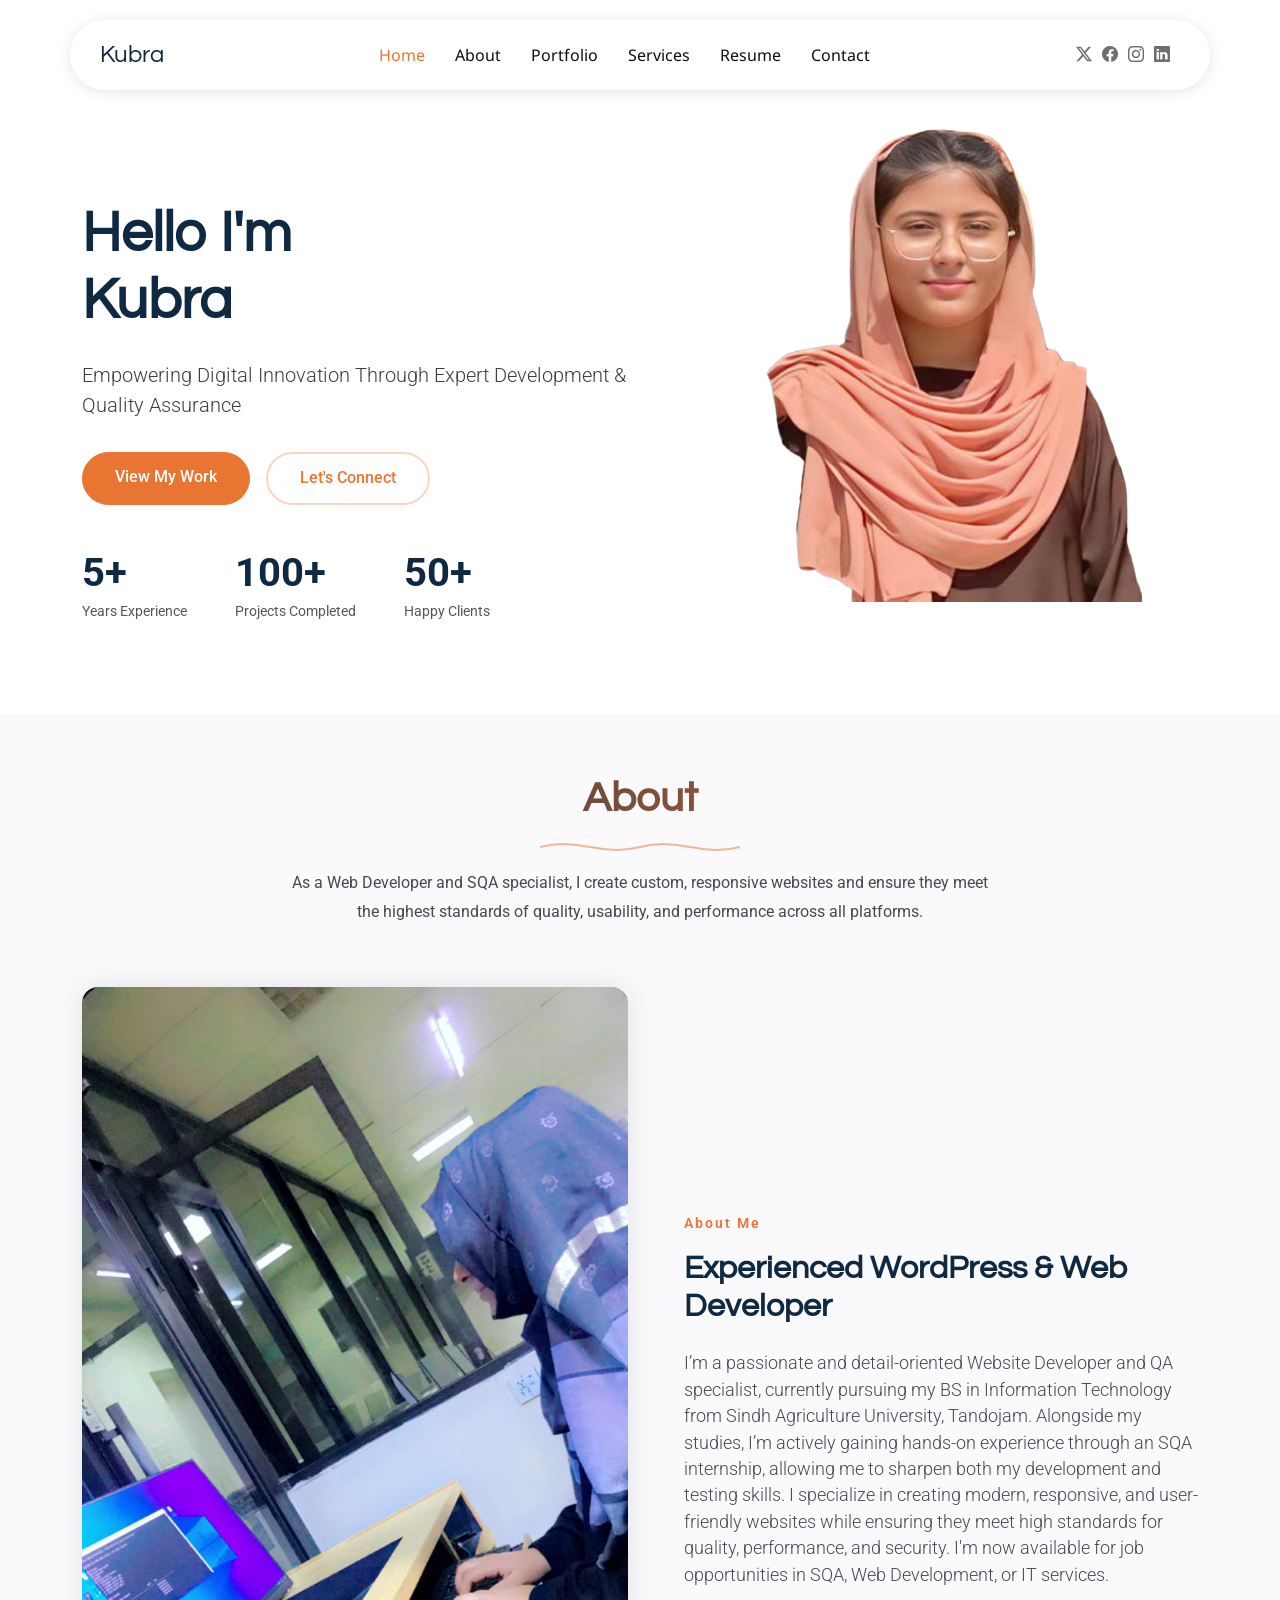
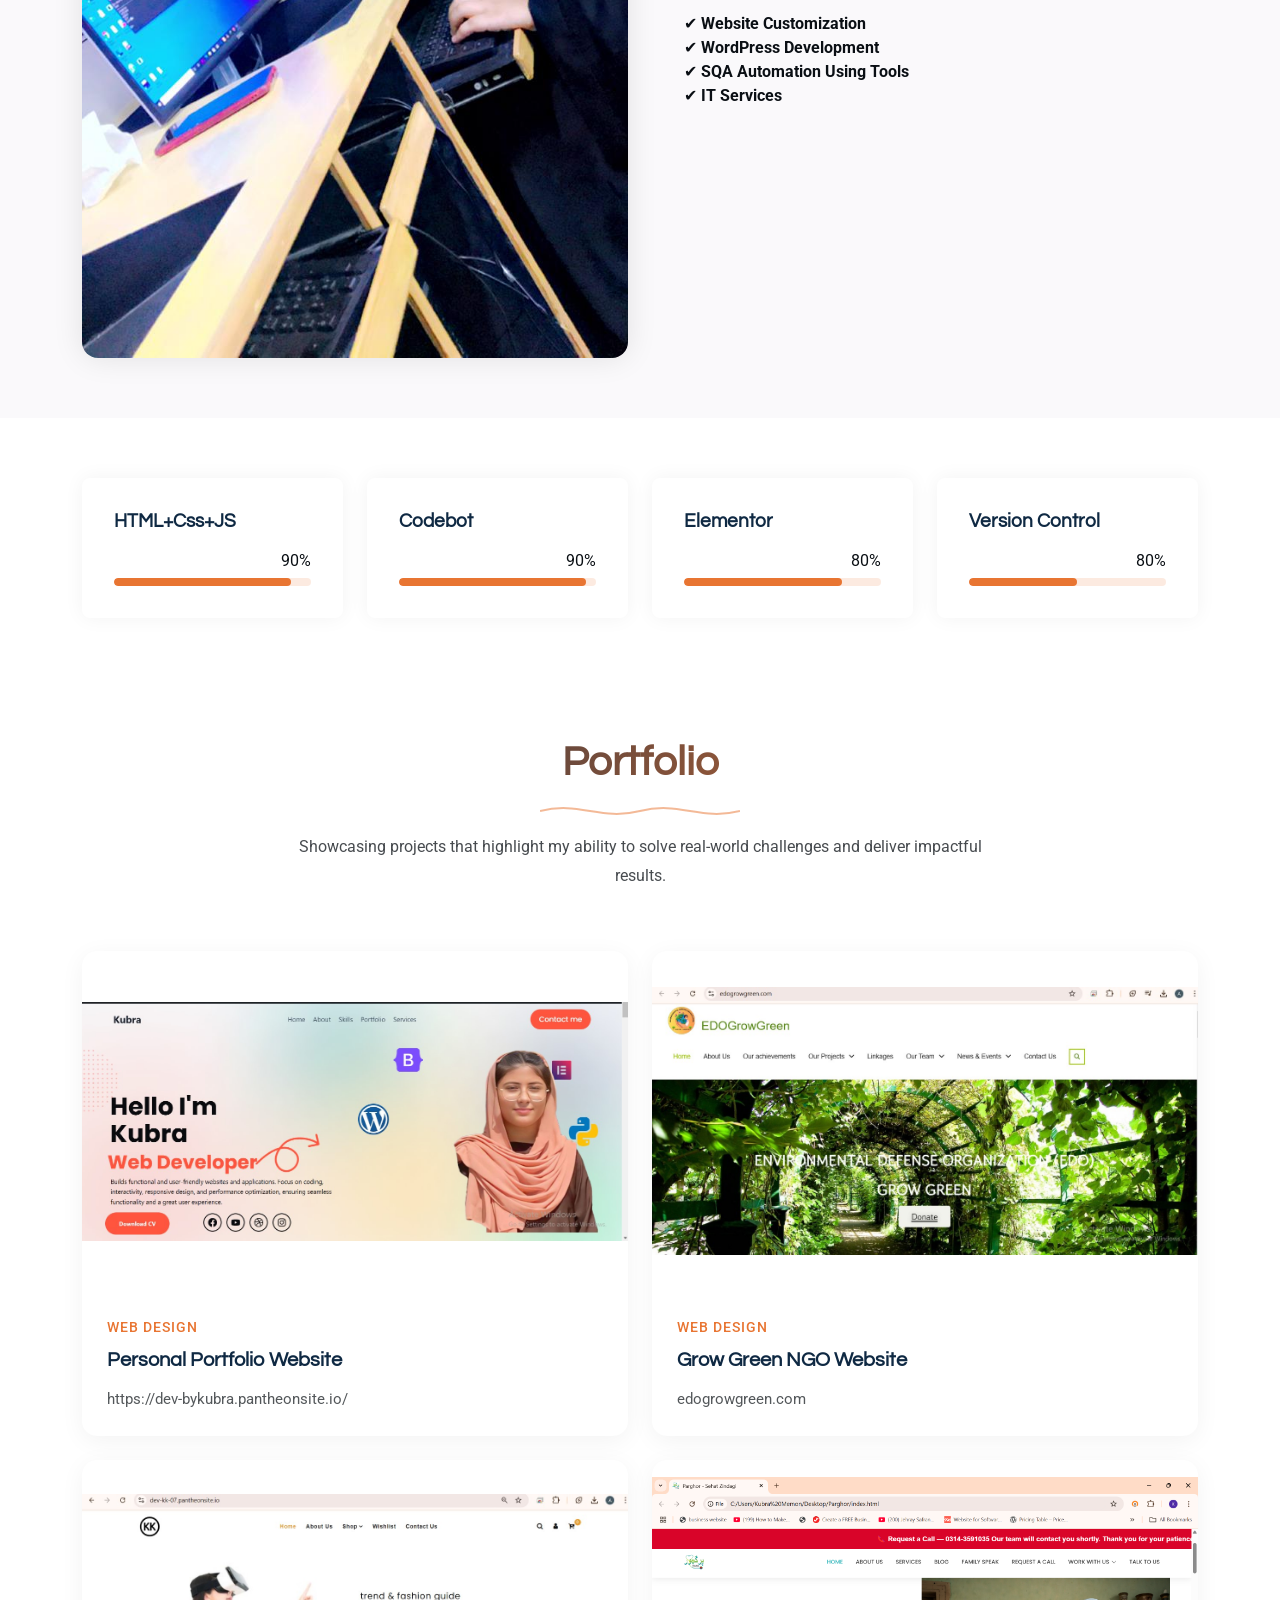
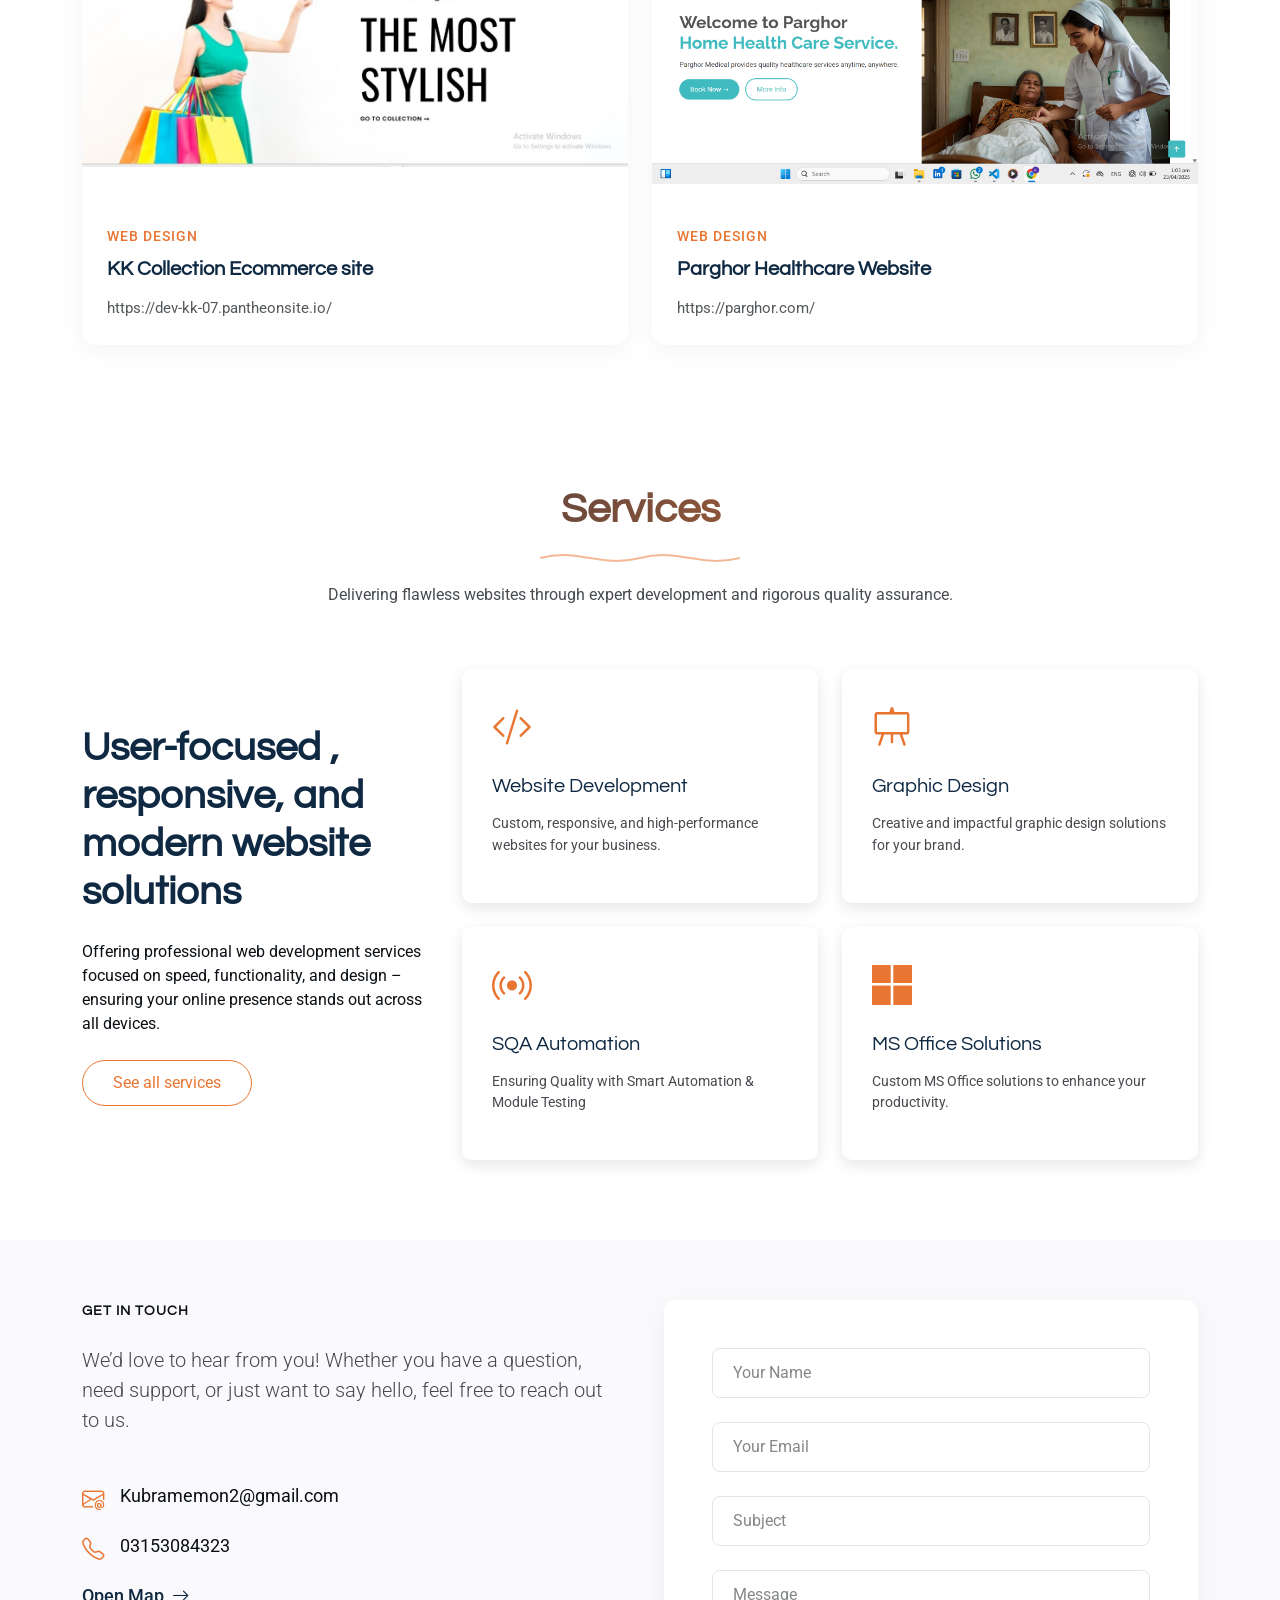
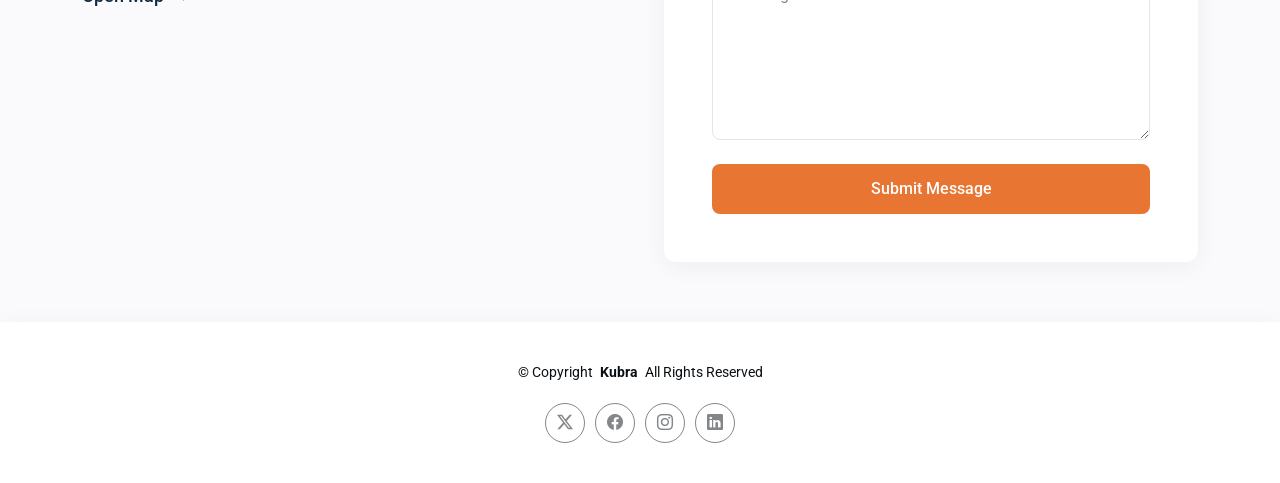
==== index.html @ a16a39c6 "Update index.html" ====
<!DOCTYPE html>
<html lang="en">

<head>
  <meta charset="utf-8">
  <meta content="width=device-width, initial-scale=1.0" name="viewport">
  <title>Kubra</title>
  <meta name="description" content="">
  <meta name="keywords" content="">

  <!-- Favicons -->
  <link href="assets/img/apple-touch-icon.png" rel="icon">
  <link href="assets/img/apple-touch-icon.png" rel="apple-touch-icon">

  <!-- Fonts -->
  <link href="https://fonts.googleapis.com" rel="preconnect">
  <link href="https://fonts.gstatic.com" rel="preconnect" crossorigin>
  <link
    href="https://fonts.googleapis.com/css2?family=Roboto:ital,wght@0,100;0,300;0,400;0,500;0,700;0,900;1,100;1,300;1,400;1,500;1,700;1,900&family=Noto+Sans:ital,wght@0,100;0,200;0,300;0,400;0,500;0,600;0,700;0,800;0,900;1,100;1,200;1,300;1,400;1,500;1,600;1,700;1,800;1,900&family=Questrial:wght@400&display=swap"
    rel="stylesheet">

  <!-- Vendor CSS Files -->
  <link href="assets/vendor/bootstrap/css/bootstrap.min.css" rel="stylesheet">
  <link href="assets/vendor/bootstrap-icons/bootstrap-icons.css" rel="stylesheet">
  <link href="assets/vendor/aos/aos.css" rel="stylesheet">
  <link href="assets/vendor/glightbox/css/glightbox.min.css" rel="stylesheet">
  <link href="assets/vendor/swiper/swiper-bundle.min.css" rel="stylesheet">

  <!-- Main CSS File -->
  <link href="assets/css/main.css" rel="stylesheet">
</head>

<body class="index-page">

  <header id="header" class="header d-flex align-items-center sticky-top">
    <div
      class="header-container container-fluid container-xl position-relative d-flex align-items-center justify-content-between">

      <a href="index.html" class="logo d-flex align-items-center me-auto me-xl-0">
        <!-- Uncomment the line below if you also wish to use an image logo -->
        <!-- <img src="assets/img/logo.webp" alt=""> -->
        <h1 class="sitename">Kubra</h1>
      </a>

      <nav id="navmenu" class="navmenu">
        <ul>
          <li><a href="#hero" class="active">Home</a></li>
          <li><a href="#about" class="active">About</a></li>
          <li><a href="#portfolio" class="active">Portfolio</a></li>
          <li><a href="#services" class="active">Services</a></li>
          <li><a href="kubracv.pdf">Resume</a></li>


          <!-- <li class="dropdown"><a href="#"><span>Dropdown</span> <i class="bi bi-chevron-down toggle-dropdown"></i></a>
            <ul>
              <li><a href="#">Dropdown 1</a></li>
              <li class="dropdown"><a href="#"><span>Deep Dropdown</span> <i
                    class="bi bi-chevron-down toggle-dropdown"></i></a>
                <ul>
                  <li><a href="#">Deep Dropdown 1</a></li>
                  <li><a href="#">Deep Dropdown 2</a></li>
                  <li><a href="#">Deep Dropdown 3</a></li>
                  <li><a href="#">Deep Dropdown 4</a></li>
                  <li><a href="#">Deep Dropdown 5</a></li>
                </ul>
              </li>
              <li><a href="#">Dropdown 2</a></li>
              <li><a href="#">Dropdown 3</a></li>
              <li><a href="#">Dropdown 4</a></li>
            </ul>
          </li> -->
          <li><a href="#contact">Contact</a></li>
        </ul>
        <i class="mobile-nav-toggle d-xl-none bi bi-list"></i>
      </nav>

      <div class="header-social-links">
        <a href="#" class="twitter"><i class="bi bi-twitter-x"></i></a>
        <a href="#" class="facebook"><i class="bi bi-facebook"></i></a>
        <a href="#" class="instagram"><i class="bi bi-instagram"></i></a>
        <a href="https://www.linkedin.com/in/kubra-memon-270222271" class="linkedin"><i class="bi bi-linkedin"></i></a>
      </div>

    </div>
  </header>

  <main class="main">

    <!-- Hero Section -->
    <section id="hero" class="hero section">

      <div class="container" data-aos="fade-up" data-aos-delay="100">

        <div class="row align-items-center content">
          <div class="col-lg-6" data-aos="fade-up" data-aos-delay="200">
            <h2>Hello I'm<br> Kubra</h2>
            <p class="lead">Empowering Digital Innovation Through Expert Development & Quality Assurance


            </p>
            <div class="cta-buttons" data-aos="fade-up" data-aos-delay="300">
              <a href="#portfolio" class="btn btn-primary">View My Work</a>
              <a href="#contact" class="btn btn-outline">Let's Connect</a>
            </div>
            <div class="hero-stats" data-aos="fade-up" data-aos-delay="400">
              <div class="stat-item">
                <span class="stat-number">5+</span>
                <span class="stat-label">Years Experience</span>
              </div>
              <div class="stat-item">
                <span class="stat-number">100+</span>
                <span class="stat-label">Projects Completed</span>
              </div>
              <div class="stat-item">
                <span class="stat-number">50+</span>
                <span class="stat-label">Happy Clients</span>
              </div>
            </div>
          </div>
          <div class="col-lg-6">
            <div class="hero-image">
              <img src="assets/img/profile/my pic.png" alt="Portfolio Hero Image" class="img-fluid" data-aos="zoom-out"
                data-aos-delay="300">
              <!-- <div class="shape-1"></div>
              <div class="shape-2"></div> -->
            </div>
          </div>
        </div>

      </div>

    </section><!-- /Hero Section -->

    <!-- About Section -->
    <section id="about" class="about section light-background">

      <!-- Section Title -->
      <div class="container section-title" data-aos="fade-up">
        <h2>About</h2>
        <div class="title-shape">
          <svg viewBox="0 0 200 20" xmlns="http://www.w3.org/2000/svg">
            <path d="M 0,10 C 40,0 60,20 100,10 C 140,0 160,20 200,10" fill="none" stroke="currentColor"
              stroke-width="2"></path>
          </svg>
        </div>
        <p>As a Web Developer and SQA specialist, I create custom, responsive websites and ensure they meet the highest standards of quality, usability, and performance across all platforms.</p>
      </div><!-- End Section Title -->

      <div class="container" data-aos="fade-up" data-aos-delay="100">

        <div class="row align-items-center">
          <div class="col-lg-6 position-relative" data-aos="fade-right" data-aos-delay="200">
            <div class="about-image">
              <img src="assets/img/person/pic2.jpg" alt="Profile Image" class="img-fluid rounded-4">
            </div>
          </div>

          <div class="col-lg-6" data-aos="fade-left" data-aos-delay="300">
            <div class="about-content">
              <span class="subtitle">About Me</span>

              <h2>Experienced WordPress &amp; Web Developer</h2>

              <p class="lead mb-4">I’m a passionate and detail-oriented Website Developer and QA specialist, currently pursuing my BS in Information Technology from Sindh Agriculture University, Tandojam. Alongside my studies, I’m actively gaining hands-on experience through an SQA internship, allowing me to sharpen both my development and testing skills.

I specialize in creating modern, responsive, and user-friendly websites while ensuring they meet high standards for quality, performance, and security. I'm now available for  job opportunities in SQA, Web Development, or IT services.</p>

              <p class="mb-4"><b>✔ Website Customization</b><br>
                <b>✔ WordPress Development </b><br>
                <b>✔ SQA Automation Using Tools </b><br>
                <b>✔ IT Services </b>
              </p>
              <!-- Buttons Section -->
              <!-- <div class="cta-buttons" data-aos="fade-up" data-aos-delay="300">
                <a href="#portfolio" class="btn btn-primary">View My Work</a>
                <a href="#contact" class="btn btn-outline">Let's Connect</a>
              </div>

              <div class="personal-info">
                <div class="row g-4">
                  <div class="col-6">
                    <div class="info-item">
                      <span class="label">Name</span>
                      <span class="value">Eliot Johnson</span>
                    </div>
                  </div>

                  <div class="col-6">
                    <div class="info-item">
                      <span class="label">Phone</span>
                      <span class="value">+123 456 7890</span>
                    </div>
                  </div>

                  <div class="col-6">
                    <div class="info-item">
                      <span class="label">Age</span>
                      <span class="value">26 Years</span>
                    </div>
                  </div>

                  <div class="col-6">
                    <div class="info-item">
                      <span class="label">Email</span>
                      <span class="value">email@example.com</span>
                    </div>
                  </div>

                  <div class="col-6">
                    <div class="info-item">
                      <span class="label">Occupation</span>
                      <span class="value">Lorem Engineer</span>
                    </div>
                  </div>

                  <div class="col-6">
                    <div class="info-item">
                      <span class="label">Nationality</span>
                      <span class="value">Ipsum</span>
                    </div>
                  </div>
                </div>
              </div>

              <div class="signature mt-4">
                <div class="signature-image">
                  <img src="assets/img/misc/signature-1.webp" alt="" class="img-fluid">
                </div>
                <div class="signature-info">
                  <h4>Eliot Johnson</h4>
                  <p>Adipiscing Elit, Lorem Ipsum</p>
                </div>
              </div>
            </div>
          </div>
        </div>

      </div> -->

    </section><!-- /About Section -->

    <!-- Skills Section -->
    <section id="skills" class="skills section">

      <div class="container" data-aos="fade-up" data-aos-delay="100">

        <div class="row g-4 skills-animation">

          <div class="col-md-6 col-lg-3" data-aos="fade-up" data-aos-delay="100">
            <div class="skill-box">
              <h3>HTML+Css+JS</h3><span class="text-end d-block">90%</span>
              <!-- <p>he foundation of every website, providing structure and layout to organize and present content effectively.</p> -->
              <div class="progress">
                <div class="progress-bar" role="progressbar" aria-valuenow="90" aria-valuemin="0" aria-valuemax="100">
                </div>
              </div>
            </div>
          </div>

          <div class="col-md-6 col-lg-3" data-aos="fade-up" data-aos-delay="200">
            <div class="skill-box">
              <h3>Codebot</h3>
              <!-- <p>A language used to style HTML elements, ensuring attractive and responsive web design for all devices.</p> -->
              <span class="text-end d-block">90%</span>
              <div class="progress">
                <div class="progress-bar" role="progressbar" aria-valuenow="95" aria-valuemin="0" aria-valuemax="100">
                </div>
              </div>
            </div>
          </div>

          <div class="col-md-6 col-lg-3" data-aos="fade-up" data-aos-delay="300">
            <div class="skill-box">
              <h3>Elementor</h3>
              <!-- <p>A drag-and-drop page builder for WordPress, enabling the creation of custom pages without writing any code.</p> -->
              <span class="text-end d-block">80%</span>
              <div class="progress">
                <div class="progress-bar" role="progressbar" aria-valuenow="80" aria-valuemin="0" aria-valuemax="100">
                </div>
              </div>
            </div>
          </div>

          <div class="col-md-6 col-lg-3" data-aos="fade-up" data-aos-delay="400">
            <div class="skill-box">
              <h3>Version Control </h3>
              <!-- <p>A flexible content management system that allows you to easily create and manage dynamic websites with minimal coding.</p> -->
              <span class="text-end d-block">80%</span>
              <div class="progress">
                <div class="progress-bar" role="progressbar" aria-valuenow="55" aria-valuemin="0" aria-valuemax="100">
                </div>
              </div>
            </div>
          </div>

        </div>

      </div>

    </section><!-- /Skills Section -->

    <!-- Resume Section -->
    <!-- <section id="resume" class="resume section"> -->

    <!-- Section Title -->
    <!-- <div class="container section-title" data-aos="fade-up">
        <h2>Resume</h2>
        <div class="title-shape">
          <svg viewBox="0 0 200 20" xmlns="http://www.w3.org/2000/svg">
            <path d="M 0,10 C 40,0 60,20 100,10 C 140,0 160,20 200,10" fill="none" stroke="currentColor"
              stroke-width="2"></path>
          </svg>
        </div>
        <p>Quis autem vel eum iure reprehenderit qui in ea voluptate velit esse quam nihil molestiae consequatur vel
          illum qui dolorem</p>
      </div>End Section Title -->

    <!-- <div class="container" data-aos="fade-up" data-aos-delay="100">

        <div class="row">
          <div class="col-12">
            <div class="resume-wrapper">
              <div class="resume-block" data-aos="fade-up">
                <h2>Work Experience</h2>
                <p class="lead">Maecenas tempus tellus eget condimentum rhoncus sem quam semper libero sit amet
                  adipiscing sem neque sed ipsum.</p>

                <div class="timeline">
                  <div class="timeline-item" data-aos="fade-up" data-aos-delay="200">
                    <div class="timeline-left">
                      <h4 class="company">Etiam Industries</h4>
                      <span class="period">Jun, 2023 - Current</span>
                    </div>
                    <div class="timeline-dot"></div>
                    <div class="timeline-right">
                      <h3 class="position">Project Lead</h3>
                      <p class="description">Quia nobis sequi est occaecati aut. Repudiandae et iusto quae reiciendis et
                        quis Eius vel ratione eius unde vitae rerum voluptates asperiores voluptatem Earum molestiae
                        consequatur neque etlon sader mart dila</p>
                    </div>
                  </div>

                  <div class="timeline-item" data-aos="fade-up" data-aos-delay="300">
                    <div class="timeline-left">
                      <h4 class="company">Nullam Corp</h4>
                      <span class="period">2019 - 2023</span>
                    </div>
                    <div class="timeline-dot"></div>
                    <div class="timeline-right">
                      <h3 class="position">Senior graphic design specialist</h3>
                      <p class="description">
                        Curabitur ullamcorper ultricies nisi nam eget dui etiam rhoncus maecenas tempus.
                      </p>
                      <ul>
                        <li>Lead in the design, development, and implementation of the graphic, layout, and production
                          communication materials</li>
                        <li>Delegate tasks to the 7 members of the design team and provide counsel on all aspects of the
                          project. </li>
                        <li>Supervise the assessment of all graphic materials in order to ensure quality and accuracy of
                          the design</li>
                        <li>Oversee the efficient use of production project budgets ranging from $2,000 - $25,000</li>
                      </ul>
                      <p></p>
                    </div>
                  </div>

                  <div class="timeline-item" data-aos="fade-up" data-aos-delay="400">
                    <div class="timeline-left">
                      <h4 class="company">Stepping Stone Ltd.</h4>
                      <span class="period">2015-2019</span>
                    </div>
                    <div class="timeline-dot"></div>
                    <div class="timeline-right">
                      <h3 class="position">Graphic design specialist</h3>
                      <p class="description">Curabitur ullamcorper ultricies nisi nam eget dui etiam rhoncus maecenas
                        tempus.</p>
                    </div>
                  </div>
                </div>
              </div>

              <div class="resume-block" data-aos="fade-up" data-aos-delay="100">
                <h2>My Education</h2>
                <p class="lead">Maecenas tempus tellus eget condimentum rhoncus sem quam semper libero sit amet
                  adipiscing.</p>

                <div class="timeline">
                  <div class="timeline-item" data-aos="fade-up" data-aos-delay="200">
                    <div class="timeline-left">
                      <h4 class="company">Vestibulum University</h4>
                      <span class="period">2017-2019</span>
                    </div>
                    <div class="timeline-dot"></div>
                    <div class="timeline-right">
                      <h3 class="position">Diploma in Consequat</h3>
                      <p class="description">Curabitur ullamcorper ultricies nisi nam eget dui etiam rhoncus maecenas
                        tempus.</p>
                    </div>
                  </div>

                  <div class="timeline-item" data-aos="fade-up" data-aos-delay="300">
                    <div class="timeline-left">
                      <h4 class="company">Nullam Corp</h4>
                      <span class="period">2019 - 2023</span>
                    </div>
                    <div class="timeline-dot"></div>
                    <div class="timeline-right">
                      <h3 class="position">Master of Fine Arts &amp; Graphic Design</h3>
                      <p class="description">Curabitur ullamcorper ultricies nisi nam eget dui etiam rhoncus maecenas
                        tempus.</p>
                    </div>
                  </div>

                  <div class="timeline-item" data-aos="fade-up" data-aos-delay="400">
                    <div class="timeline-left">
                      <h4 class="company">Vestibulum University</h4>
                      <span class="period">2015-2019</span>
                    </div>
                    <div class="timeline-dot"></div>
                    <div class="timeline-right">
                      <h3 class="position">Bachelor of Fine Arts &amp; Graphic Design</h3>
                      <p class="description">Curabitur ullamcorper ultricies nisi nam eget dui etiam rhoncus maecenas
                        tempus.</p>
                    </div>
                  </div>
                </div>
              </div>
            </div>
          </div>
        </div>

      </div>

    </section>/Resume Section -->
    <!-- Portfolio Section -->
    <section id="portfolio" class="portfolio section">

      <!-- Section Title -->
      <div class="container section-title" data-aos="fade-up">
        <h2>Portfolio</h2>
        <div class="title-shape">
          <svg viewBox="0 0 200 20" xmlns="http://www.w3.org/2000/svg">
            <path d="M 0,10 C 40,0 60,20 100,10 C 140,0 160,20 200,10" fill="none" stroke="currentColor"
              stroke-width="2"></path>
          </svg>
        </div>
        <p>Showcasing projects that highlight my ability to solve real-world challenges and deliver impactful results.
        </p>
      </div><!-- End Section Title -->

      <div class="container" data-aos="fade-up" data-aos-delay="100">
        <div class="row g-4">

          <!-- Portfolio Item 1 -->
          <div class="col-lg-6 col-md-6 portfolio-item">
            <div class="portfolio-card">
              <div class="portfolio-image">
                <img src="assets/img/portfolio/portfolio-1.jpg" class="img-fluid" alt="" loading="lazy">
                <div class="portfolio-overlay">
                  <div class="portfolio-actions">
                    <a href="assets/img/portfolio/portfolio-1.jpg" class="glightbox preview-link"
                      data-gallery="portfolio-gallery"><i class="bi bi-eye"></i></a>
                    <!-- <a href="portfolio-details.html" class="details-link"><i class="bi bi-arrow-right"></i></a> -->
                  </div>
                </div>
              </div>
              <div class="portfolio-content">
                <span class="category">Web Design</span>
                <h3>Personal Portfolio Website</h3>
                <p>https://dev-bykubra.pantheonsite.io/</p>
              </div>
            </div>
          </div>

          <!-- Portfolio Item 2 -->
          <div class="col-lg-6 col-md-6 portfolio-item">
            <div class="portfolio-card">
              <div class="portfolio-image">
                <img src="assets/img/portfolio/portfolio-2.jpg" class="img-fluid" alt="" loading="lazy">
                <div class="portfolio-overlay">
                  <div class="portfolio-actions">
                    <a href="assets/img/portfolio/portfolio-2.jpg" class="glightbox preview-link"
                      data-gallery="portfolio-gallery"><i class="bi bi-eye"></i></a>
                    <!-- <a href="portfolio-details.html" class="details-link"><i class="bi bi-arrow-right"></i></a> -->
                  </div>
                </div>
              </div>
              <div class="portfolio-content">
                <span class="category">Web Design</span>
                <h3> Grow Green NGO Website</h3>
                <p>edogrowgreen.com</p>
              </div>
            </div>
          </div>

          <!-- Portfolio Item 3 -->
          <div class="col-lg-6 col-md-6 portfolio-item">
            <div class="portfolio-card">
              <div class="portfolio-image">
                <img src="assets/img/portfolio/portfolio-3.jpg" class="img-fluid" alt="" loading="lazy">
                <div class="portfolio-overlay">
                  <div class="portfolio-actions">
                    <a href="assets/img/portfolio/portfolio-3.jpg" class="glightbox preview-link"
                      data-gallery="portfolio-gallery"><i class="bi bi-eye"></i></a>
                    <!-- <a href="portfolio-details.html" class="details-link"><i class="bi bi-arrow-right"></i></a> -->
                  </div>
                </div>
              </div>
              <div class="portfolio-content">
                <span class="category">Web Design</span>
                <h3>KK Collection Ecommerce site</h3>
                <p>https://dev-kk-07.pantheonsite.io/</p>
              </div>
            </div>
          </div>

          <!-- Portfolio Item 4 -->
          <div class="col-lg-6 col-md-6 portfolio-item">
            <div class="portfolio-card">
              <div class="portfolio-image">
                <img src="assets/img/portfolio/portfolio-4.png" class="img-fluid" alt="" loading="lazy">
                <div class="portfolio-overlay">
                  <div class="portfolio-actions">
                    <a href="assets/img/portfolio/portfolio-4.png" class="glightbox preview-link"
                      data-gallery="portfolio-gallery"><i class="bi bi-eye"></i></a>
                    <!-- <a href="portfolio-details.html" class="details-link"><i class="bi bi-arrow-right"></i></a> -->
                  </div>
                </div>
              </div>
              <div class="portfolio-content">
                <span class="category">Web Design</span>
                <h3> Parghor Healthcare Website</h3>
                <p>https://parghor.com/</p>
              </div>
            </div>
          </div>

        </div><!-- End Portfolio Row -->
      </div><!-- End Container -->

    </section><!-- /Portfolio Section -->


    <!-- Testimonials Section -->
    <!-- <section id="testimonials" class="testimonials section light-background"> -->

    <!-- Section Title -->
    <!-- <div class="container section-title" data-aos="fade-up">
        <h2>Testimonials</h2>
        <div class="title-shape">
          <svg viewBox="0 0 200 20" xmlns="http://www.w3.org/2000/svg">
            <path d="M 0,10 C 40,0 60,20 100,10 C 140,0 160,20 200,10" fill="none" stroke="currentColor"
              stroke-width="2"></path>
          </svg>
        </div>
        <p>Quis autem vel eum iure reprehenderit qui in ea voluptate velit esse quam nihil molestiae consequatur vel
          illum qui dolorem</p>
      </div>End Section Title -->

    <!-- <div class="container" data-aos="fade-up" data-aos-delay="100">

        <div class="testimonials-slider swiper init-swiper">
          <script type="application/json" class="swiper-config">
            {
              "slidesPerView": 1,
              "loop": true,
              "speed": 600,
              "autoplay": {
                "delay": 5000
              },
              "navigation": {
                "nextEl": ".swiper-button-next",
                "prevEl": ".swiper-button-prev"
              }
            }
          </script>

          <div class="swiper-wrapper">

            <div class="swiper-slide">
              <div class="testimonial-item">
                <div class="row">
                  <div class="col-lg-8">
                    <h2>Sed ut perspiciatis unde omnis</h2>
                    <p>
                      Proin iaculis purus consequat sem cure digni ssim donec porttitora entum suscipit rhoncus.
                      Accusantium quam, ultricies eget id, aliquam eget nibh et. Maecen aliquam, risus at semper.
                    </p>
                    <p>
                      Beatae magnam dolore quia ipsum. Voluptatem totam et qui dolore dignissimos. Amet quia sapiente
                      laudantium nihil illo et assumenda sit cupiditate. Nam perspiciatis perferendis minus consequatur.
                      Enim ut eos quo.
                    </p>
                    <div class="profile d-flex align-items-center">
                      <img src="assets/img/person/person-m-7.webp" class="profile-img" alt="">
                      <div class="profile-info">
                        <h3>Saul Goodman</h3>
                        <span>Client</span>
                      </div>
                    </div>
                  </div>
                  <div class="col-lg-4 d-none d-lg-block">
                    <div class="featured-img-wrapper">
                      <img src="assets/img/person/person-m-7.webp" class="featured-img" alt="">
                    </div>
                  </div>
                </div>
              </div>
            </div>End Testimonial Item -->

    <!-- <div class="swiper-slide">
              <div class="testimonial-item">
                <div class="row">
                  <div class="col-lg-8">
                    <h2>Nemo enim ipsam voluptatem</h2>
                    <p>
                      Export tempor illum tamen malis malis eram quae irure esse labore quem cillum quid cillum eram
                      malis quorum velit fore eram velit sunt aliqua noster fugiat irure amet legam anim culpa.
                    </p>
                    <p>
                      Dolorem excepturi esse qui amet maxime quibusdam aut repellendus voluptatum. Corrupti enim a
                      repellat cumque est laborum fuga consequuntur. Dolorem nostrum deleniti quas voluptatem iure
                      dolorum rerum. Repudiandae doloribus ut repellat harum vero aut. Modi aut velit aperiam aspernatur
                      odit ut vitae.
                    </p>
                    <div class="profile d-flex align-items-center">
                      <img src="assets/img/person/person-f-8.webp" class="profile-img" alt="">
                      <div class="profile-info">
                        <h3>Sara Wilsson</h3>
                        <span>Designer</span>
                      </div>
                    </div>
                  </div>
                  <div class="col-lg-4 d-none d-lg-block">
                    <div class="featured-img-wrapper">
                      <img src="assets/img/person/person-f-8.webp" class="featured-img" alt="">
                    </div>
                  </div>
                </div>
              </div>
            </div>End Testimonial Item -->

    <!-- <div class="swiper-slide">
              <div class="testimonial-item">
                <div class="row">
                  <div class="col-lg-8">
                    <h2>
                      Labore nostrum eos impedit
                    </h2>
                    <p>
                      Fugiat enim eram quae cillum dolore dolor amet nulla culpa multos export minim fugiat minim velit
                      minim dolor enim duis veniam ipsum anim magna sunt elit fore quem dolore labore illum veniam.
                    </p>
                    <p>
                      Itaque ut explicabo vero occaecati est quam rerum sed. Numquam tempora aut aut quaerat quia illum.
                      Nobis quia autem odit ipsam numquam. Doloribus sit sint corporis eius totam fuga. Hic nostrum
                      suscipit corrupti nam expedita adipisci aut optio.
                    </p>
                    <div class="profile d-flex align-items-center">
                      <img src="assets/img/person/person-m-9.webp" class="profile-img" alt="">
                      <div class="profile-info">
                        <h3>Matt Brandon</h3>
                        <span>Freelancer</span>
                      </div>
                    </div>
                  </div>
                  <div class="col-lg-4 d-none d-lg-block">
                    <div class="featured-img-wrapper">
                      <img src="assets/img/person/person-m-9.webp" class="featured-img" alt="">
                    </div>
                  </div>
                </div>
              </div>
            </div>End Testimonial Item -->

    <!-- <div class="swiper-slide">
              <div class="testimonial-item">
                <div class="row">
                  <div class="col-lg-8">
                    <h2>Impedit dolor facilis nulla</h2>
                    <p>
                      Enim nisi quem export duis labore cillum quae magna enim sint quorum nulla quem veniam duis minim
                      tempor labore quem eram duis noster aute amet eram fore quis sint minim.
                    </p>
                    <p>
                      Omnis aspernatur accusantium qui delectus praesentium repellendus. Facilis sint odio aspernatur
                      voluptas commodi qui qui qui pariatur. Corrupti deleniti itaque quaerat ipsum deleniti culpa
                      tempora tempore. Et consequatur exercitationem hic aspernatur nobis est voluptatibus architecto
                      laborum.
                    </p>
                    <div class="profile d-flex align-items-center">
                      <img src="assets/img/person/person-f-10.webp" class="profile-img" alt="">
                      <div class="profile-info">
                        <h3>Jena Karlis</h3>
                        <span>Store Owner</span>
                      </div>
                    </div>
                  </div>
                  <div class="col-lg-4 d-none d-lg-block">
                    <div class="featured-img-wrapper">
                      <img src="assets/img/person/person-f-10.webp" class="featured-img" alt="">
                    </div>
                  </div>
                </div>
              </div>
            </div>End Testimonial Item -->

    <!-- </div>

          <div class="swiper-navigation w-100 d-flex align-items-center justify-content-center">
            <div class="swiper-button-prev"></div>
            <div class="swiper-button-next"></div>
          </div>

        </div>

      </div>

    </section>/Testimonials Section -->

    <!-- Services Section -->
    <section id="services" class="services section">

      <!-- Section Title -->
      <div class="container section-title" data-aos="fade-up">
        <h2>Services</h2>
        <div class="title-shape">
          <svg viewBox="0 0 200 20" xmlns="http://www.w3.org/2000/svg">
            <path d="M 0,10 C 40,0 60,20 100,10 C 140,0 160,20 200,10" fill="none" stroke="currentColor"
              stroke-width="2"></path>
          </svg>
        </div>
        <p>Delivering flawless websites through expert development and rigorous quality assurance.

</p>
      </div><!-- End Section Title -->

      <div class="container" data-aos="fade-up" data-aos-delay="100">

        <div class="row align-items-center">
          <div class="col-lg-4 mb-5 mb-lg-0">
            <h2 class="fw-bold mb-4 servies-title">User-focused , responsive, and modern website solutions</h2>
            <p class="mb-4">Offering professional web development services focused on speed, functionality, and design –
              ensuring your online presence stands out across all devices.</p>
            <a href="#" class="btn btn-outline-primary">See all services</a>
          </div>
          <div class="col-lg-8">
            <div class="row g-4">

              <div class="col-md-6" data-aos="fade-up" data-aos-delay="200">
                <div class="service-item">
                  <i class="bi bi-code-slash"></i>
                  <h3><a href="#">Website Development</a></h3>
                  <p>Custom, responsive, and high-performance websites for your business.</p>
                </div>
              </div><!-- End Service Item -->

              <div class="col-md-6" data-aos="fade-up" data-aos-delay="300">
                <div class="service-item">
                  <i class="bi bi-easel icon"></i>
                  <h3><a href="#">Graphic Design</a></h3>
                  <p> Creative and impactful graphic design solutions for your brand.</p>
                </div>
              </div><!-- End Service Item -->

              <div class="col-md-6" data-aos="fade-up" data-aos-delay="400">
                <div class="service-item">
                  <i class="bi bi-broadcast icon"></i>
                  <h3><a href="#">SQA Automation</a></h3>
                  <p>Ensuring Quality with Smart Automation & Module Testing

</p>
                </div>
              </div><!-- End Service Item -->

              <div class="col-md-6" data-aos="fade-up" data-aos-delay="500">
                <div class="service-item">
                  <i class="bi bi-microsoft"></i>
                  <h3><a href="#">MS Office Solutions </a></h3>
                  <p>Custom MS Office solutions to enhance your productivity.</p>
                </div>
              </div><!-- End Service Item -->

            </div>
          </div>
        </div>

      </div>

    </section><!-- /Services Section -->

    <!-- Faq Section -->
    <!-- <section id="faq" class="faq section"> -->

    <!-- Section Title -->
    <!-- <div class="container section-title" data-aos="fade-up">
        <h2>Frequently Asked Questions</h2>
        <div class="title-shape">
          <svg viewBox="0 0 200 20" xmlns="http://www.w3.org/2000/svg">
            <path d="M 0,10 C 40,0 60,20 100,10 C 140,0 160,20 200,10" fill="none" stroke="currentColor"
              stroke-width="2"></path>
          </svg>
        </div>
        <p>Quis autem vel eum iure reprehenderit qui in ea voluptate velit esse quam nihil molestiae consequatur vel
          illum qui dolorem</p>
      </div>End Section Title -->

    <!-- <div class="container">

        <div class="row justify-content-center">

          <div class="col-lg-10" data-aos="fade-up" data-aos-delay="100">

            <div class="faq-container">

              <div class="faq-item faq-active">
                <h3>Non consectetur a erat nam at lectus urna duis?</h3>
                <div class="faq-content">
                  <p>Feugiat pretium nibh ipsum consequat. Tempus iaculis urna id volutpat lacus laoreet non curabitur
                    gravida. Venenatis lectus magna fringilla urna porttitor rhoncus dolor purus non.</p>
                </div>
                <i class="faq-toggle bi bi-chevron-right"></i>
              </div>End Faq item -->

    <!-- <div class="faq-item">
                <h3>Feugiat scelerisque varius morbi enim nunc faucibus?</h3>
                <div class="faq-content">
                  <p>Dolor sit amet consectetur adipiscing elit pellentesque habitant morbi. Id interdum velit laoreet
                    id donec ultrices. Fringilla phasellus faucibus scelerisque eleifend donec pretium. Est pellentesque
                    elit ullamcorper dignissim. Mauris ultrices eros in cursus turpis massa tincidunt dui.</p>
                </div>
                <i class="faq-toggle bi bi-chevron-right"></i>
              </div>End Faq item -->

    <!-- <div class="faq-item">
                <h3>Dolor sit amet consectetur adipiscing elit pellentesque?</h3>
                <div class="faq-content">
                  <p>Eleifend mi in nulla posuere sollicitudin aliquam ultrices sagittis orci. Faucibus pulvinar
                    elementum integer enim. Sem nulla pharetra diam sit amet nisl suscipit. Rutrum tellus pellentesque
                    eu tincidunt. Lectus urna duis convallis convallis tellus. Urna molestie at elementum eu facilisis
                    sed odio morbi quis</p>
                </div>
                <i class="faq-toggle bi bi-chevron-right"></i>
              </div>End Faq item -->

    <!-- <div class="faq-item">
                <h3>Ac odio tempor orci dapibus. Aliquam eleifend mi in nulla?</h3>
                <div class="faq-content">
                  <p>Dolor sit amet consectetur adipiscing elit pellentesque habitant morbi. Id interdum velit laoreet
                    id donec ultrices. Fringilla phasellus faucibus scelerisque eleifend donec pretium. Est pellentesque
                    elit ullamcorper dignissim. Mauris ultrices eros in cursus turpis massa tincidunt dui.</p>
                </div>
                <i class="faq-toggle bi bi-chevron-right"></i>
              </div>End Faq item -->

    <!-- <div class="faq-item">
                <h3>Tempus quam pellentesque nec nam aliquam sem et tortor?</h3>
                <div class="faq-content">
                  <p>Molestie a iaculis at erat pellentesque adipiscing commodo. Dignissim suspendisse in est ante in.
                    Nunc vel risus commodo viverra maecenas accumsan. Sit amet nisl suscipit adipiscing bibendum est.
                    Purus gravida quis blandit turpis cursus in</p>
                </div>
                <i class="faq-toggle bi bi-chevron-right"></i>
              </div>End Faq item -->

    <!-- <div class="faq-item">
                <h3>Perspiciatis quod quo quos nulla quo illum ullam?</h3>
                <div class="faq-content">
                  <p>Enim ea facilis quaerat voluptas quidem et dolorem. Quis et consequatur non sed in suscipit sequi.
                    Distinctio ipsam dolore et.</p>
                </div>
                <i class="faq-toggle bi bi-chevron-right"></i>
              </div>End Faq item -->

    <!-- </div> -->

    <!-- </div> End Faq Column -->

    <!-- </div>

      </div>

    </section>/Faq Section -->
<!-- Popup Alert -->
<div id="thank-you-alert" style="
  display: none;
  position: fixed;
  top: 20px;
  left: 50%;
  transform: translateX(-50%);
  background: #28a745;
  color: white;
  padding: 15px 25px;
  border-radius: 10px;
  font-size: 18px;
  box-shadow: 0px 4px 15px rgba(0, 0, 0, 0.3);
  z-index: 9999;
">
  ✅ Thank you for getting in touch through my portfolio!
I appreciate your message and will connect with you soon.
</div>
    <!-- Contact Section -->
    <section id="contact" class="contact section light-background">

      <div class="container" data-aos="fade-up" data-aos-delay="100">

        <div class="row g-5">
          <div class="col-lg-6">
            <div class="content" data-aos="fade-up" data-aos-delay="200">
              <div class="section-category mb-3">Get in Touch</div>
              <h2 class="display-5 mb-4"></h2>
              <p class="lead mb-4">We’d love to hear from you! Whether you have a question, need support, or just want
                to say hello, feel free to reach out to us.</p>

              <div class="contact-info mt-5">
                <div class="info-item d-flex mb-3">
                  <i class="bi bi-envelope-at me-3"></i>
                  <span>Kubramemon2@gmail.com</span>
                </div>

                <div class="info-item d-flex mb-3">
                  <i class="bi bi-telephone me-3"></i>
                  <span>03153084323</span>
                </div>

                <!-- <div class="info-item d-flex mb-4">
                  <i class="bi bi-geo-alt me-3"></i>
                  <span>A108 Adam Street, New York, NY 535022</span>
                </div> -->

                <a href="#" class="map-link d-inline-flex align-items-center">
                  Open Map
                  <i class="bi bi-arrow-right ms-2"></i>
                </a>
              </div>
            </div>
          </div>

          <div class="col-lg-6">
            <div class="contact-form card" data-aos="fade-up" data-aos-delay="300">
              <div class="card-body p-4 p-lg-5">

           <form id="contact-form" action="https://formsubmit.co/kubramemon2@gmail.com" method="POST" class="php-email-form">
  <div class="row gy-4">

    <div class="col-12">
      <input type="text" name="name" class="form-control" placeholder="Your Name" required>
    </div>

    <div class="col-12">
      <input type="email" class="form-control" name="email" placeholder="Your Email" required>
    </div>

    <div class="col-12">
      <input type="text" class="form-control" name="subject" placeholder="Subject" required>
    </div>

    <div class="col-12">
      <textarea class="form-control" name="message" rows="6" placeholder="Message" required></textarea>
    </div>

    <!-- Hidden inputs -->
    <input type="hidden" name="_captcha" value="false">
    <input type="hidden" name="_next" value="#">

    <div class="col-12 text-center">
      <button type="submit" class="btn btn-submit w-100">Submit Message</button>
    </div>

  </div>
</form>


              </div>
            </div>
          </div>

        </div>

      </div>

    </section><!-- /Contact Section -->

  </main>

  <footer id="footer" class="footer">

    <div class="container">
      <div class="copyright text-center ">
        <p>© <span>Copyright</span> <strong class="px-1 sitename">Kubra</strong> <span>All Rights Reserved</span></p>
      </div>
      <div class="social-links d-flex justify-content-center">
        <a href=""><i class="bi bi-twitter-x"></i></a>
        <a href=""><i class="bi bi-facebook"></i></a>
        <a href=""><i class="bi bi-instagram"></i></a>
        <a href="https://www.linkedin.com/in/kubra-memon-270222271"><i class="bi bi-linkedin"></i></a>
      </div>
    </div>

  </footer>
              <script>
  const form = document.getElementById('contact-form');
  const alertBox = document.getElementById('thank-you-alert');

  form.addEventListener('submit', function (e) {
    e.preventDefault(); // stop page reload

    const formData = new FormData(form);
    fetch(form.action, {
      method: form.method,
      body: formData,
      headers: {
        'Accept': 'application/json'
      }
    }).then(response => {
      if (response.ok) {
        // Show success alert
        alertBox.style.display = 'block';
        form.reset();

        setTimeout(() => {
          alertBox.style.display = 'none';
        }, 5000); // hide after 5 seconds
      } else {
        alert('Oops! Something went wrong.');
      }
    }).catch(error => {
      alert('Oops! Something went wrong.');
    });
  });
</script>

  <!-- Scroll Top -->
  <a href="#" id="scroll-top" class="scroll-top d-flex align-items-center justify-content-center"><i
      class="bi bi-arrow-up-short"></i></a>

  <!-- Vendor JS Files -->
  <script src="assets/vendor/bootstrap/js/bootstrap.bundle.min.js"></script>
  <script src="assets/vendor/php-email-form/validate.js"></script>
  <script src="assets/vendor/aos/aos.js"></script>
  <script src="assets/vendor/waypoints/noframework.waypoints.js"></script>
  <script src="assets/vendor/glightbox/js/glightbox.min.js"></script>
  <script src="assets/vendor/imagesloaded/imagesloaded.pkgd.min.js"></script>
  <script src="assets/vendor/isotope-layout/isotope.pkgd.min.js"></script>
  <script src="assets/vendor/swiper/swiper-bundle.min.js"></script>

  <!-- Main JS File -->
  <script src="assets/js/main.js"></script>

</body>

</html>
---- assets/css/main.css ----
/*--------------------------------------------------------------
# Font & Color Variables
# Help: https://bootstrapmade.com/color-system/
--------------------------------------------------------------*/
/* Fonts */
:root {
  --default-font: "Roboto",  system-ui, -apple-system, "Segoe UI", Roboto, "Helvetica Neue", Arial, "Noto Sans", "Liberation Sans", sans-serif, "Apple Color Emoji", "Segoe UI Emoji", "Segoe UI Symbol", "Noto Color Emoji";
  --heading-font: "Questrial",  sans-serif;
  --nav-font: "Noto Sans",  sans-serif;
}

/* Global Colors - The following color variables are used throughout the website. Updating them here will change the color scheme of the entire website */
:root { 
  --background-color: #ffffff; /* Background color for the entire website, including individual sections */
  --default-color: #0a0f14; /* Default color used for the majority of the text content across the entire website */
  --heading-color: #0f2943; /* Color for headings, subheadings and title throughout the website */
  --accent-color: #e87532; /* Accent color that represents your brand on the website. It's used for buttons, links, and other elements that need to stand out */
  --surface-color: #ffffff; /* The surface color is used as a background of boxed elements within sections, such as cards, icon boxes, or other elements that require a visual separation from the global background. */
  --contrast-color: #ffffff; /* Contrast color for text, ensuring readability against backgrounds of accent, heading, or default colors. */
}

/* Nav Menu Colors - The following color variables are used specifically for the navigation menu. They are separate from the global colors to allow for more customization options */
:root {
  --nav-color: #0a0f14;  /* The default color of the main navmenu links */
  --nav-hover-color: #e87532; /* Applied to main navmenu links when they are hovered over or active */
  --nav-mobile-background-color: #ffffff; /* Used as the background color for mobile navigation menu */
  --nav-dropdown-background-color: #ffffff; /* Used as the background color for dropdown items that appear when hovering over primary navigation items */
  --nav-dropdown-color: #0a0f14; /* Used for navigation links of the dropdown items in the navigation menu. */
  --nav-dropdown-hover-color: #e87532; /* Similar to --nav-hover-color, this color is applied to dropdown navigation links when they are hovered over. */
}

/* Color Presets - These classes override global colors when applied to any section or element, providing reuse of the sam color scheme. */

.light-background {
  --background-color: #faf9fb;
  --surface-color: #ffffff;
}

.dark-background {
  --background-color: #060606;
  --default-color: #ffffff;
  --heading-color: #ffffff;
  --surface-color: #252525;
  --contrast-color: #ffffff;
}

/* Smooth scroll */
:root {
  scroll-behavior: smooth;
}

/*--------------------------------------------------------------
# General Styling & Shared Classes
--------------------------------------------------------------*/
body {
  color: var(--default-color);
  background-color: var(--background-color);
  font-family: var(--default-font);
}

a {
  color: var(--accent-color);
  text-decoration: none;
  transition: 0.3s;
}

a:hover {
  color: color-mix(in srgb, var(--accent-color), transparent 25%);
  text-decoration: none;
}

h1,
h2,
h3,
h4,
h5,
h6 {
  color: var(--heading-color);
  font-family: var(--heading-font);
}

/* PHP Email Form Messages
------------------------------*/
.php-email-form .error-message {
  display: none;
  background: #df1529;
  color: #ffffff;
  text-align: left;
  padding: 15px;
  margin-bottom: 24px;
  font-weight: 600;
}

.php-email-form .sent-message {
  display: none;
  color: #ffffff;
  background: #059652;
  text-align: center;
  padding: 15px;
  margin-bottom: 24px;
  font-weight: 600;
}

.php-email-form .loading {
  display: none;
  background: var(--surface-color);
  text-align: center;
  padding: 15px;
  margin-bottom: 24px;
}

.php-email-form .loading:before {
  content: "";
  display: inline-block;
  border-radius: 50%;
  width: 24px;
  height: 24px;
  margin: 0 10px -6px 0;
  border: 3px solid var(--accent-color);
  border-top-color: var(--surface-color);
  animation: php-email-form-loading 1s linear infinite;
}

@keyframes php-email-form-loading {
  0% {
    transform: rotate(0deg);
  }

  100% {
    transform: rotate(360deg);
  }
}

/*--------------------------------------------------------------
# Global Header
--------------------------------------------------------------*/
.header {
  color: var(--default-color);
  background-color: var(--background-color);
  padding: 20px 0;
  transition: all 0.5s;
  z-index: 997;
}

.header .header-container {
  background: var(--surface-color);
  border-radius: 50px;
  padding: 5px 25px;
  box-shadow: 0px 2px 15px rgba(0, 0, 0, 0.1);
}

.header .logo {
  line-height: 1;
}

.header .logo img {
  max-height: 36px;
  margin-right: 8px;
}

.header .logo h1 {
  font-size: 24px;
  margin: 0;
  padding-left: 5px;
  font-weight: 500;
  color: var(--heading-color);
}

.header .header-social-links {
  padding-right: 15px;
}

.header .header-social-links a {
  color: color-mix(in srgb, var(--default-color), transparent 40%);
  padding-left: 6px;
  display: inline-block;
  transition: 0.3s;
  font-size: 16px;
}

.header .header-social-links a:hover {
  color: var(--accent-color);
}

.header .header-social-links a i {
  line-height: 0px;
}

@media (max-width: 1200px) {
  .header {
    padding-top: 10px;
  }

  .header .header-container {
    margin-left: 10px;
    margin-right: 10px;
    padding: 10px 5px 10px 15px;
  }

  .header .logo {
    order: 1;
  }

  .header .header-social-links {
    order: 2;
  }

  .header .navmenu {
    order: 3;
  }
}

/*--------------------------------------------------------------
# Navigation Menu
--------------------------------------------------------------*/
/* Navmenu - Desktop */
@media (min-width: 1200px) {
  .navmenu {
    padding: 0;
  }

  .navmenu ul {
    margin: 0;
    padding: 0;
    display: flex;
    list-style: none;
    align-items: center;
  }

  .navmenu li {
    position: relative;
  }

  .navmenu a,
  .navmenu a:focus {
    color: var(--nav-color);
    padding: 18px 15px;
    font-size: 16px;
    font-family: var(--nav-font);
    font-weight: 400;
    display: flex;
    align-items: center;
    justify-content: space-between;
    white-space: nowrap;
    transition: 0.3s;
  }

  .navmenu a i,
  .navmenu a:focus i {
    font-size: 12px;
    line-height: 0;
    margin-left: 5px;
    transition: 0.3s;
  }

  .navmenu li:last-child a {
    padding-right: 0;
  }

  .navmenu li:hover>a,
  .navmenu .active,
  .navmenu .active:focus {
    color: var(--nav-hover-color);
  }

  .navmenu .dropdown ul {
    margin: 0;
    padding: 10px 0;
    background: var(--nav-dropdown-background-color);
    display: block;
    position: absolute;
    visibility: hidden;
    left: 14px;
    top: 130%;
    opacity: 0;
    transition: 0.3s;
    border-radius: 4px;
    z-index: 99;
    box-shadow: 0px 0px 30px rgba(0, 0, 0, 0.1);
  }

  .navmenu .dropdown ul li {
    min-width: 200px;
  }

  .navmenu .dropdown ul a {
    padding: 10px 20px;
    font-size: 15px;
    text-transform: none;
    color: var(--nav-dropdown-color);
  }

  .navmenu .dropdown ul a i {
    font-size: 12px;
  }

  .navmenu .dropdown ul a:hover,
  .navmenu .dropdown ul .active:hover,
  .navmenu .dropdown ul li:hover>a {
    color: var(--nav-dropdown-hover-color);
  }

  .navmenu .dropdown:hover>ul {
    opacity: 1;
    top: 100%;
    visibility: visible;
  }

  .navmenu .dropdown .dropdown ul {
    top: 0;
    left: -90%;
    visibility: hidden;
  }

  .navmenu .dropdown .dropdown:hover>ul {
    opacity: 1;
    top: 0;
    left: -100%;
    visibility: visible;
  }
}

/* Navmenu - Mobile */
@media (max-width: 1199px) {
  .mobile-nav-toggle {
    color: var(--nav-color);
    font-size: 28px;
    line-height: 0;
    margin-right: 10px;
    cursor: pointer;
    transition: color 0.3s;
  }

  .navmenu {
    padding: 0;
    z-index: 9997;
  }

  .navmenu ul {
    display: none;
    list-style: none;
    position: absolute;
    inset: 60px 20px 20px 20px;
    padding: 10px 0;
    margin: 0;
    border-radius: 6px;
    background-color: var(--nav-mobile-background-color);
    overflow-y: auto;
    transition: 0.3s;
    z-index: 9998;
    box-shadow: 0px 0px 30px rgba(0, 0, 0, 0.1);
  }

  .navmenu a,
  .navmenu a:focus {
    color: var(--nav-dropdown-color);
    padding: 10px 20px;
    font-family: var(--nav-font);
    font-size: 17px;
    font-weight: 500;
    display: flex;
    align-items: center;
    justify-content: space-between;
    white-space: nowrap;
    transition: 0.3s;
  }

  .navmenu a i,
  .navmenu a:focus i {
    font-size: 12px;
    line-height: 0;
    margin-left: 5px;
    width: 30px;
    height: 30px;
    display: flex;
    align-items: center;
    justify-content: center;
    border-radius: 50%;
    transition: 0.3s;
    background-color: color-mix(in srgb, var(--accent-color), transparent 90%);
  }

  .navmenu a i:hover,
  .navmenu a:focus i:hover {
    background-color: var(--accent-color);
    color: var(--contrast-color);
  }

  .navmenu a:hover,
  .navmenu .active,
  .navmenu .active:focus {
    color: var(--nav-dropdown-hover-color);
  }

  .navmenu .active i,
  .navmenu .active:focus i {
    background-color: var(--accent-color);
    color: var(--contrast-color);
    transform: rotate(180deg);
  }

  .navmenu .dropdown ul {
    position: static;
    display: none;
    z-index: 99;
    padding: 10px 0;
    margin: 10px 20px;
    background-color: var(--nav-dropdown-background-color);
    border: 1px solid color-mix(in srgb, var(--default-color), transparent 90%);
    box-shadow: none;
    transition: all 0.5s ease-in-out;
  }

  .navmenu .dropdown ul ul {
    background-color: rgba(33, 37, 41, 0.1);
  }

  .navmenu .dropdown>.dropdown-active {
    display: block;
    background-color: rgba(33, 37, 41, 0.03);
  }

  .mobile-nav-active {
    overflow: hidden;
  }

  .mobile-nav-active .mobile-nav-toggle {
    color: #fff;
    position: absolute;
    font-size: 32px;
    top: 15px;
    right: 15px;
    margin-right: 0;
    z-index: 9999;
  }

  .mobile-nav-active .navmenu {
    position: fixed;
    overflow: hidden;
    inset: 0;
    background: rgba(33, 37, 41, 0.8);
    transition: 0.3s;
  }

  .mobile-nav-active .navmenu>ul {
    display: block;
  }
}

/*--------------------------------------------------------------
# Global Footer
--------------------------------------------------------------*/
.footer {
  color: var(--default-color);
  background-color: var(--background-color);
  font-size: 14px;
  padding: 40px 0;
  position: relative;
  box-shadow: 0 5px 25px rgba(0, 0, 0, 0.05);
}

.footer .copyright p {
  margin-bottom: 0;
}

.footer .social-links {
  margin-top: 20px;
}

.footer .social-links a {
  display: flex;
  align-items: center;
  justify-content: center;
  width: 40px;
  height: 40px;
  border-radius: 50%;
  border: 1px solid color-mix(in srgb, var(--default-color), transparent 50%);
  font-size: 16px;
  color: color-mix(in srgb, var(--default-color), transparent 50%);
  margin: 0 5px;
  transition: 0.3s;
}

.footer .social-links a:hover {
  color: var(--accent-color);
  border-color: var(--accent-color);
}

.footer .credits {
  margin-top: 10px;
  font-size: 13px;
  text-align: center;
}

/*--------------------------------------------------------------
# Scroll Top Button
--------------------------------------------------------------*/
.scroll-top {
  position: fixed;
  visibility: hidden;
  opacity: 0;
  right: 15px;
  bottom: -15px;
  z-index: 99999;
  background-color: var(--accent-color);
  width: 44px;
  height: 44px;
  border-radius: 50px;
  transition: all 0.4s;
}

.scroll-top i {
  font-size: 24px;
  color: var(--contrast-color);
  line-height: 0;
}

.scroll-top:hover {
  background-color: color-mix(in srgb, var(--accent-color), transparent 20%);
  color: var(--contrast-color);
}

.scroll-top.active {
  visibility: visible;
  opacity: 1;
  bottom: 15px;
}

/*--------------------------------------------------------------
# Disable aos animation delay on mobile devices
--------------------------------------------------------------*/
@media screen and (max-width: 768px) {
  [data-aos-delay] {
    transition-delay: 0 !important;
  }
}

/*--------------------------------------------------------------
# Global Page Titles & Breadcrumbs
--------------------------------------------------------------*/
.page-title {
  text-align: center;
  padding: 20px 0;
}

.page-title .breadcrumbs {
  margin-bottom: 1.5rem;
}

.page-title .breadcrumbs .breadcrumb {
  justify-content: center;
  margin: 0;
  padding: 0;
  background: none;
}

.page-title .breadcrumbs .breadcrumb .breadcrumb-item {
  font-size: 0.9rem;
  color: color-mix(in srgb, var(--default-color), transparent 30%);
}

.page-title .breadcrumbs .breadcrumb .breadcrumb-item.active {
  color: var(--accent-color);
}

.page-title .breadcrumbs .breadcrumb .breadcrumb-item a {
  color: inherit;
  text-decoration: none;
  transition: color 0.3s ease;
}

.page-title .breadcrumbs .breadcrumb .breadcrumb-item a:hover {
  color: var(--accent-color);
}

.page-title .breadcrumbs .breadcrumb .breadcrumb-item a i {
  font-size: 0.9rem;
  margin-right: 0.2rem;
}

.page-title .breadcrumbs .breadcrumb .breadcrumb-item+.breadcrumb-item::before {
  color: color-mix(in srgb, var(--default-color), transparent 50%);
}

.page-title .title-wrapper {
  max-width: 800px;
  margin: 0 auto;
  padding: 1rem 0;
}

.page-title .title-wrapper h1 {
  font-size: 2.5rem;
  margin-bottom: 1rem;
  font-weight: 700;
  color: var(--heading-color);
}

.page-title .title-wrapper p {
  font-size: 1.1rem;
  color: color-mix(in srgb, var(--default-color), transparent 20%);
  margin: 0;
  line-height: 1.6;
}

@media (max-width: 768px) {
  .page-title .title-wrapper h1 {
    font-size: 2rem;
  }

  .page-title .title-wrapper p {
    font-size: 1rem;
  }
}

@media (max-width: 576px) {
  .page-title .title-wrapper h1 {
    font-size: 1.75rem;
  }
}

/*--------------------------------------------------------------
# Global Sections
--------------------------------------------------------------*/
section,
.section {
  color: var(--default-color);
  background-color: var(--background-color);
  padding: 60px 0;
  scroll-margin-top: 90px;
  overflow: clip;
}

@media (max-width: 1199px) {

  section,
  .section {
    scroll-margin-top: 66px;
  }
}

/*--------------------------------------------------------------
# Global Section Titles
--------------------------------------------------------------*/
.section-title {
  text-align: center;
  padding-bottom: 60px;
  position: relative;
}

.section-title h2 {
  font-size: 42px;
  font-weight: 700;
  margin-bottom: 10px;
  background: linear-gradient(120deg, var(--heading-color), var(--accent-color));
  -webkit-background-clip: text;
  -webkit-text-fill-color: transparent;
  background-clip: text;
  position: relative;
}

.section-title .title-shape {
  width: 200px;
  height: 20px;
  margin: 0 auto;
  color: var(--accent-color);
  opacity: 0.5;
}

.section-title .title-shape svg {
  width: 100%;
  height: 100%;
}

.section-title p {
  margin: 15px auto 0;
  font-size: 16px;
  max-width: 700px;
  color: color-mix(in srgb, var(--default-color), transparent 25%);
  line-height: 1.8;
}

@media (max-width: 768px) {
  .section-title h2 {
    font-size: 32px;
  }

  .section-title .subtitle-wrapper .subtitle {
    font-size: 13px;
  }
}

/*--------------------------------------------------------------
# Hero Section
--------------------------------------------------------------*/
.hero {
  padding: 80px 0;
  position: relative;
  overflow: hidden;
}

.hero .content h2 {
  font-size: 3.5rem;
  font-weight: 700;
  line-height: 1.2;
  margin-bottom: 1.5rem;
}

@media (max-width: 991px) {
  .hero .content h2 {
    font-size: 2.5rem;
  }
}

.hero .content .lead {
  font-size: 1.25rem;
  margin-bottom: 2rem;
  color: color-mix(in srgb, var(--default-color), transparent 20%);
}

.hero .cta-buttons {
  display: flex;
  gap: 1rem;
  margin-bottom: 3rem;
}

@media (max-width: 576px) {
  .hero .cta-buttons {
    flex-direction: column;
  }
}

.hero .cta-buttons .btn {
  padding: 0.8rem 2rem;
  font-size: 1rem;
  font-weight: 500;
  border-radius: 50px;
  transition: all 0.3s ease;
}

.hero .cta-buttons .btn.btn-primary {
  background-color: var(--accent-color);
  border-color: var(--accent-color);
  color: var(--contrast-color);
}

.hero .cta-buttons .btn.btn-primary:hover {
  background-color: color-mix(in srgb, var(--accent-color), transparent 15%);
  border-color: color-mix(in srgb, var(--accent-color), transparent 15%);
  transform: translateY(-2px);
}

.hero .cta-buttons .btn.btn-outline {
  border: 2px solid color-mix(in srgb, var(--accent-color), transparent 70%);
  color: var(--accent-color);
  background: transparent;
}

.hero .cta-buttons .btn.btn-outline:hover {
  background-color: var(--accent-color);
  color: var(--contrast-color);
  transform: translateY(-2px);
}

.hero .hero-stats {
  display: flex;
  gap: 3rem;
  margin-top: 2rem;
}

@media (max-width: 576px) {
  .hero .hero-stats {
    flex-direction: column;
    gap: 1.5rem;
  }
}

.hero .hero-stats .stat-item .stat-number {
  display: block;
  font-size: 2.5rem;
  font-weight: 700;
  color: var(--heading-color);
  line-height: 1;
}

.hero .hero-stats .stat-item .stat-label {
  font-size: 0.9rem;
  color: color-mix(in srgb, var(--default-color), transparent 30%);
  margin-top: 0.5rem;
  display: block;
}

.hero .hero-image {
  position: relative;
  padding: 2rem;
  margin-top:-120px;
  margin-left: 80px;
}

.hero .hero-image img {
  position: relative;
  z-index: 2;
}

/* .hero .hero-image .shape-1,
.hero .hero-image .shape-2 {
  position: absolute;
  border-radius: 30% 70% 70% 30%/30% 30% 70% 70%;
  z-index: 1;
}

.hero .hero-image .shape-1 {
  width: 300px;
  height: 300px;
  background-color: color-mix(in srgb, var(--accent-color), transparent 85%);
  top: -20px;
  right: -20px;
  animation: morphShape 15s linear infinite;
}

.hero .hero-image .shape-2 {
  width: 200px;
  height: 200px;
  background-color: color-mix(in srgb, var(--heading-color), transparent 90%);
  bottom: -20px;
  left: -20px;
  animation: morphShape 20s linear infinite reverse; */


@media (max-width: 991px) {
  .hero {
    text-align: center;
    padding: 60px 0;
  }

  .hero .cta-buttons {
    justify-content: center;
  }

  .hero .hero-stats {
    justify-content: center;
  }

  .hero .hero-image {
    margin-top: 3rem;
  }
}

@keyframes morphShape {
  0% {
    border-radius: 30% 70% 70% 30%/30% 30% 70% 70%;
  }

  25% {
    border-radius: 58% 42% 75% 25%/76% 46% 54% 24%;
  }

  50% {
    border-radius: 50% 50% 33% 67%/55% 27% 73% 45%;
  }

  75% {
    border-radius: 33% 67% 58% 42%/63% 68% 32% 37%;
  }

  100% {
    border-radius: 30% 70% 70% 30%/30% 30% 70% 70%;
  }
}
@media (max-width: 768px) {
  .hero {
    padding: 40px 20px;
  }

  .hero .content h2 {
    font-size: 2rem;
    text-align: center;
  }

  .hero .content .lead {
    font-size: 1rem;
    text-align: center;
  }

  .hero .hero-image {
    margin: 30px auto 0 auto;
    padding: 1rem;
    width: 100%;
    text-align: center;
  }

  .hero .hero-image img {
    max-width: 100%;
    height: auto;
    display: inline-block;
  }

  .hero .hero-stats {
    flex-direction: column;
    align-items: center;
    gap: 1.5rem;
  }

  .hero .cta-buttons {
    flex-direction: column;
    align-items: center;
  }

  .hero .cta-buttons .btn {
    width: 100%;
    max-width: 300px;
  }
}

/*--------------------------------------------------------------
# About Section
--------------------------------------------------------------*/
.about .about-image {
  position: relative;
}

.about .about-image img {
  box-shadow: 0 0 30px rgba(0, 0, 0, 0.1);
  height: 400px;
  width: 80%;
  margin-left: 100px;
}
.about .about-image img {
  box-shadow: 0 0 30px rgba(0, 0, 0, 0.1);
  width: 100%;
  height: auto;
  max-width: 600px; /* optional, to limit how big it can get */
  margin: 0 auto;   /* centers image horizontally */
  display: block;   /* required for margin auto to work */
  border-radius: 10px; /* optional: smooth corners */
}


.about .about-content {
  padding-left: 2rem;
}

@media (max-width: 991.98px) {
  .about .about-content {
    padding-left: 0;
    margin-top: 3rem;
  }
}

.about .about-content .subtitle {
  font-size: 0.875rem;
  font-weight: 600;
  letter-spacing: 2px;
  color: var(--accent-color);
  margin-bottom: 1rem;
  display: block;
}

.about .about-content h2 {
  font-size: 2rem;
  font-weight: 700;
  margin-bottom: 1.5rem;
}

.about .about-content .lead {
  font-size: 1.1rem;
  color: color-mix(in srgb, var(--default-color), transparent 25%);
}

.about .personal-info {
  margin-top: 2rem;
  padding: 2rem;
  background-color: var(--surface-color);
  border-radius: 1rem;
  box-shadow: 0 0 30px rgba(0, 0, 0, 0.05);
}

.about .personal-info .info-item {
  display: flex;
  flex-direction: column;
  gap: 0.5rem;
}

.about .personal-info .info-item .label {
  font-size: 0.875rem;
  color: color-mix(in srgb, var(--default-color), transparent 40%);
}

.about .personal-info .info-item .value {
  font-weight: 600;
  color: var(--heading-color);
}

.about .signature {
  display: flex;
  align-items: center;
  gap: 1.5rem;
}

.about .signature .signature-image {
  max-width: 150px;
}

.about .signature .signature-info h4 {
  font-size: 1.25rem;
  margin-bottom: 0.25rem;
}

.about .signature .signature-info p {
  font-size: 0.875rem;
  color: color-mix(in srgb, var(--default-color), transparent 40%);
  margin: 0;
}
/* Button Styling */
.about-section .cta-buttons {
  display: flex;
  gap: 1rem;
  margin-bottom: 3rem;
}

@media (max-width: 576px) {
  .about-section .cta-buttons {
    flex-direction: column;
  }
}

.about-section .cta-buttons .btn {
  padding: 0.8rem 2rem;
  font-size: 1rem;
  font-weight: 500;
  border-radius: 50px;
  transition: all 0.3s ease;
}

.about-section .cta-buttons .btn.btn-primary {
  background-color: var(--accent-color);
  border-color: var(--accent-color);
  color: var(--contrast-color);
}

.about-section .cta-buttons .btn.btn-primary:hover {
  background-color: color-mix(in srgb, var(--accent-color), transparent 15%);
  border-color: color-mix(in srgb, var(--accent-color), transparent 15%);
  transform: translateY(-2px);
}

.about-section .cta-buttons .btn.btn-outline {
  border: 2px solid color-mix(in srgb, var(--accent-color), transparent 70%);
  color: var(--accent-color);
  background: transparent;
}

.about-section .cta-buttons .btn.btn-outline:hover {
  background-color: var(--accent-color);
  color: var(--contrast-color);
  transform: translateY(-2px);
}

/*--------------------------------------------------------------
# Skills Section
--------------------------------------------------------------*/
.skills .skill-box {
  background-color: var(--surface-color);
  padding: 2rem;
  border-radius: 8px;
  box-shadow: 0 0 20px rgba(0, 0, 0, 0.05);
}

.skills .skill-box h3 {
  font-size: 1.2rem;
  margin-bottom: 1rem;
  font-weight: 600;
}

.skills .skill-box p {
  font-size: 0.9rem;
  margin-bottom: 0.8rem;
  opacity: 0.6;
}

.skills .skill-box .progress {
  background-color: color-mix(in srgb, var(--accent-color), transparent 85%);
  border-radius: 50px;
  height: 8px;
  margin-top: 5px;
  overflow: hidden;
}

.skills .skill-box .progress .progress-bar {
  background-color: var(--accent-color);
  height: 100%;
  position: relative;
  border-radius: 50px;
  transition: 0.9s;
  width: 1px;
}

/*--------------------------------------------------------------
# Resume Section
--------------------------------------------------------------*/
/* .resume .resume-wrapper .resume-block {
  margin-bottom: 3rem;
}

.resume .resume-wrapper .resume-block:last-child {
  margin-bottom: 0;
}

.resume .resume-wrapper .resume-block h2 {
  font-size: 2rem;
  margin-bottom: 0.8rem;
  font-weight: 700;
}

.resume .resume-wrapper .resume-block h2 span {
  color: var(--accent-color);
}

.resume .resume-wrapper .resume-block .lead {
  color: color-mix(in srgb, var(--default-color), transparent 25%);
  margin-bottom: 3rem;
}

.resume .resume-wrapper .timeline {
  position: relative;
}

.resume .resume-wrapper .timeline::before {
  content: "";
  position: absolute;
  left: 20%;
  top: 0;
  height: 100%;
  width: 2px;
  background-color: color-mix(in srgb, var(--accent-color), transparent 85%);
}

.resume .resume-wrapper .timeline .timeline-item {
  display: flex;
  align-items: flex-start;
  margin-bottom: 2.5rem;
  position: relative;
}

.resume .resume-wrapper .timeline .timeline-item:last-child {
  margin-bottom: 0;
}

.resume .resume-wrapper .timeline .timeline-item .timeline-left {
  width: 20%;
  padding-right: 3rem;
}

.resume .resume-wrapper .timeline .timeline-item .timeline-left .company {
  color: var(--heading-color);
  font-weight: 600;
  font-size: 1.1rem;
  margin-bottom: 0.25rem;
}

.resume .resume-wrapper .timeline .timeline-item .timeline-left .period {
  color: var(--accent-color);
  font-size: 0.9rem;
}

.resume .resume-wrapper .timeline .timeline-item .timeline-dot {
  position: absolute;
  left: calc(20% + 1px);
  transform: translateX(-50%);
  width: 1rem;
  height: 1rem;
  background-color: var(--accent-color);
  border-radius: 50%;
}

.resume .resume-wrapper .timeline .timeline-item .timeline-right {
  width: 70%;
  padding-left: 3rem;
  margin-top: -4px;
}

.resume .resume-wrapper .timeline .timeline-item .timeline-right .position {
  color: var(--heading-color);
  font-size: 1.2rem;
  margin-bottom: 0.6rem;
  font-weight: 600;
}

.resume .resume-wrapper .timeline .timeline-item .timeline-right .description {
  color: color-mix(in srgb, var(--default-color), transparent 25%);
}

.resume .resume-wrapper .timeline .timeline-item .timeline-right ul {
  padding-left: 15px;
}

.resume .resume-wrapper .timeline .timeline-item .timeline-right ul li {
  padding-bottom: 12px;
}

@media (max-width: 992px) {
  .resume .resume-wrapper .resume-block h2 {
    font-size: 2rem;
  }

  .resume .resume-wrapper .timeline::before {
    left: 1rem;
  }

  .resume .resume-wrapper .timeline .timeline-item {
    flex-direction: column;
    margin-bottom: 20px;
  }

  .resume .resume-wrapper .timeline .timeline-item .timeline-left {
    width: 100%;
    text-align: left;
    padding-right: 0;
    padding-left: 2.5rem;
    margin-bottom: 1.6rem;
    margin-top: -4px;
  }

  .resume .resume-wrapper .timeline .timeline-item .timeline-dot {
    left: calc(1rem + 1px);
  }

  .resume .resume-wrapper .timeline .timeline-item .timeline-right {
    width: 100%;
    padding-left: 2.5rem;
  }
} */

/*--------------------------------------------------------------
# Portfolio Section
--------------------------------------------------------------*/
/* .portfolio .portfolio-filters-container {
  margin-bottom: 40px;
}

.portfolio .portfolio-filters {
  display: flex;
  justify-content: center;
  gap: 15px;
  flex-wrap: wrap;
  padding: 0;
  margin: 0;
  list-style: none;
}

.portfolio .portfolio-filters li {
  font-size: 15px;
  font-weight: 500;
  padding: 8px 20px;
  cursor: pointer;
  border-radius: 30px;
  background-color: color-mix(in srgb, var(--surface-color), transparent 50%);
  color: var(--default-color);
  transition: all 0.3s ease-in-out;
}

.portfolio .portfolio-filters li:hover {
  background-color: color-mix(in srgb, var(--accent-color), transparent 85%);
  color: var(--accent-color);
  transform: translateY(-2px);
}

.portfolio .portfolio-filters li.filter-active {
  background-color: var(--accent-color);
  color: var(--contrast-color);
} */

.portfolio .portfolio-card {
  background-color: var(--surface-color);
  border-radius: 15px;
  overflow: hidden;
  box-shadow: 0 5px 25px rgba(0, 0, 0, 0.05);
  transition: all 0.3s ease-in-out;
}

.portfolio .portfolio-card:hover {
  transform: translateY(-10px);
  box-shadow: 0 8px 35px rgba(0, 0, 0, 0.1);
}

.portfolio .portfolio-card:hover .portfolio-overlay {
  opacity: 1;
  visibility: visible;
}

.portfolio .portfolio-card:hover .portfolio-overlay .portfolio-actions {
  transform: translateY(0);
}

.portfolio .portfolio-card .portfolio-image {
  position: relative;
  /* overflow: hidden; */
  aspect-ratio: 16/10;
}

.portfolio .portfolio-card .portfolio-image img {
  width: 100%;
  height: 100%;
  object-fit: contain;
  transition: transform 0.6s ease-in-out;
}

.portfolio .portfolio-card .portfolio-overlay {
  position: absolute;
  top: 0;
  left: 0;
  width: 100%;
  height: 100%;
  background: linear-gradient(to top, rgba(0, 0, 0, 0.7), transparent);
  opacity: 0;
  visibility: hidden;
  transition: all 0.4s ease-in-out;
  display: flex;
  align-items: flex-end;
  padding: 20px;
}

.portfolio .portfolio-card .portfolio-overlay .portfolio-actions {
  transform: translateY(20px);
  transition: all 0.4s ease-in-out;
  display: flex;
  gap: 15px;
}

.portfolio .portfolio-card .portfolio-overlay .portfolio-actions a {
  width: 45px;
  height: 45px;
  background-color: var(--surface-color);
  border-radius: 50%;
  display: flex;
  align-items: center;
  justify-content: center;
  color: var(--accent-color);
  font-size: 20px;
  transition: all 0.3s ease;
}

.portfolio .portfolio-card .portfolio-overlay .portfolio-actions a:hover {
  background-color: var(--accent-color);
  color: var(--contrast-color);
  transform: scale(1.1);
}

.portfolio .portfolio-card .portfolio-content {
  padding: 25px;
}

.portfolio .portfolio-card .portfolio-content .category {
  font-size: 14px;
  color: var(--accent-color);
  text-transform: uppercase;
  letter-spacing: 1px;
  font-weight: 500;
  display: block;
  margin-bottom: 10px;
}

.portfolio .portfolio-card .portfolio-content h3 {
  font-size: 20px;
  margin: 0 0 15px;
  font-weight: 600;
  transition: color 0.3s ease;
}

.portfolio .portfolio-card .portfolio-content h3:hover {
  color: var(--accent-color);
}

.portfolio .portfolio-card .portfolio-content p {
  font-size: 15px;
  color: color-mix(in srgb, var(--default-color), transparent 30%);
  margin: 0;
  line-height: 1.6;
}

@media (max-width: 768px) {
  .portfolio .portfolio-filters li {
    font-size: 14px;
    padding: 6px 15px;
  }

  .portfolio .portfolio-card .portfolio-content {
    padding: 20px;
  }

  .portfolio .portfolio-card .portfolio-content h3 {
    font-size: 18px;
  }

  .portfolio .portfolio-card .portfolio-content p {
    font-size: 14px;
  }
}

/*--------------------------------------------------------------
# Testimonials Section
--------------------------------------------------------------*/
/* .testimonials .testimonials-slider {
  width: 100%;
  position: relative;
  padding-bottom: 60px;
}

.testimonials .swiper-wrapper {
  height: auto;
}

.testimonials .testimonial-item {
  background-color: var(--surface-color);
  padding: 40px;
  border-radius: 20px;
}

@media (max-width: 575px) {
  .testimonials .testimonial-item {
    padding: 20px;
  }
}

.testimonials .testimonial-item h2 {
  font-size: 24px;
  font-weight: 600;
  margin-bottom: 20px;
}

.testimonials .testimonial-item p {
  font-size: 16px;
  line-height: 1.8;
  margin-bottom: 30px;
  font-style: italic;
}

.testimonials .testimonial-item .profile {
  gap: 15px;
}

.testimonials .testimonial-item .profile .profile-img {
  width: 60px;
  height: 60px;
  border-radius: 50%;
  object-fit: cover;
}

.testimonials .testimonial-item .profile .profile-info h3 {
  font-size: 18px;
  margin: 0;
  font-weight: 600;
}

.testimonials .testimonial-item .profile .profile-info span {
  font-size: 14px;
  color: color-mix(in srgb, var(--default-color) 70%, transparent);
}

.testimonials .testimonial-item .featured-img-wrapper {
  min-height: 400px;
  position: relative;
  overflow: hidden;
  border-radius: 16px;
}

.testimonials .testimonial-item .featured-img {
  width: 100%;
  height: 100%;
  object-fit: cover;
  position: absolute;
  top: 0;
  left: 0;
}

.testimonials .swiper-navigation {
  position: absolute;
  bottom: 0;
  gap: 10px;
}

.testimonials .swiper-button-prev,
.testimonials .swiper-button-next {
  position: relative;
  left: auto;
  right: auto;
  top: auto;
  margin: 0;
  width: 44px;
  height: 44px;
  background-color: var(--surface-color);
  border-radius: 50%;
  border: 1px solid color-mix(in srgb, var(--default-color) 10%, transparent);
  transition: 0.3s;
}

.testimonials .swiper-button-prev::after,
.testimonials .swiper-button-next::after {
  font-size: 20px;
  color: var(--default-color);
}

.testimonials .swiper-button-prev:hover,
.testimonials .swiper-button-next:hover {
  background-color: var(--accent-color);
  border-color: var(--accent-color);
}

.testimonials .swiper-button-prev:hover::after,
.testimonials .swiper-button-next:hover::after {
  color: var(--contrast-color);
} */

/*--------------------------------------------------------------
# Services Section
--------------------------------------------------------------*/
.services {
  padding: 80px 0;
}

.services .servies-title {
  font-size: 2.5rem;
  margin-bottom: 1.5rem;
}

.services .btn-outline-primary {
  color: var(--accent-color);
  border-color: var(--accent-color);
  padding: 10px 30px;
  border-radius: 50px;
  transition: all 0.3s ease;
}

.services .btn-outline-primary:hover {
  background-color: var(--accent-color);
  color: var(--contrast-color);
}

.services .service-item {
  background-color: var(--surface-color);
  padding: 30px;
  border-radius: 10px;
  box-shadow: 0 5px 15px rgba(0, 0, 0, 0.1);
  height: 100%;
  transition: transform 0.3s ease;
}

.services .service-item:hover {
  transform: scale(1.05);
}

.services .service-item i {
  font-size: 2.5rem;
  color: var(--accent-color);
  display: inline-block;
  margin-bottom: 15px;
}

.services .service-item h3 {
  font-size: 1.25rem;
  margin-bottom: 15px;
}

.services .service-item h3 a {
  color: var(--heading-color);
}

.services .service-item h3 a:hover {
  color: var(--accent-color);
}

.services .service-item p {
  font-size: 0.9rem;
  color: color-mix(in srgb, var(--default-color), transparent 25%);
}

@media (max-width: 991px) {
  .services h2 {
    font-size: 2rem;
  }
}

/*--------------------------------------------------------------
# Faq Section
--------------------------------------------------------------*/
/* .faq .faq-container .faq-item {
  background-color: var(--surface-color);
  position: relative;
  padding: 20px;
  margin-bottom: 15px;
  border: 1px solid color-mix(in srgb, var(--default-color), transparent 85%);
  border-radius: 5px;
  overflow: hidden;
}

.faq .faq-container .faq-item:last-child {
  margin-bottom: 0;
}

.faq .faq-container .faq-item h3 {
  font-weight: 600;
  font-size: 16px;
  line-height: 24px;
  margin: 0 30px 0 0;
  transition: 0.3s;
  cursor: pointer;
  display: flex;
  align-items: center;
}

.faq .faq-container .faq-item h3 .num {
  color: var(--accent-color);
  padding-right: 5px;
}

.faq .faq-container .faq-item h3:hover {
  color: var(--accent-color);
}

.faq .faq-container .faq-item .faq-content {
  display: grid;
  grid-template-rows: 0fr;
  transition: 0.3s ease-in-out;
  visibility: hidden;
  opacity: 0;
}

.faq .faq-container .faq-item .faq-content p {
  margin-bottom: 0;
  overflow: hidden;
}

.faq .faq-container .faq-item .faq-toggle {
  position: absolute;
  top: 20px;
  right: 20px;
  font-size: 16px;
  line-height: 0;
  transition: 0.3s;
  cursor: pointer;
}

.faq .faq-container .faq-item .faq-toggle:hover {
  color: var(--accent-color);
}

.faq .faq-container .faq-active {
  background-color: color-mix(in srgb, var(--accent-color), transparent 97%);
  border-color: color-mix(in srgb, var(--accent-color), transparent 80%);
}

.faq .faq-container .faq-active h3 {
  color: var(--accent-color);
}

.faq .faq-container .faq-active .faq-content {
  grid-template-rows: 1fr;
  visibility: visible;
  opacity: 1;
  padding-top: 10px;
}

.faq .faq-container .faq-active .faq-toggle {
  transform: rotate(90deg);
  color: var(--accent-color);
} */

/*--------------------------------------------------------------
# Contact Section
--------------------------------------------------------------*/
.contact .section-category {
  font-family: var(--heading-font);
  font-weight: 600;
  font-size: 0.9rem;
  text-transform: uppercase;
  letter-spacing: 1px;
}

.contact .content h2 {
  font-weight: 700;
  line-height: 1.2;
}

.contact .content .lead {
  color: color-mix(in srgb, var(--default-color), transparent 25%);
}

.contact .contact-info .info-item {
  font-size: 1.1rem;
}

.contact .contact-info .info-item i {
  color: var(--accent-color);
  font-size: 1.4rem;
}

.contact .contact-info .map-link {
  color: var(--heading-color);
  font-weight: 500;
  font-size: 1.1rem;
  transition: all 0.3s ease;
}

.contact .contact-info .map-link i {
  transition: transform 0.3s ease;
}

.contact .contact-info .map-link:hover {
  color: var(--accent-color);
}

.contact .contact-info .map-link:hover i {
  transform: translateX(5px);
}

.contact .contact-form {
  background-color: var(--surface-color);
  border: none;
  box-shadow: 0 5px 25px rgba(0, 0, 0, 0.05);
  border-radius: 12px;
}

.contact .contact-form .form-control,
.contact .contact-form .form-select {
  padding: 0.75rem 1.25rem;
  border-color: #e5e5e5;
  border-radius: 8px;
  font-size: 1rem;
}

.contact .contact-form .form-control:focus,
.contact .contact-form .form-select:focus {
  border-color: color-mix(in srgb, var(--accent-color), transparent 50%);
  box-shadow: 0 0 0 0.25rem color-mix(in srgb, var(--accent-color), transparent 90%);
}

.contact .contact-form .form-control::placeholder,
.contact .contact-form .form-select::placeholder {
  color: color-mix(in srgb, var(--default-color), transparent 50%);
}

.contact .contact-form .btn-submit {
  background-color: var(--accent-color);
  color: var(--contrast-color);
  padding: 0.75rem 2rem;
  font-weight: 500;
  border-radius: 8px;
  transition: all 0.3s ease;
}

.contact .contact-form .btn-submit:hover {
  background-color: color-mix(in srgb, var(--accent-color), transparent 15%);
  transform: translateY(-1px);
}

.contact .contact-form .btn-submit:active {
  transform: translateY(0);
}

/*--------------------------------------------------------------
# Portfolio Details Section
--------------------------------------------------------------*/
/* .portfolio-details .portfolio-info h3 {
  font-size: 22px;
  font-weight: 700;
  margin-bottom: 20px;
  padding-bottom: 20px;
  position: relative;
}

.portfolio-details .portfolio-info h3:after {
  content: "";
  position: absolute;
  display: block;
  width: 50px;
  height: 3px;
  background: var(--accent-color);
  left: 0;
  bottom: 0;
}

.portfolio-details .portfolio-info ul {
  list-style: none;
  padding: 0;
  font-size: 15px;
}

.portfolio-details .portfolio-info ul li {
  display: flex;
  flex-direction: column;
  padding-bottom: 15px;
}

.portfolio-details .portfolio-info ul strong {
  text-transform: uppercase;
  font-weight: 400;
  color: color-mix(in srgb, var(--default-color), transparent 50%);
  font-size: 14px;
}

.portfolio-details .portfolio-info .btn-visit {
  padding: 8px 40px;
  background: var(--accent-color);
  color: var(--contrast-color);
  border-radius: 50px;
  transition: 0.3s;
}

.portfolio-details .portfolio-info .btn-visit:hover {
  background: color-mix(in srgb, var(--accent-color), transparent 20%);
}

.portfolio-details .portfolio-description h2 {
  font-size: 26px;
  font-weight: 700;
  margin-bottom: 20px;
}

.portfolio-details .portfolio-description p {
  padding: 0;
}

.portfolio-details .portfolio-description .testimonial-item {
  padding: 30px 30px 0 30px;
  position: relative;
  background: color-mix(in srgb, var(--default-color), transparent 97%);
  margin-bottom: 50px;
}

.portfolio-details .portfolio-description .testimonial-item .testimonial-img {
  width: 90px;
  border-radius: 50px;
  border: 6px solid var(--background-color);
  float: left;
  margin: 0 10px 0 0;
}

.portfolio-details .portfolio-description .testimonial-item h3 {
  font-size: 18px;
  font-weight: bold;
  margin: 15px 0 5px 0;
  padding-top: 20px;
}

.portfolio-details .portfolio-description .testimonial-item h4 {
  font-size: 14px;
  color: #6c757d;
  margin: 0;
}

.portfolio-details .portfolio-description .testimonial-item .quote-icon-left,
.portfolio-details .portfolio-description .testimonial-item .quote-icon-right {
  color: color-mix(in srgb, var(--accent-color), transparent 50%);
  font-size: 26px;
  line-height: 0;
}

.portfolio-details .portfolio-description .testimonial-item .quote-icon-left {
  display: inline-block;
  left: -5px;
  position: relative;
}

.portfolio-details .portfolio-description .testimonial-item .quote-icon-right {
  display: inline-block;
  right: -5px;
  position: relative;
  top: 10px;
  transform: scale(-1, -1);
}

.portfolio-details .portfolio-description .testimonial-item p {
  font-style: italic;
  margin: 0 0 15px 0 0 0;
  padding: 0;
} */

/*--------------------------------------------------------------
# Service Details Section
--------------------------------------------------------------*/
/* .service-details .service-details-slider {
  position: relative;
  overflow: hidden;
  border-radius: 10px;
  z-index: 1;
}

.service-details .service-details-slider .swiper-wrapper {
  height: auto !important;
}

.service-details .service-details-slider .swiper-pagination {
  position: absolute;
  bottom: 20px;
  left: 0;
  right: 0;
  z-index: 2;
}

.service-details .service-details-slider .swiper-pagination .swiper-pagination-bullet {
  width: 10px;
  height: 10px;
  background-color: var(--contrast-color);
  opacity: 0.5;
  transition: 0.3s;
}

.service-details .service-details-slider .swiper-pagination .swiper-pagination-bullet.swiper-pagination-bullet-active {
  opacity: 1;
  width: 20px;
  border-radius: 5px;
}

.service-details .content h3 {
  font-size: 28px;
  font-weight: 700;
  margin-bottom: 20px;
}

.service-details .content p {
  color: color-mix(in srgb, var(--default-color), transparent 20%);
  margin-bottom: 15px;
}

.service-details .content .features .feature-box {
  padding: 20px;
  background: var(--surface-color);
  border-radius: 10px;
  box-shadow: 0 0 20px rgba(0, 0, 0, 0.05);
  height: 100%;
  transition: 0.3s;
}

.service-details .content .features .feature-box:hover {
  transform: translateY(-5px);
}

.service-details .content .features .feature-box i {
  font-size: 24px;
  color: var(--accent-color);
  margin-right: 15px;
}

.service-details .content .features .feature-box h4 {
  font-size: 18px;
  font-weight: 600;
  margin: 0;
}

.service-details .service-info {
  background: var(--surface-color);
  padding: 30px;
  border-radius: 10px;
  box-shadow: 0 0 20px rgba(0, 0, 0, 0.05);
}

.service-details .service-info h4 {
  font-size: 22px;
  font-weight: 700;
  margin-bottom: 25px;
  padding-bottom: 15px;
  border-bottom: 2px solid color-mix(in srgb, var(--accent-color), transparent 85%);
}

.service-details .service-info .info-item {
  margin-bottom: 25px;
}

.service-details .service-info .info-item:last-child {
  margin-bottom: 0;
}

.service-details .service-info .info-item i {
  font-size: 24px;
  color: var(--accent-color);
  margin-bottom: 10px;
}

.service-details .service-info .info-item h5 {
  font-size: 16px;
  font-weight: 600;
  margin-bottom: 5px;
}

.service-details .service-info .info-item p {
  color: color-mix(in srgb, var(--default-color), transparent 20%);
  margin: 0;
}

.service-details .related-services {
  background: var(--surface-color);
  padding: 30px;
  border-radius: 10px;
  box-shadow: 0 0 20px rgba(0, 0, 0, 0.05);
}

.service-details .related-services h4 {
  font-size: 22px;
  font-weight: 700;
  margin-bottom: 25px;
  padding-bottom: 15px;
  border-bottom: 2px solid color-mix(in srgb, var(--accent-color), transparent 85%);
}

.service-details .related-services .service-item {
  margin-bottom: 25px;
  padding-bottom: 25px;
  border-bottom: 1px solid color-mix(in srgb, var(--default-color), transparent 90%);
}

.service-details .related-services .service-item:last-child {
  margin-bottom: 0;
  padding-bottom: 0;
  border-bottom: none;
}

.service-details .related-services .service-item i {
  font-size: 24px;
  color: var(--accent-color);
  margin-bottom: 10px;
}

.service-details .related-services .service-item h5 {
  font-size: 18px;
  margin-bottom: 10px;
}

.service-details .related-services .service-item h5 a {
  color: var(--heading-color);
  transition: 0.3s;
}

.service-details .related-services .service-item h5 a:hover {
  color: var(--accent-color);
}

.service-details .related-services .service-item p {
  color: color-mix(in srgb, var(--default-color), transparent 20%);
  margin: 0;
  font-size: 14px;
}

@media (max-width: 991px) {

  .service-details .service-info,
  .service-details .related-services {
    margin-top: 30px;
  }
} */

/*--------------------------------------------------------------
# Starter Section Section
--------------------------------------------------------------*/
.starter-section {
  /* Add your styles here */
}
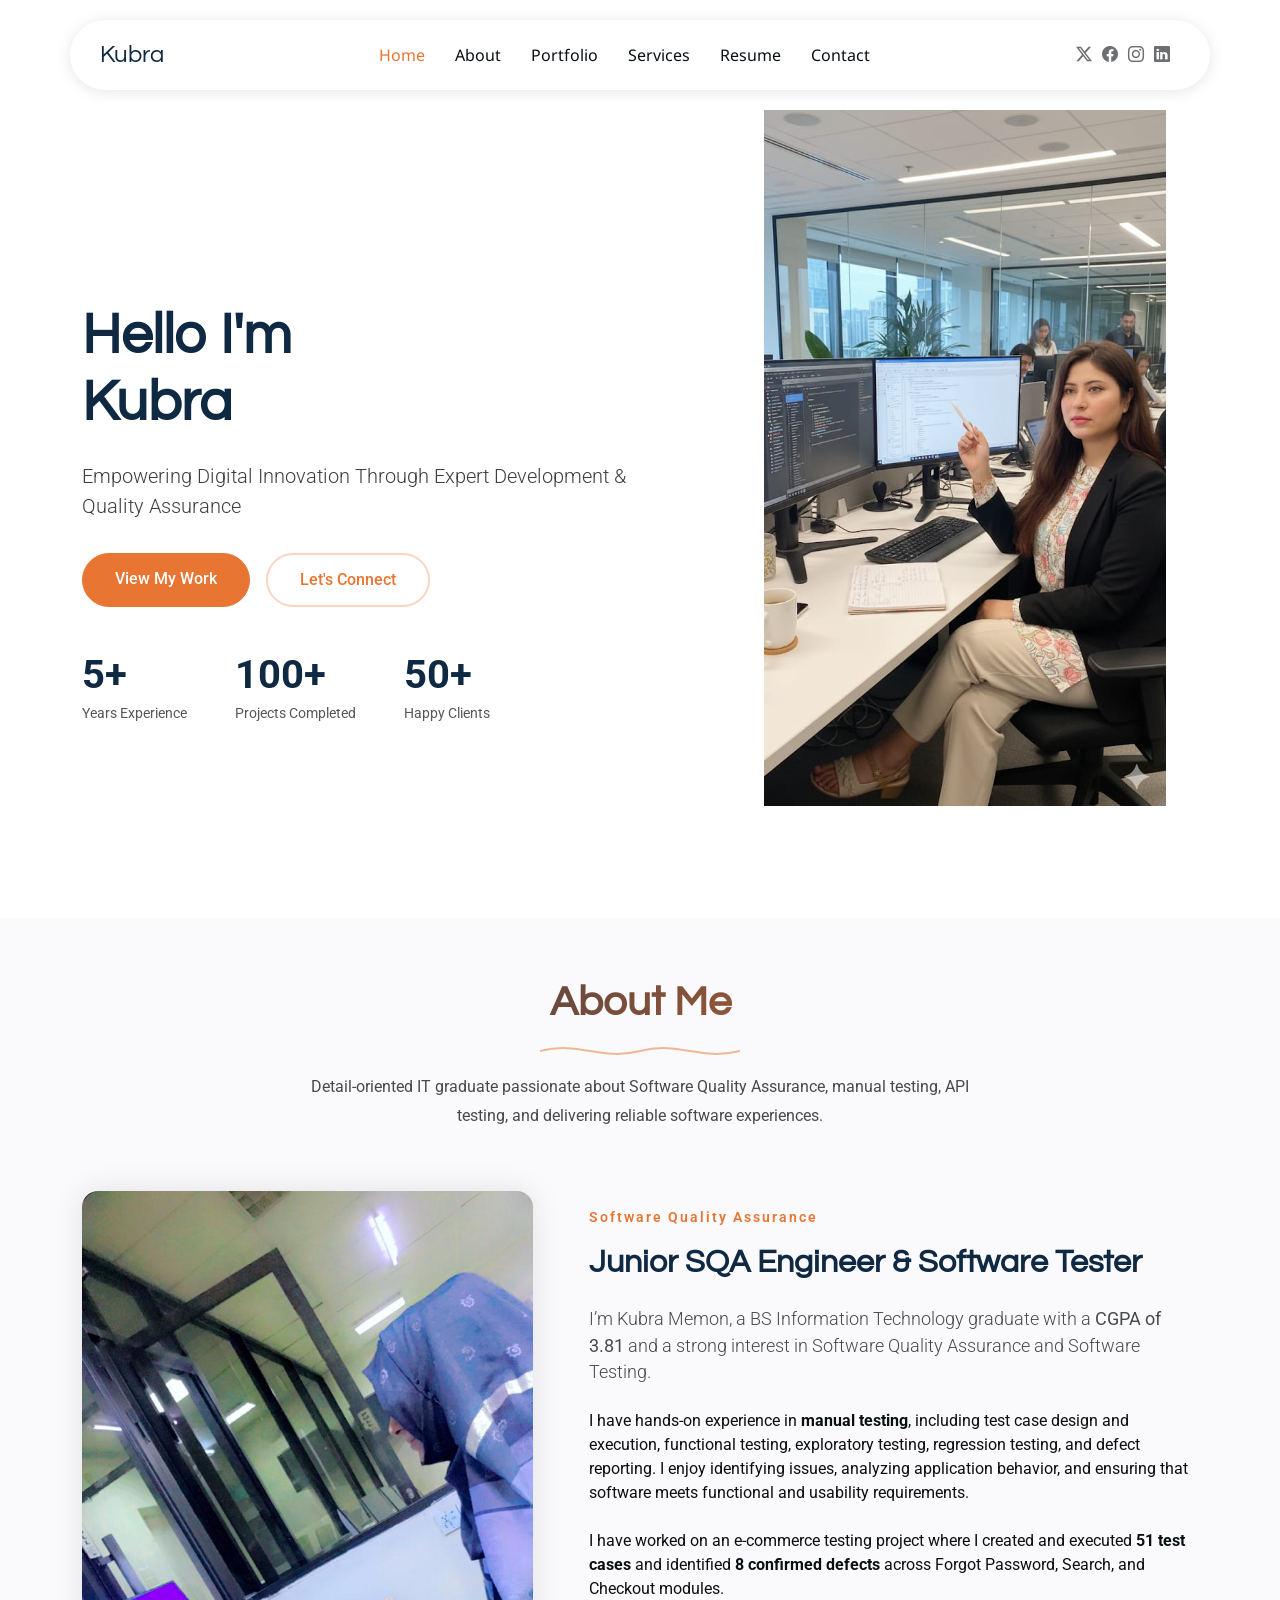
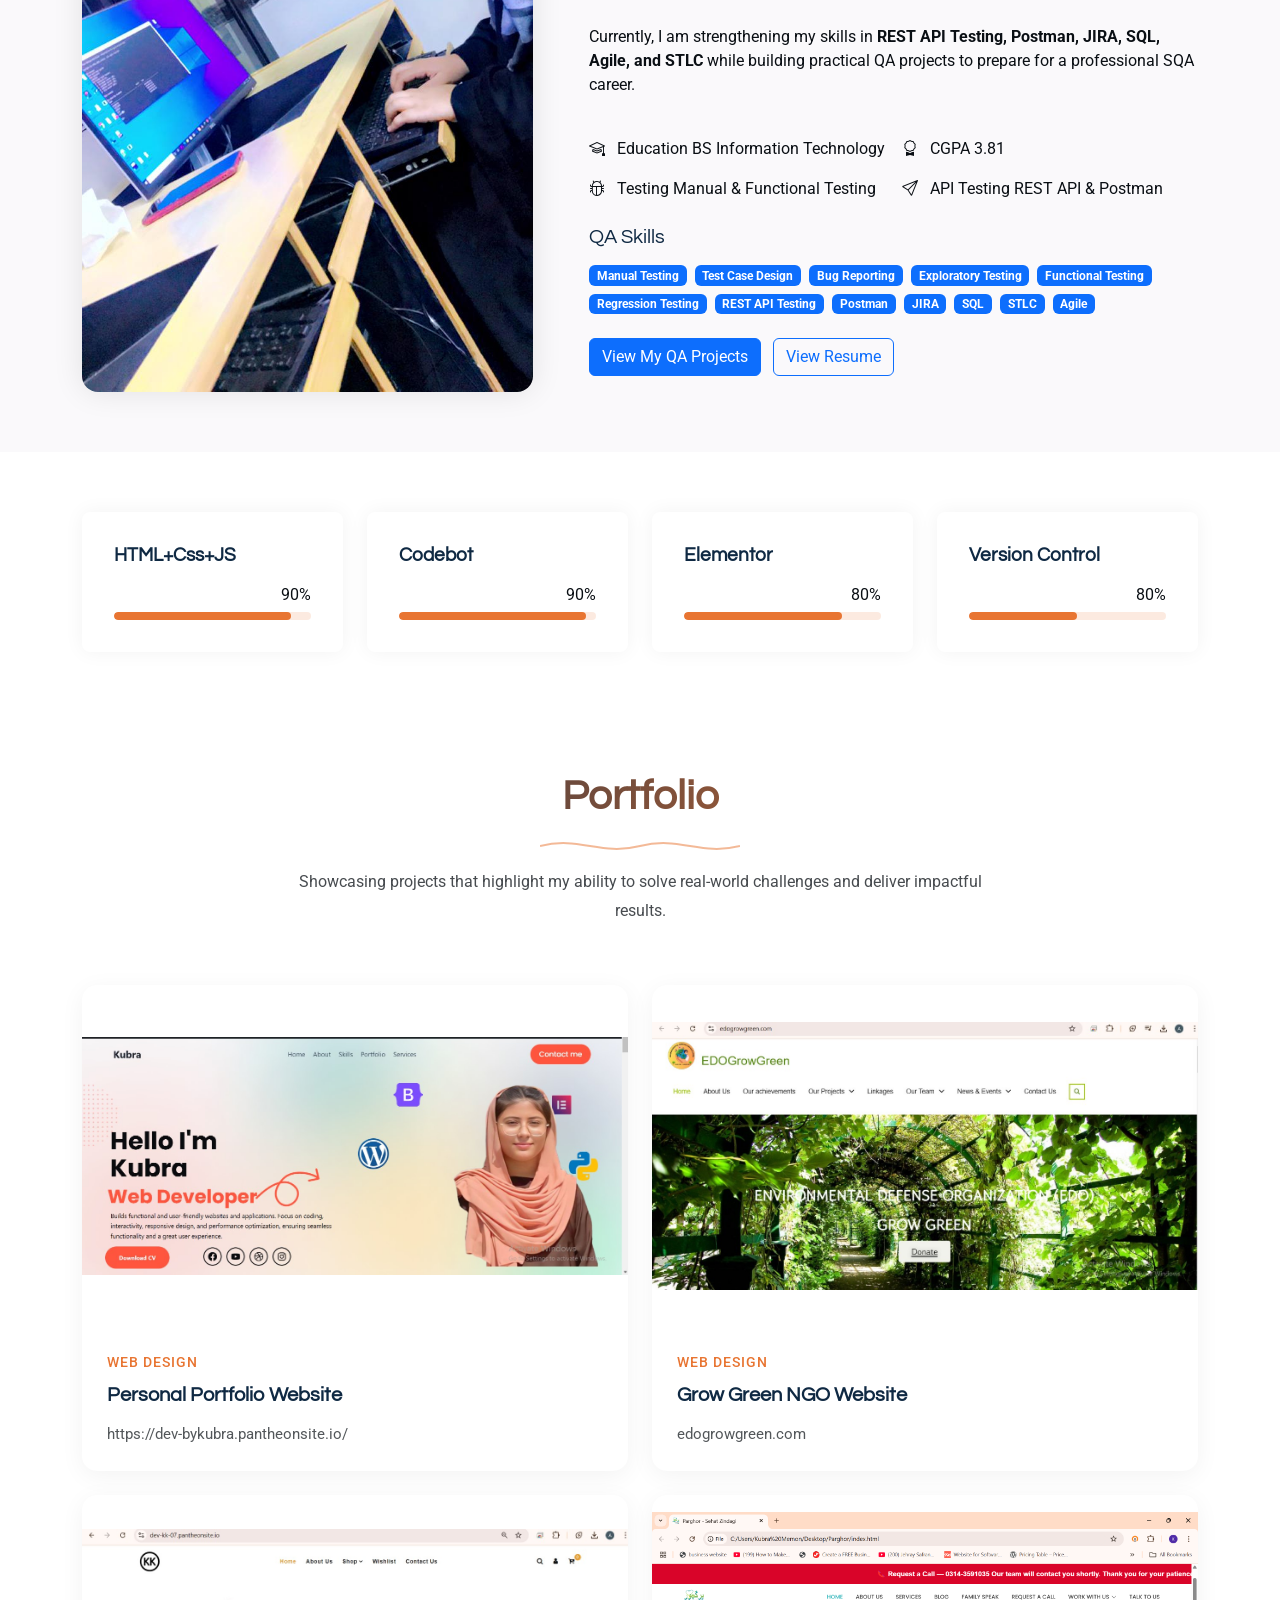
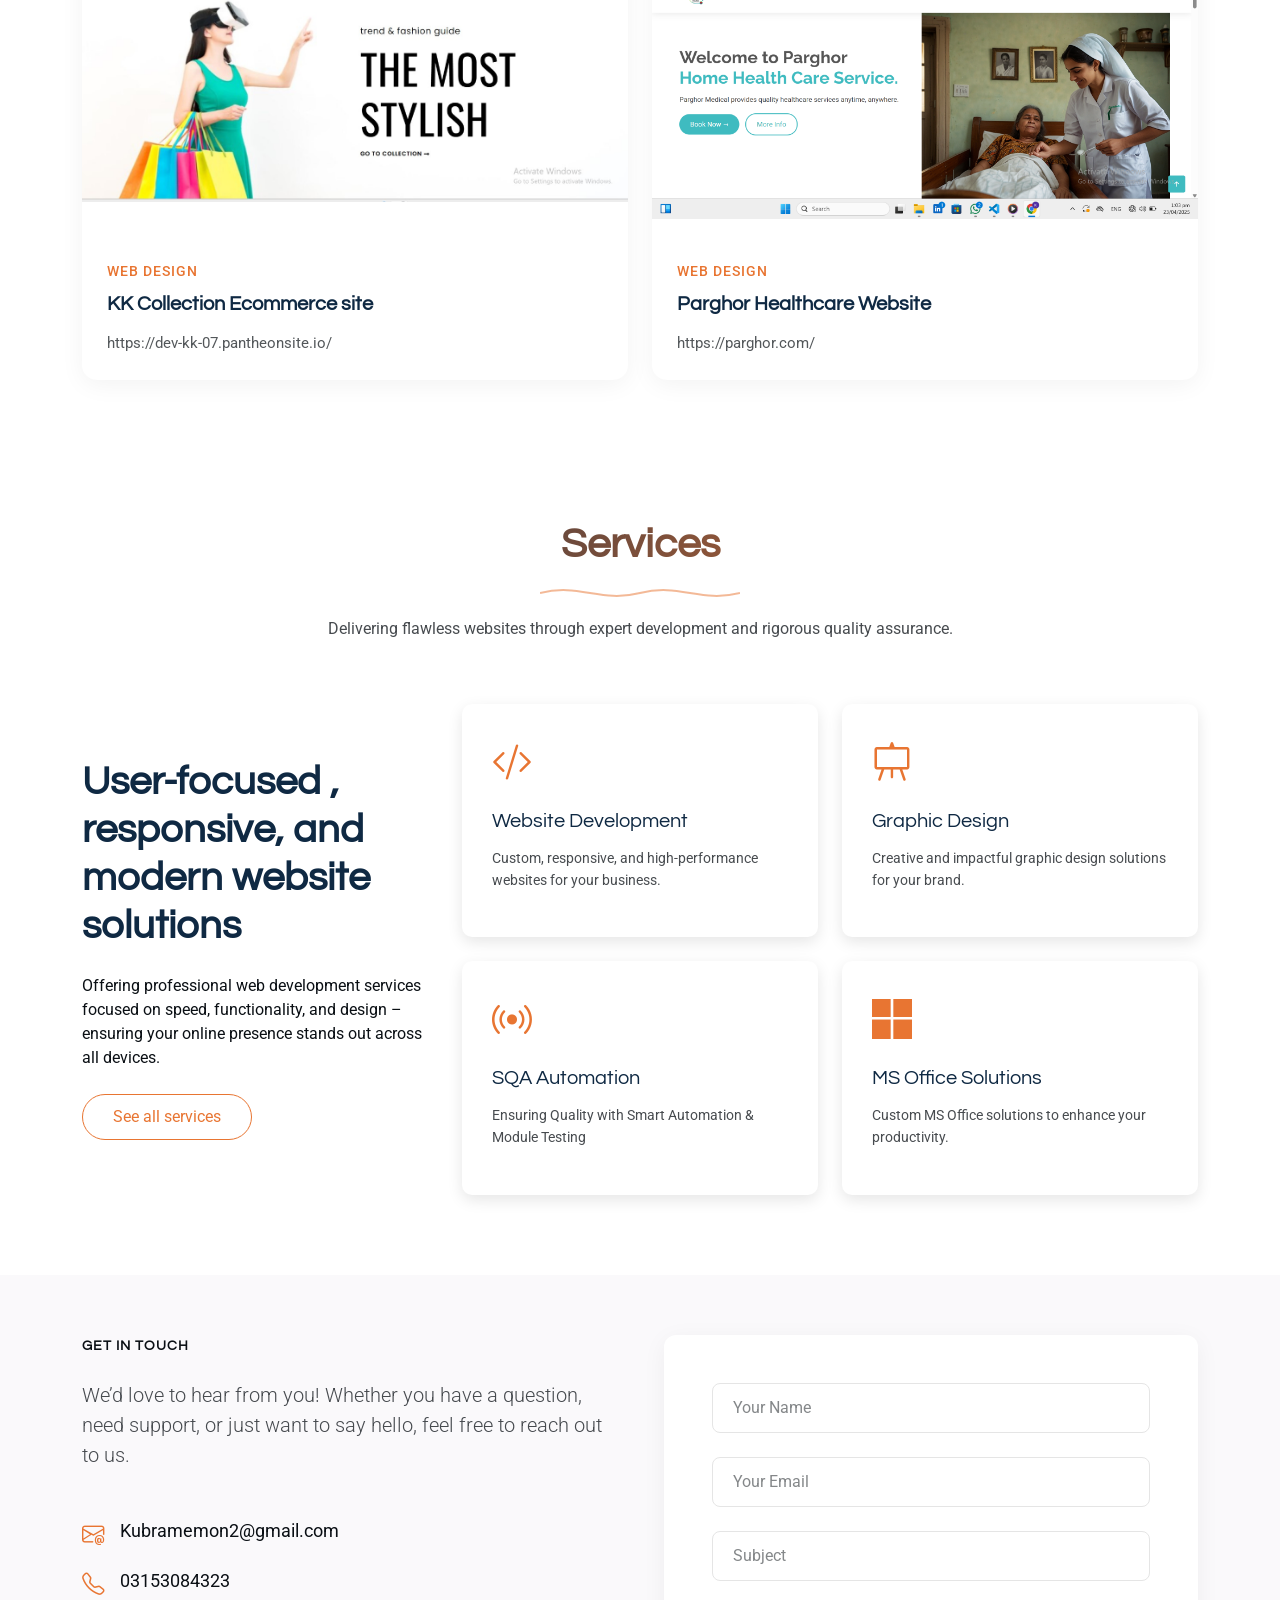
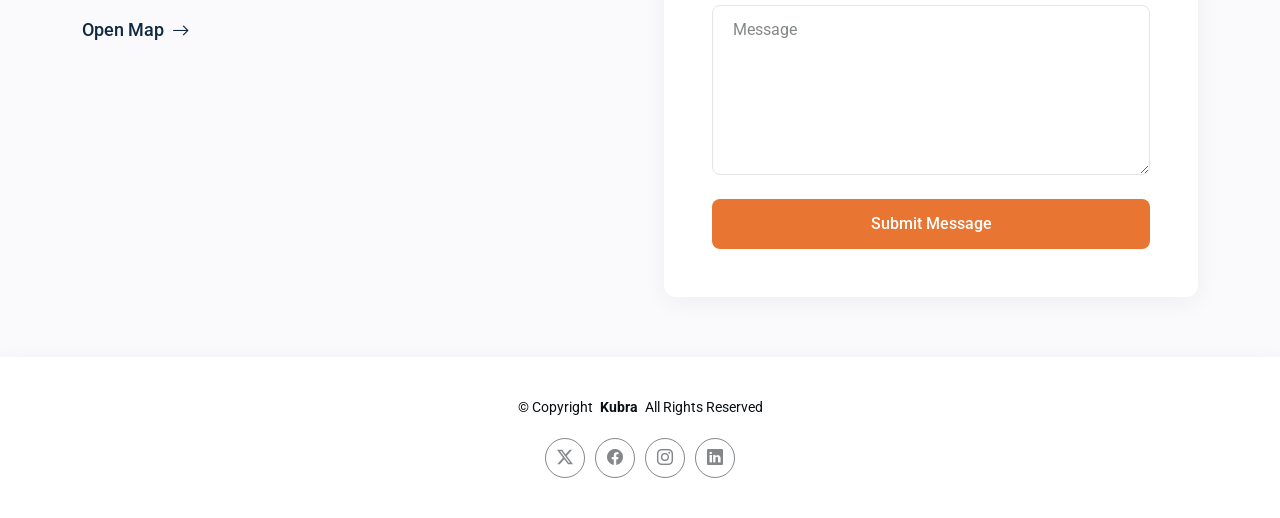
==== commit 422335ea: "Update index.html" ====
--- a/index.html
+++ b/index.html
@@ -131,113 +131,203 @@
 
     </section><!-- /Hero Section -->
 
-    <!-- About Section -->
-    <section id="about" class="about section light-background">
-
-      <!-- Section Title -->
-      <div class="container section-title" data-aos="fade-up">
-        <h2>About</h2>
-        <div class="title-shape">
-          <svg viewBox="0 0 200 20" xmlns="http://www.w3.org/2000/svg">
-            <path d="M 0,10 C 40,0 60,20 100,10 C 140,0 160,20 200,10" fill="none" stroke="currentColor"
-              stroke-width="2"></path>
-          </svg>
-        </div>
-        <p>As a Web Developer and SQA specialist, I create custom, responsive websites and ensure they meet the highest standards of quality, usability, and performance across all platforms.</p>
-      </div><!-- End Section Title -->
-
-      <div class="container" data-aos="fade-up" data-aos-delay="100">
-
-        <div class="row align-items-center">
-          <div class="col-lg-6 position-relative" data-aos="fade-right" data-aos-delay="200">
-            <div class="about-image">
-              <img src="assets/img/person/pic2.jpg" alt="Profile Image" class="img-fluid rounded-4">
-            </div>
-          </div>
-
-          <div class="col-lg-6" data-aos="fade-left" data-aos-delay="300">
-            <div class="about-content">
-              <span class="subtitle">About Me</span>
-
-              <h2>Experienced WordPress &amp; Web Developer</h2>
-
-              <p class="lead mb-4">I’m a passionate and detail-oriented Website Developer and QA specialist, currently pursuing my BS in Information Technology from Sindh Agriculture University, Tandojam. Alongside my studies, I’m actively gaining hands-on experience through an SQA internship, allowing me to sharpen both my development and testing skills.
-
-I specialize in creating modern, responsive, and user-friendly websites while ensuring they meet high standards for quality, performance, and security. I'm now available for  job opportunities in SQA, Web Development, or IT services.</p>
-
-              <p class="mb-4"><b>✔ Website Customization</b><br>
-                <b>✔ WordPress Development </b><br>
-                <b>✔ SQA Automation Using Tools </b><br>
-                <b>✔ IT Services </b>
-              </p>
-              <!-- Buttons Section -->
-              <!-- <div class="cta-buttons" data-aos="fade-up" data-aos-delay="300">
-                <a href="#portfolio" class="btn btn-primary">View My Work</a>
-                <a href="#contact" class="btn btn-outline">Let's Connect</a>
-              </div>
-
-              <div class="personal-info">
-                <div class="row g-4">
-                  <div class="col-6">
-                    <div class="info-item">
-                      <span class="label">Name</span>
-                      <span class="value">Eliot Johnson</span>
-                    </div>
-                  </div>
-
-                  <div class="col-6">
-                    <div class="info-item">
-                      <span class="label">Phone</span>
-                      <span class="value">+123 456 7890</span>
-                    </div>
-                  </div>
-
-                  <div class="col-6">
-                    <div class="info-item">
-                      <span class="label">Age</span>
-                      <span class="value">26 Years</span>
-                    </div>
-                  </div>
-
-                  <div class="col-6">
-                    <div class="info-item">
-                      <span class="label">Email</span>
-                      <span class="value">email@example.com</span>
-                    </div>
-                  </div>
-
-                  <div class="col-6">
-                    <div class="info-item">
-                      <span class="label">Occupation</span>
-                      <span class="value">Lorem Engineer</span>
-                    </div>
-                  </div>
-
-                  <div class="col-6">
-                    <div class="info-item">
-                      <span class="label">Nationality</span>
-                      <span class="value">Ipsum</span>
-                    </div>
-                  </div>
-                </div>
-              </div>
-
-              <div class="signature mt-4">
-                <div class="signature-image">
-                  <img src="assets/img/misc/signature-1.webp" alt="" class="img-fluid">
-                </div>
-                <div class="signature-info">
-                  <h4>Eliot Johnson</h4>
-                  <p>Adipiscing Elit, Lorem Ipsum</p>
-                </div>
-              </div>
-            </div>
-          </div>
-        </div>
-
-      </div> -->
-
-    </section><!-- /About Section -->
+<!-- About Section -->
+<section id="about" class="about section light-background">
+
+  <!-- Section Title -->
+  <div class="container section-title" data-aos="fade-up">
+    <h2>About Me</h2>
+
+    <div class="title-shape">
+      <svg viewBox="0 0 200 20" xmlns="http://www.w3.org/2000/svg">
+        <path d="M 0,10 C 40,0 60,20 100,10 C 140,0 160,20 200,10"
+          fill="none"
+          stroke="currentColor"
+          stroke-width="2">
+        </path>
+      </svg>
+    </div>
+
+    <p>
+      Detail-oriented IT graduate passionate about Software Quality Assurance,
+      manual testing, API testing, and delivering reliable software experiences.
+    </p>
+  </div>
+  <!-- End Section Title -->
+
+
+  <div class="container" data-aos="fade-up" data-aos-delay="100">
+
+    <div class="row align-items-center">
+
+      <!-- About Image -->
+      <div class="col-lg-5 position-relative" data-aos="fade-right" data-aos-delay="200">
+
+        <div class="about-image">
+          <img src="assets/img/person/pic2.jpg"
+            alt="Kubra Memon - SQA Engineer"
+            class="img-fluid rounded-4">
+        </div>
+
+      </div>
+      <!-- End About Image -->
+
+
+      <!-- About Content -->
+      <div class="col-lg-7" data-aos="fade-left" data-aos-delay="300">
+
+        <div class="about-content">
+
+          <span class="subtitle">Software Quality Assurance</span>
+
+          <h2>Junior SQA Engineer &amp; Software Tester</h2>
+
+          <p class="lead mb-4">
+            I’m Kubra Memon, a BS Information Technology graduate with a
+            <strong>CGPA of 3.81</strong> and a strong interest in Software
+            Quality Assurance and Software Testing.
+          </p>
+
+          <p class="mb-4">
+            I have hands-on experience in <strong>manual testing</strong>,
+            including test case design and execution, functional testing,
+            exploratory testing, regression testing, and defect reporting.
+            I enjoy identifying issues, analyzing application behavior, and
+            ensuring that software meets functional and usability requirements.
+          </p>
+
+          <p class="mb-4">
+            I have worked on an e-commerce testing project where I created
+            and executed <strong>51 test cases</strong> and identified
+            <strong>8 confirmed defects</strong> across Forgot Password,
+            Search, and Checkout modules.
+          </p>
+
+          <p class="mb-4">
+            Currently, I am strengthening my skills in
+            <strong>REST API Testing, Postman, JIRA, SQL, Agile, and STLC</strong>
+            while building practical QA projects to prepare for a professional
+            SQA career.
+          </p>
+
+
+          <!-- QA Highlights -->
+          <div class="row g-3 mt-3">
+
+            <div class="col-md-6">
+              <div class="info-item">
+                <span class="label">
+                  <i class="bi bi-mortarboard me-2"></i>
+                  Education
+                </span>
+                <span class="value">
+                  BS Information Technology
+                </span>
+              </div>
+            </div>
+
+            <div class="col-md-6">
+              <div class="info-item">
+                <span class="label">
+                  <i class="bi bi-award me-2"></i>
+                  CGPA
+                </span>
+                <span class="value">
+                  3.81
+                </span>
+              </div>
+            </div>
+
+            <div class="col-md-6">
+              <div class="info-item">
+                <span class="label">
+                  <i class="bi bi-bug me-2"></i>
+                  Testing
+                </span>
+                <span class="value">
+                  Manual &amp; Functional Testing
+                </span>
+              </div>
+            </div>
+
+            <div class="col-md-6">
+              <div class="info-item">
+                <span class="label">
+                  <i class="bi bi-send me-2"></i>
+                  API Testing
+                </span>
+                <span class="value">
+                  REST API &amp; Postman
+                </span>
+              </div>
+            </div>
+
+          </div>
+          <!-- End QA Highlights -->
+
+
+          <!-- Skills -->
+          <div class="mt-4">
+
+            <h5 class="mb-3">QA Skills</h5>
+
+            <div class="d-flex flex-wrap gap-2">
+
+              <span class="badge bg-primary">Manual Testing</span>
+
+              <span class="badge bg-primary">Test Case Design</span>
+
+              <span class="badge bg-primary">Bug Reporting</span>
+
+              <span class="badge bg-primary">Exploratory Testing</span>
+
+              <span class="badge bg-primary">Functional Testing</span>
+
+              <span class="badge bg-primary">Regression Testing</span>
+
+              <span class="badge bg-primary">REST API Testing</span>
+
+              <span class="badge bg-primary">Postman</span>
+
+              <span class="badge bg-primary">JIRA</span>
+
+              <span class="badge bg-primary">SQL</span>
+
+              <span class="badge bg-primary">STLC</span>
+
+              <span class="badge bg-primary">Agile</span>
+
+            </div>
+
+          </div>
+          <!-- End Skills -->
+
+
+          <!-- CTA -->
+          <div class="mt-4">
+
+            <a href="#portfolio" class="btn btn-primary me-2">
+              View My QA Projects
+            </a>
+
+            <a href="kubracv.pdf" class="btn btn-outline-primary" target="_blank">
+              View Resume
+            </a>
+
+          </div>
+          <!-- End CTA -->
+
+        </div>
+
+      </div>
+      <!-- End About Content -->
+
+    </div>
+
+  </div>
+
+</section>
+<!-- /About Section -->
 
     <!-- Skills Section -->
     <section id="skills" class="skills section">
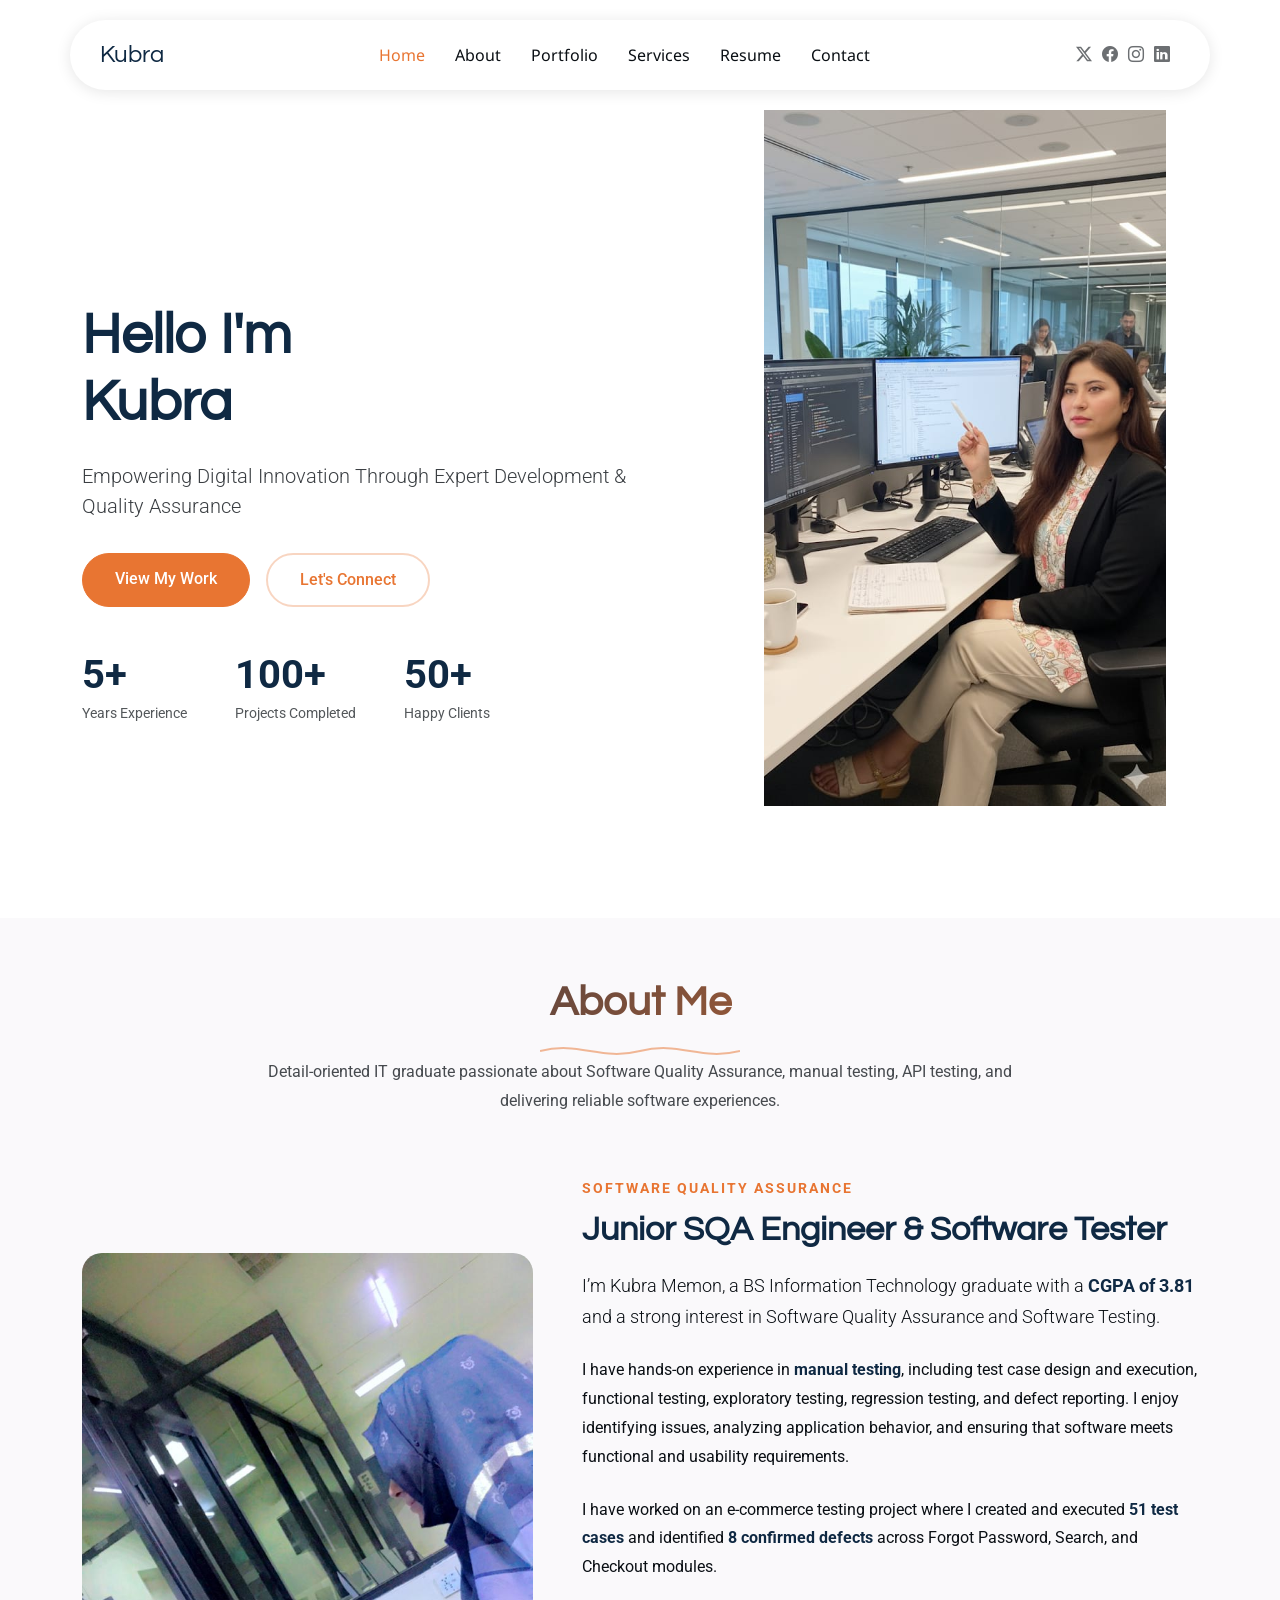
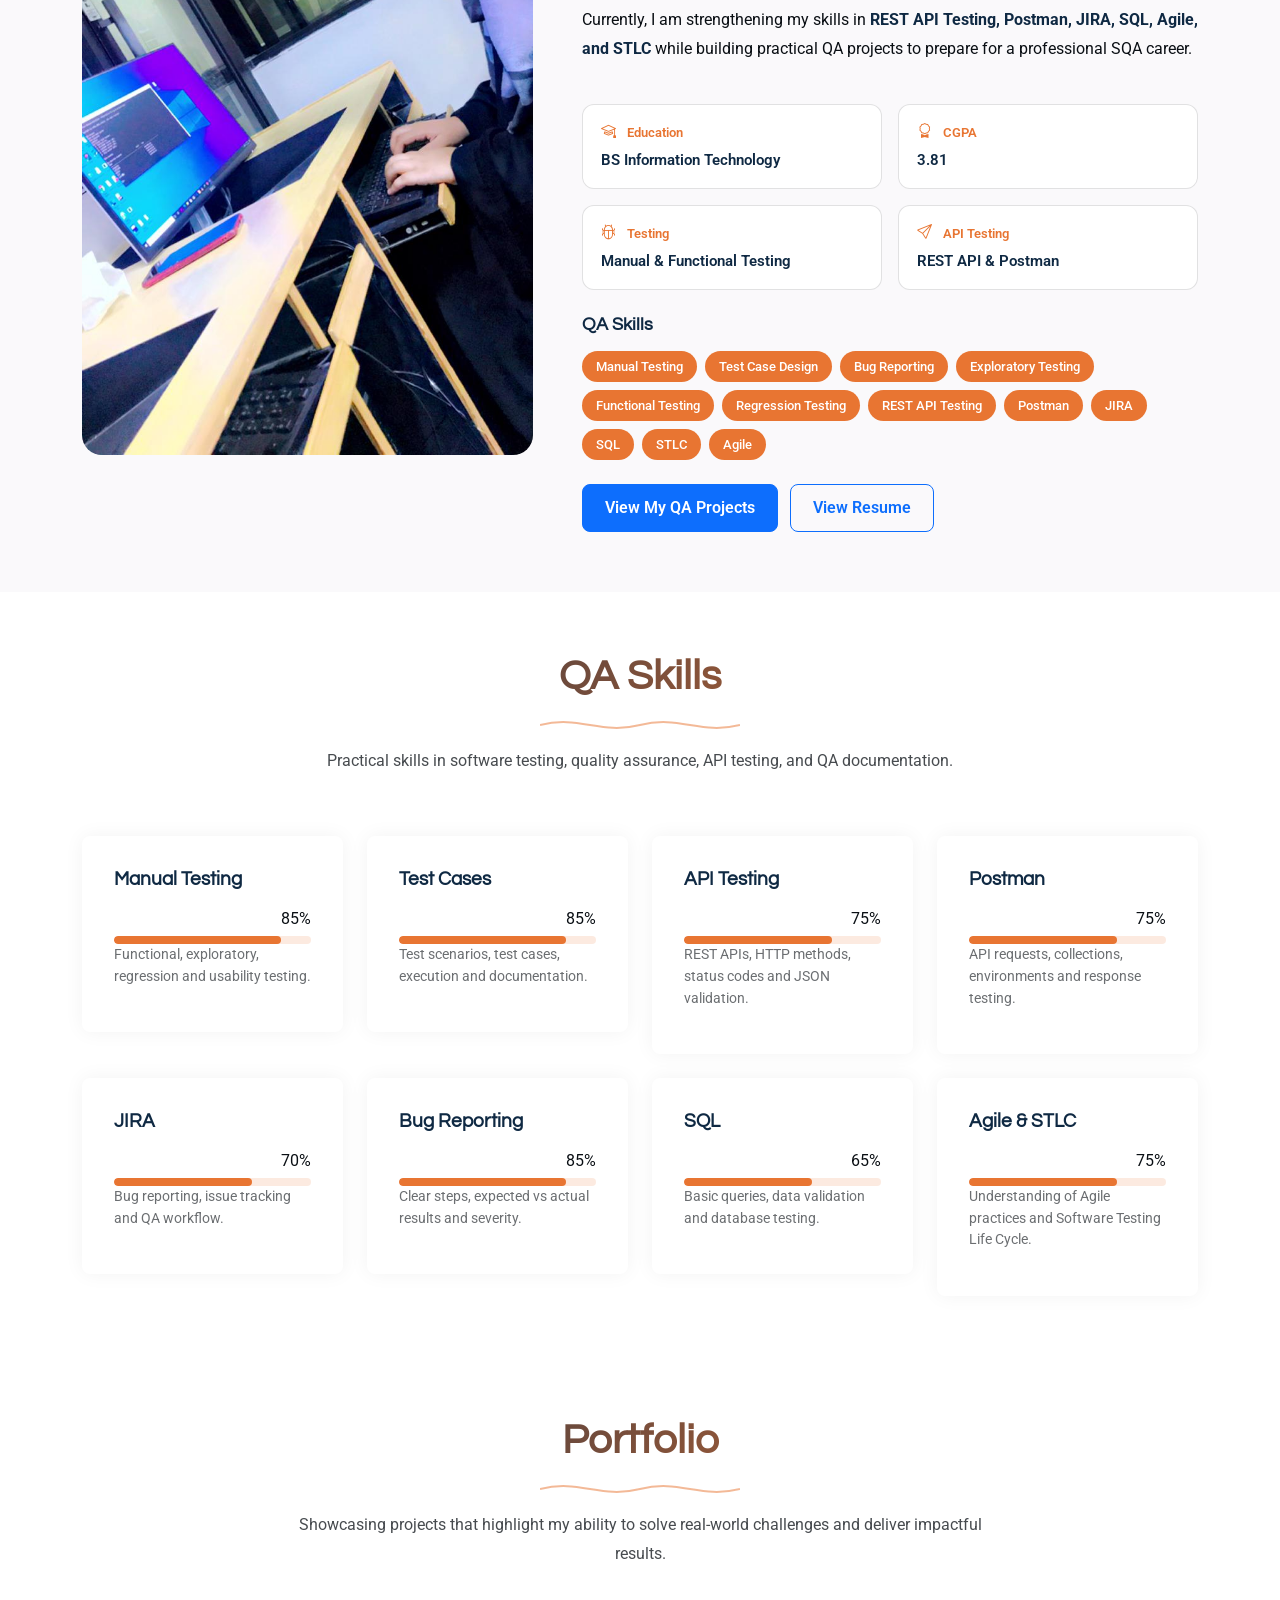
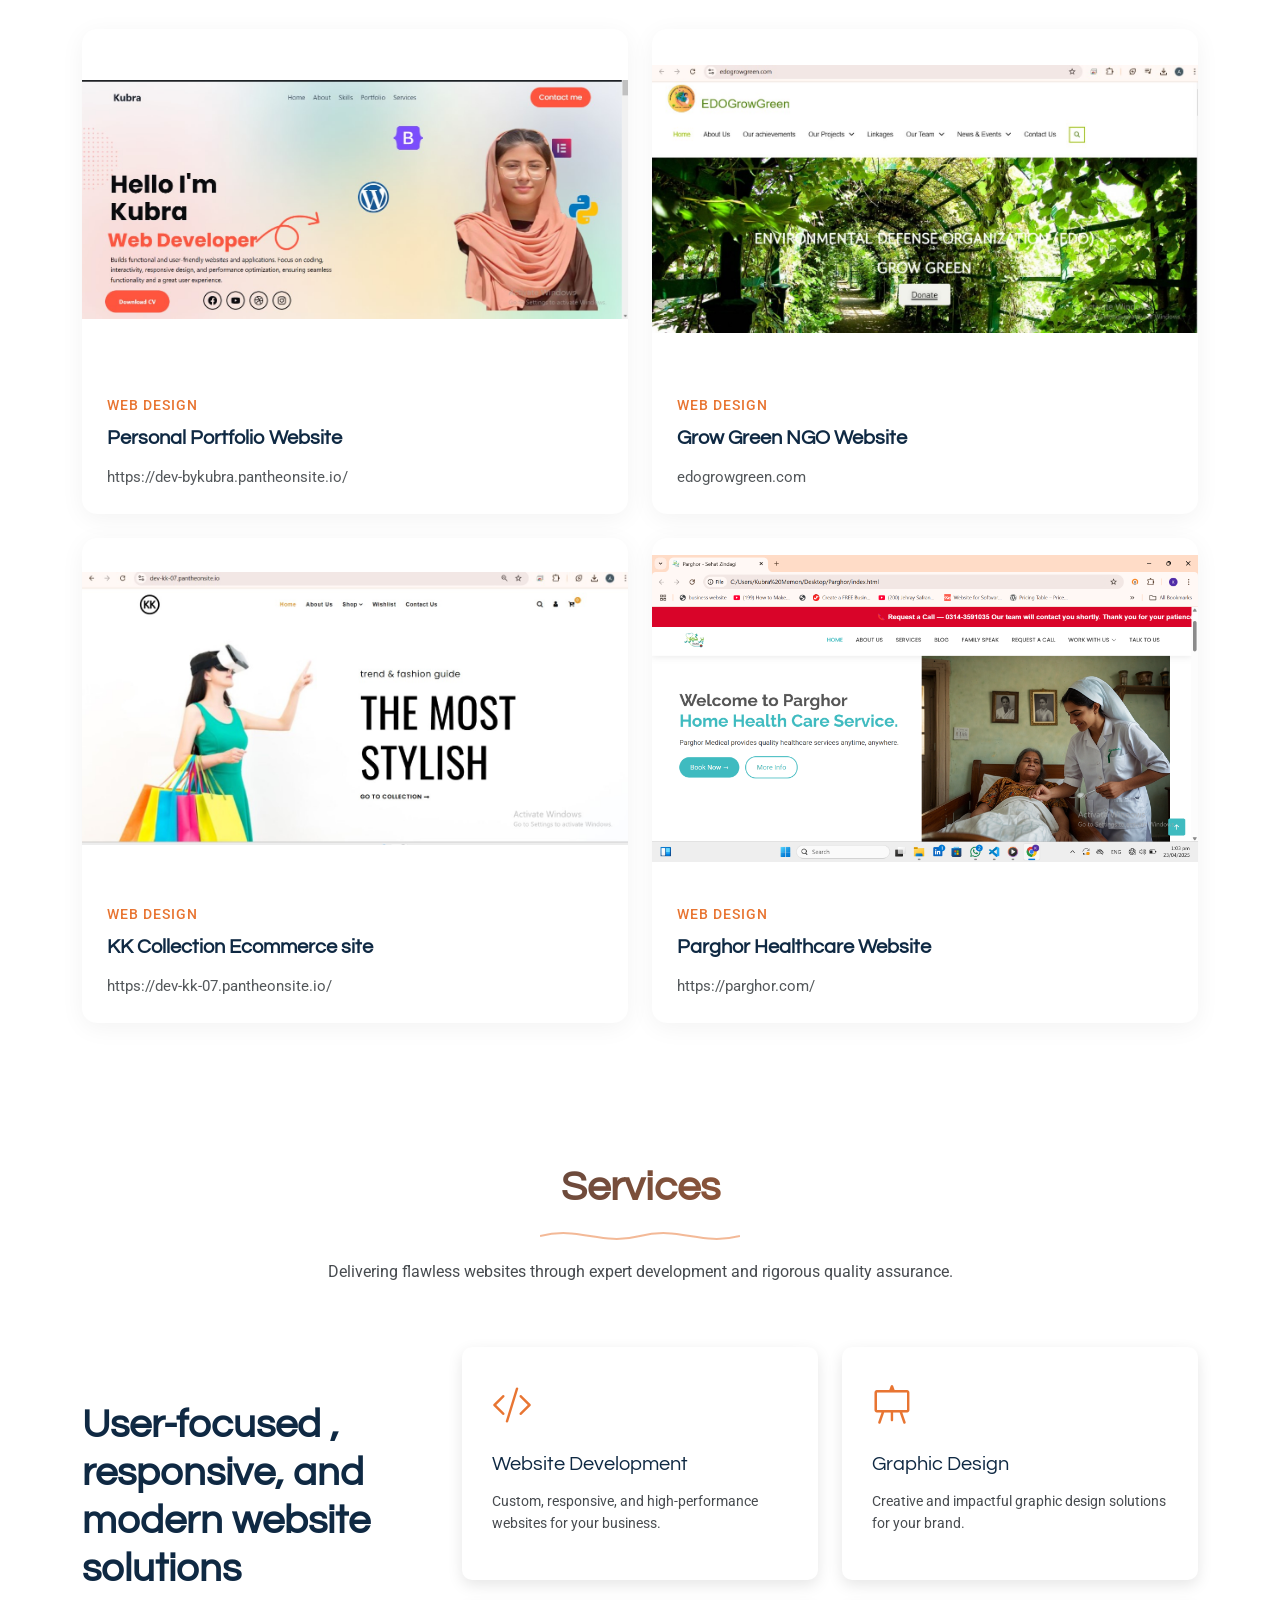
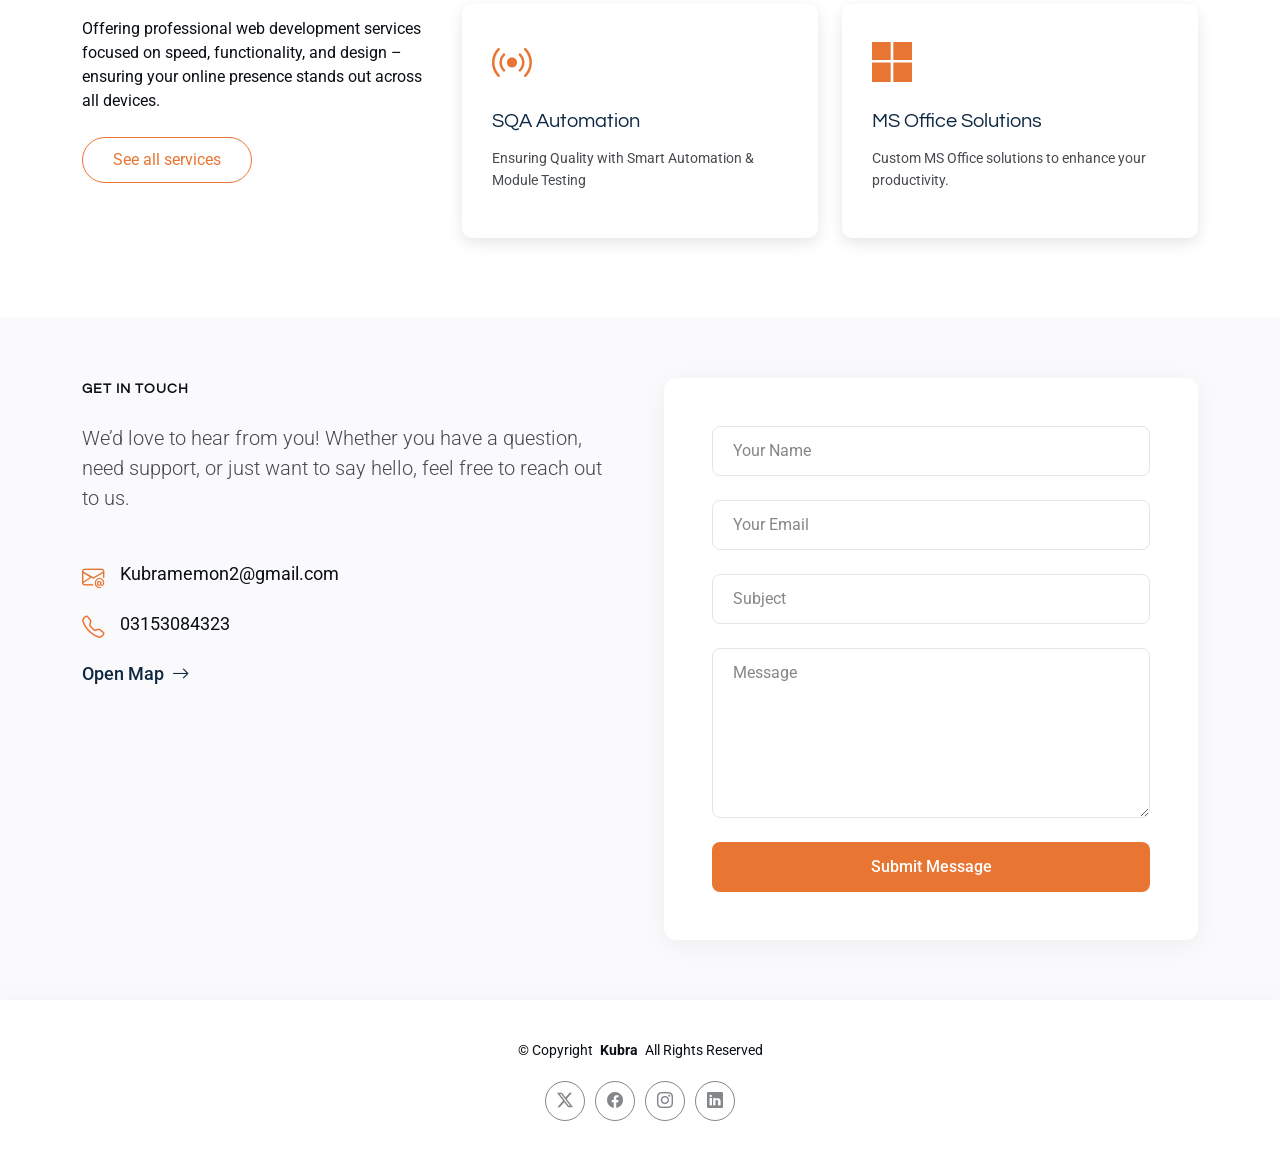
==== commit d164f98f: "Update index.html" ====
--- a/index.html
+++ b/index.html
@@ -330,62 +330,222 @@
 <!-- /About Section -->
 
     <!-- Skills Section -->
-    <section id="skills" class="skills section">
-
-      <div class="container" data-aos="fade-up" data-aos-delay="100">
-
-        <div class="row g-4 skills-animation">
-
-          <div class="col-md-6 col-lg-3" data-aos="fade-up" data-aos-delay="100">
-            <div class="skill-box">
-              <h3>HTML+Css+JS</h3><span class="text-end d-block">90%</span>
-              <!-- <p>he foundation of every website, providing structure and layout to organize and present content effectively.</p> -->
-              <div class="progress">
-                <div class="progress-bar" role="progressbar" aria-valuenow="90" aria-valuemin="0" aria-valuemax="100">
-                </div>
-              </div>
-            </div>
-          </div>
-
-          <div class="col-md-6 col-lg-3" data-aos="fade-up" data-aos-delay="200">
-            <div class="skill-box">
-              <h3>Codebot</h3>
-              <!-- <p>A language used to style HTML elements, ensuring attractive and responsive web design for all devices.</p> -->
-              <span class="text-end d-block">90%</span>
-              <div class="progress">
-                <div class="progress-bar" role="progressbar" aria-valuenow="95" aria-valuemin="0" aria-valuemax="100">
-                </div>
-              </div>
-            </div>
-          </div>
-
-          <div class="col-md-6 col-lg-3" data-aos="fade-up" data-aos-delay="300">
-            <div class="skill-box">
-              <h3>Elementor</h3>
-              <!-- <p>A drag-and-drop page builder for WordPress, enabling the creation of custom pages without writing any code.</p> -->
-              <span class="text-end d-block">80%</span>
-              <div class="progress">
-                <div class="progress-bar" role="progressbar" aria-valuenow="80" aria-valuemin="0" aria-valuemax="100">
-                </div>
-              </div>
-            </div>
-          </div>
-
-          <div class="col-md-6 col-lg-3" data-aos="fade-up" data-aos-delay="400">
-            <div class="skill-box">
-              <h3>Version Control </h3>
-              <!-- <p>A flexible content management system that allows you to easily create and manage dynamic websites with minimal coding.</p> -->
-              <span class="text-end d-block">80%</span>
-              <div class="progress">
-                <div class="progress-bar" role="progressbar" aria-valuenow="55" aria-valuemin="0" aria-valuemax="100">
-                </div>
-              </div>
-            </div>
-          </div>
-
-        </div>
-
-      </div>
+    <!-- Skills Section -->
+<section id="skills" class="skills section">
+
+  <div class="container section-title" data-aos="fade-up">
+    <h2>QA Skills</h2>
+
+    <div class="title-shape">
+      <svg viewBox="0 0 200 20" xmlns="http://www.w3.org/2000/svg">
+        <path d="M 0,10 C 40,0 60,20 100,10 C 140,0 160,20 200,10"
+          fill="none"
+          stroke="currentColor"
+          stroke-width="2">
+        </path>
+      </svg>
+    </div>
+
+    <p>
+      Practical skills in software testing, quality assurance,
+      API testing, and QA documentation.
+    </p>
+  </div>
+
+
+  <div class="container" data-aos="fade-up" data-aos-delay="100">
+
+    <div class="row g-4 skills-animation">
+
+      <!-- Manual Testing -->
+      <div class="col-md-6 col-lg-3" data-aos="fade-up" data-aos-delay="100">
+        <div class="skill-box">
+          <h3>Manual Testing</h3>
+          <span class="text-end d-block">85%</span>
+
+          <div class="progress">
+            <div class="progress-bar"
+              role="progressbar"
+              style="width: 85%;"
+              aria-valuenow="85"
+              aria-valuemin="0"
+              aria-valuemax="100">
+            </div>
+          </div>
+
+          <p>
+            Functional, exploratory, regression and usability testing.
+          </p>
+        </div>
+      </div>
+
+
+      <!-- Test Case Design -->
+      <div class="col-md-6 col-lg-3" data-aos="fade-up" data-aos-delay="200">
+        <div class="skill-box">
+          <h3>Test Cases</h3>
+          <span class="text-end d-block">85%</span>
+
+          <div class="progress">
+            <div class="progress-bar"
+              role="progressbar"
+              style="width: 85%;"
+              aria-valuenow="85"
+              aria-valuemin="0"
+              aria-valuemax="100">
+            </div>
+          </div>
+
+          <p>
+            Test scenarios, test cases, execution and documentation.
+          </p>
+        </div>
+      </div>
+
+
+      <!-- API Testing -->
+      <div class="col-md-6 col-lg-3" data-aos="fade-up" data-aos-delay="300">
+        <div class="skill-box">
+          <h3>API Testing</h3>
+          <span class="text-end d-block">75%</span>
+
+          <div class="progress">
+            <div class="progress-bar"
+              role="progressbar"
+              style="width: 75%;"
+              aria-valuenow="75"
+              aria-valuemin="0"
+              aria-valuemax="100">
+            </div>
+          </div>
+
+          <p>
+            REST APIs, HTTP methods, status codes and JSON validation.
+          </p>
+        </div>
+      </div>
+
+
+      <!-- Postman -->
+      <div class="col-md-6 col-lg-3" data-aos="fade-up" data-aos-delay="400">
+        <div class="skill-box">
+          <h3>Postman</h3>
+          <span class="text-end d-block">75%</span>
+
+          <div class="progress">
+            <div class="progress-bar"
+              role="progressbar"
+              style="width: 75%;"
+              aria-valuenow="75"
+              aria-valuemin="0"
+              aria-valuemax="100">
+            </div>
+          </div>
+
+          <p>
+            API requests, collections, environments and response testing.
+          </p>
+        </div>
+      </div>
+
+
+      <!-- JIRA -->
+      <div class="col-md-6 col-lg-3" data-aos="fade-up" data-aos-delay="500">
+        <div class="skill-box">
+          <h3>JIRA</h3>
+          <span class="text-end d-block">70%</span>
+
+          <div class="progress">
+            <div class="progress-bar"
+              role="progressbar"
+              style="width: 70%;"
+              aria-valuenow="70"
+              aria-valuemin="0"
+              aria-valuemax="100">
+            </div>
+          </div>
+
+          <p>
+            Bug reporting, issue tracking and QA workflow.
+          </p>
+        </div>
+      </div>
+
+
+      <!-- Bug Reporting -->
+      <div class="col-md-6 col-lg-3" data-aos="fade-up" data-aos-delay="600">
+        <div class="skill-box">
+          <h3>Bug Reporting</h3>
+          <span class="text-end d-block">85%</span>
+
+          <div class="progress">
+            <div class="progress-bar"
+              role="progressbar"
+              style="width: 85%;"
+              aria-valuenow="85"
+              aria-valuemin="0"
+              aria-valuemax="100">
+            </div>
+          </div>
+
+          <p>
+            Clear steps, expected vs actual results and severity.
+          </p>
+        </div>
+      </div>
+
+
+      <!-- SQL -->
+      <div class="col-md-6 col-lg-3" data-aos="fade-up" data-aos-delay="700">
+        <div class="skill-box">
+          <h3>SQL</h3>
+          <span class="text-end d-block">65%</span>
+
+          <div class="progress">
+            <div class="progress-bar"
+              role="progressbar"
+              style="width: 65%;"
+              aria-valuenow="65"
+              aria-valuemin="0"
+              aria-valuemax="100">
+            </div>
+          </div>
+
+          <p>
+            Basic queries, data validation and database testing.
+          </p>
+        </div>
+      </div>
+
+
+      <!-- Agile & STLC -->
+      <div class="col-md-6 col-lg-3" data-aos="fade-up" data-aos-delay="800">
+        <div class="skill-box">
+          <h3>Agile &amp; STLC</h3>
+          <span class="text-end d-block">75%</span>
+
+          <div class="progress">
+            <div class="progress-bar"
+              role="progressbar"
+              style="width: 75%;"
+              aria-valuenow="75"
+              aria-valuemin="0"
+              aria-valuemax="100">
+            </div>
+          </div>
+
+          <p>
+            Understanding of Agile practices and Software Testing Life Cycle.
+          </p>
+        </div>
+      </div>
+
+    </div>
+
+  </div>
+
+</section>
+<!-- /Skills Section -->
 
     </section><!-- /Skills Section -->
 
--- a/assets/css/main.css
+++ b/assets/css/main.css
@@ -915,145 +915,232 @@
 /*--------------------------------------------------------------
 # About Section
 --------------------------------------------------------------*/
+/* =====================================================
+   ABOUT SECTION - SQA PORTFOLIO
+===================================================== */
+
+.about-section {
+  position: relative;
+}
+
+.about .section-title p {
+  max-width: 750px;
+  margin: 0 auto;
+}
+
+/* About Image */
 .about .about-image {
   position: relative;
+  overflow: hidden;
+  border-radius: 20px;
 }
 
 .about .about-image img {
-  box-shadow: 0 0 30px rgba(0, 0, 0, 0.1);
-  height: 400px;
-  width: 80%;
-  margin-left: 100px;
-}
-.about .about-image img {
-  box-shadow: 0 0 30px rgba(0, 0, 0, 0.1);
   width: 100%;
   height: auto;
-  max-width: 600px; /* optional, to limit how big it can get */
-  margin: 0 auto;   /* centers image horizontally */
-  display: block;   /* required for margin auto to work */
-  border-radius: 10px; /* optional: smooth corners */
-}
-
-
-.about .about-content {
-  padding-left: 2rem;
-}
-
-@media (max-width: 991.98px) {
-  .about .about-content {
-    padding-left: 0;
-    margin-top: 3rem;
-  }
-}
-
-.about .about-content .subtitle {
-  font-size: 0.875rem;
+  display: block;
+  transition: transform 0.5s ease;
+}
+
+.about .about-image:hover img {
+  transform: scale(1.03);
+}
+
+
+/* About Content */
+.about-content {
+  padding-left: 25px;
+}
+
+.about-content .subtitle {
+  display: inline-block;
+  color: var(--accent-color);
+  font-size: 14px;
+  font-weight: 700;
+  text-transform: uppercase;
+  letter-spacing: 2px;
+  margin-bottom: 10px;
+}
+
+.about-content h2 {
+  font-size: 34px;
+  font-weight: 700;
+  line-height: 1.25;
+  margin-bottom: 20px;
+  color: var(--heading-color);
+}
+
+.about-content p {
+  color: var(--default-color);
+  font-size: 16px;
+  line-height: 1.8;
+}
+
+.about-content .lead {
+  font-size: 18px;
+  line-height: 1.7;
+}
+
+.about-content strong {
+  font-weight: 700;
+  color: var(--heading-color);
+}
+
+
+/* =====================================================
+   ABOUT INFO BOXES
+===================================================== */
+
+.about-content .info-item {
+  background: var(--surface-color);
+  border: 1px solid color-mix(in srgb, var(--default-color), transparent 88%);
+  border-radius: 12px;
+  padding: 16px 18px;
+  height: 100%;
+  transition: all 0.3s ease;
+}
+
+.about-content .info-item:hover {
+  transform: translateY(-4px);
+  box-shadow: 0 8px 25px rgba(0, 0, 0, 0.08);
+  border-color: var(--accent-color);
+}
+
+.about-content .info-item .label {
+  display: block;
+  font-size: 13px;
   font-weight: 600;
-  letter-spacing: 2px;
-  color: var(--accent-color);
-  margin-bottom: 1rem;
+  color: var(--accent-color);
+  margin-bottom: 6px;
+}
+
+.about-content .info-item .label i {
+  font-size: 15px;
+}
+
+.about-content .info-item .value {
   display: block;
-}
-
-.about .about-content h2 {
-  font-size: 2rem;
-  font-weight: 700;
-  margin-bottom: 1.5rem;
-}
-
-.about .about-content .lead {
-  font-size: 1.1rem;
-  color: color-mix(in srgb, var(--default-color), transparent 25%);
-}
-
-.about .personal-info {
-  margin-top: 2rem;
-  padding: 2rem;
-  background-color: var(--surface-color);
-  border-radius: 1rem;
-  box-shadow: 0 0 30px rgba(0, 0, 0, 0.05);
-}
-
-.about .personal-info .info-item {
-  display: flex;
-  flex-direction: column;
-  gap: 0.5rem;
-}
-
-.about .personal-info .info-item .label {
-  font-size: 0.875rem;
-  color: color-mix(in srgb, var(--default-color), transparent 40%);
-}
-
-.about .personal-info .info-item .value {
+  font-size: 15px;
   font-weight: 600;
   color: var(--heading-color);
 }
 
-.about .signature {
-  display: flex;
-  align-items: center;
-  gap: 1.5rem;
-}
-
-.about .signature .signature-image {
-  max-width: 150px;
-}
-
-.about .signature .signature-info h4 {
-  font-size: 1.25rem;
-  margin-bottom: 0.25rem;
-}
-
-.about .signature .signature-info p {
-  font-size: 0.875rem;
-  color: color-mix(in srgb, var(--default-color), transparent 40%);
-  margin: 0;
-}
-/* Button Styling */
-.about-section .cta-buttons {
-  display: flex;
-  gap: 1rem;
-  margin-bottom: 3rem;
-}
-
-@media (max-width: 576px) {
-  .about-section .cta-buttons {
-    flex-direction: column;
-  }
-}
-
-.about-section .cta-buttons .btn {
-  padding: 0.8rem 2rem;
-  font-size: 1rem;
+
+/* =====================================================
+   QA SKILLS BADGES
+===================================================== */
+
+.about-content .badge {
+  padding: 9px 14px;
+  font-size: 13px;
   font-weight: 500;
-  border-radius: 50px;
+  border-radius: 30px;
+  background: var(--accent-color) !important;
   transition: all 0.3s ease;
 }
 
-.about-section .cta-buttons .btn.btn-primary {
-  background-color: var(--accent-color);
-  border-color: var(--accent-color);
-  color: var(--contrast-color);
-}
-
-.about-section .cta-buttons .btn.btn-primary:hover {
-  background-color: color-mix(in srgb, var(--accent-color), transparent 15%);
-  border-color: color-mix(in srgb, var(--accent-color), transparent 15%);
+.about-content .badge:hover {
   transform: translateY(-2px);
-}
-
-.about-section .cta-buttons .btn.btn-outline {
-  border: 2px solid color-mix(in srgb, var(--accent-color), transparent 70%);
-  color: var(--accent-color);
-  background: transparent;
-}
-
-.about-section .cta-buttons .btn.btn-outline:hover {
-  background-color: var(--accent-color);
-  color: var(--contrast-color);
+  opacity: 0.85;
+}
+
+
+/* QA Skills Heading */
+.about-content h5 {
+  font-size: 18px;
+  font-weight: 700;
+  color: var(--heading-color);
+}
+
+
+/* =====================================================
+   ABOUT BUTTONS
+===================================================== */
+
+.about-content .btn {
+  padding: 11px 22px;
+  border-radius: 8px;
+  font-weight: 600;
+  transition: all 0.3s ease;
+}
+
+.about-content .btn:hover {
   transform: translateY(-2px);
+}
+
+
+/* =====================================================
+   RESPONSIVE DESIGN
+===================================================== */
+
+@media (max-width: 991px) {
+
+  .about-content {
+    padding-left: 0;
+    margin-top: 35px;
+  }
+
+  .about-content h2 {
+    font-size: 30px;
+  }
+
+  .about .about-image {
+    max-width: 600px;
+    margin: 0 auto;
+  }
+}
+
+
+@media (max-width: 767px) {
+
+  .about {
+    padding-top: 70px;
+    padding-bottom: 70px;
+  }
+
+  .about-content h2 {
+    font-size: 27px;
+  }
+
+  .about-content .lead {
+    font-size: 16px;
+  }
+
+  .about-content p {
+    font-size: 15px;
+    line-height: 1.7;
+  }
+
+  .about-content .info-item {
+    padding: 14px;
+  }
+
+  .about-content .badge {
+    font-size: 12px;
+    padding: 8px 11px;
+  }
+
+  .about-content .btn {
+    width: 100%;
+    margin-bottom: 10px;
+  }
+}
+
+
+@media (max-width: 575px) {
+
+  .about-content h2 {
+    font-size: 25px;
+  }
+
+  .about-content .subtitle {
+    font-size: 12px;
+  }
+
+  .about-content .info-item .value {
+    font-size: 14px;
+  }
+
 }
 
 /*--------------------------------------------------------------
@@ -2053,4 +2140,4 @@
 --------------------------------------------------------------*/
 .starter-section {
   /* Add your styles here */
-}+}
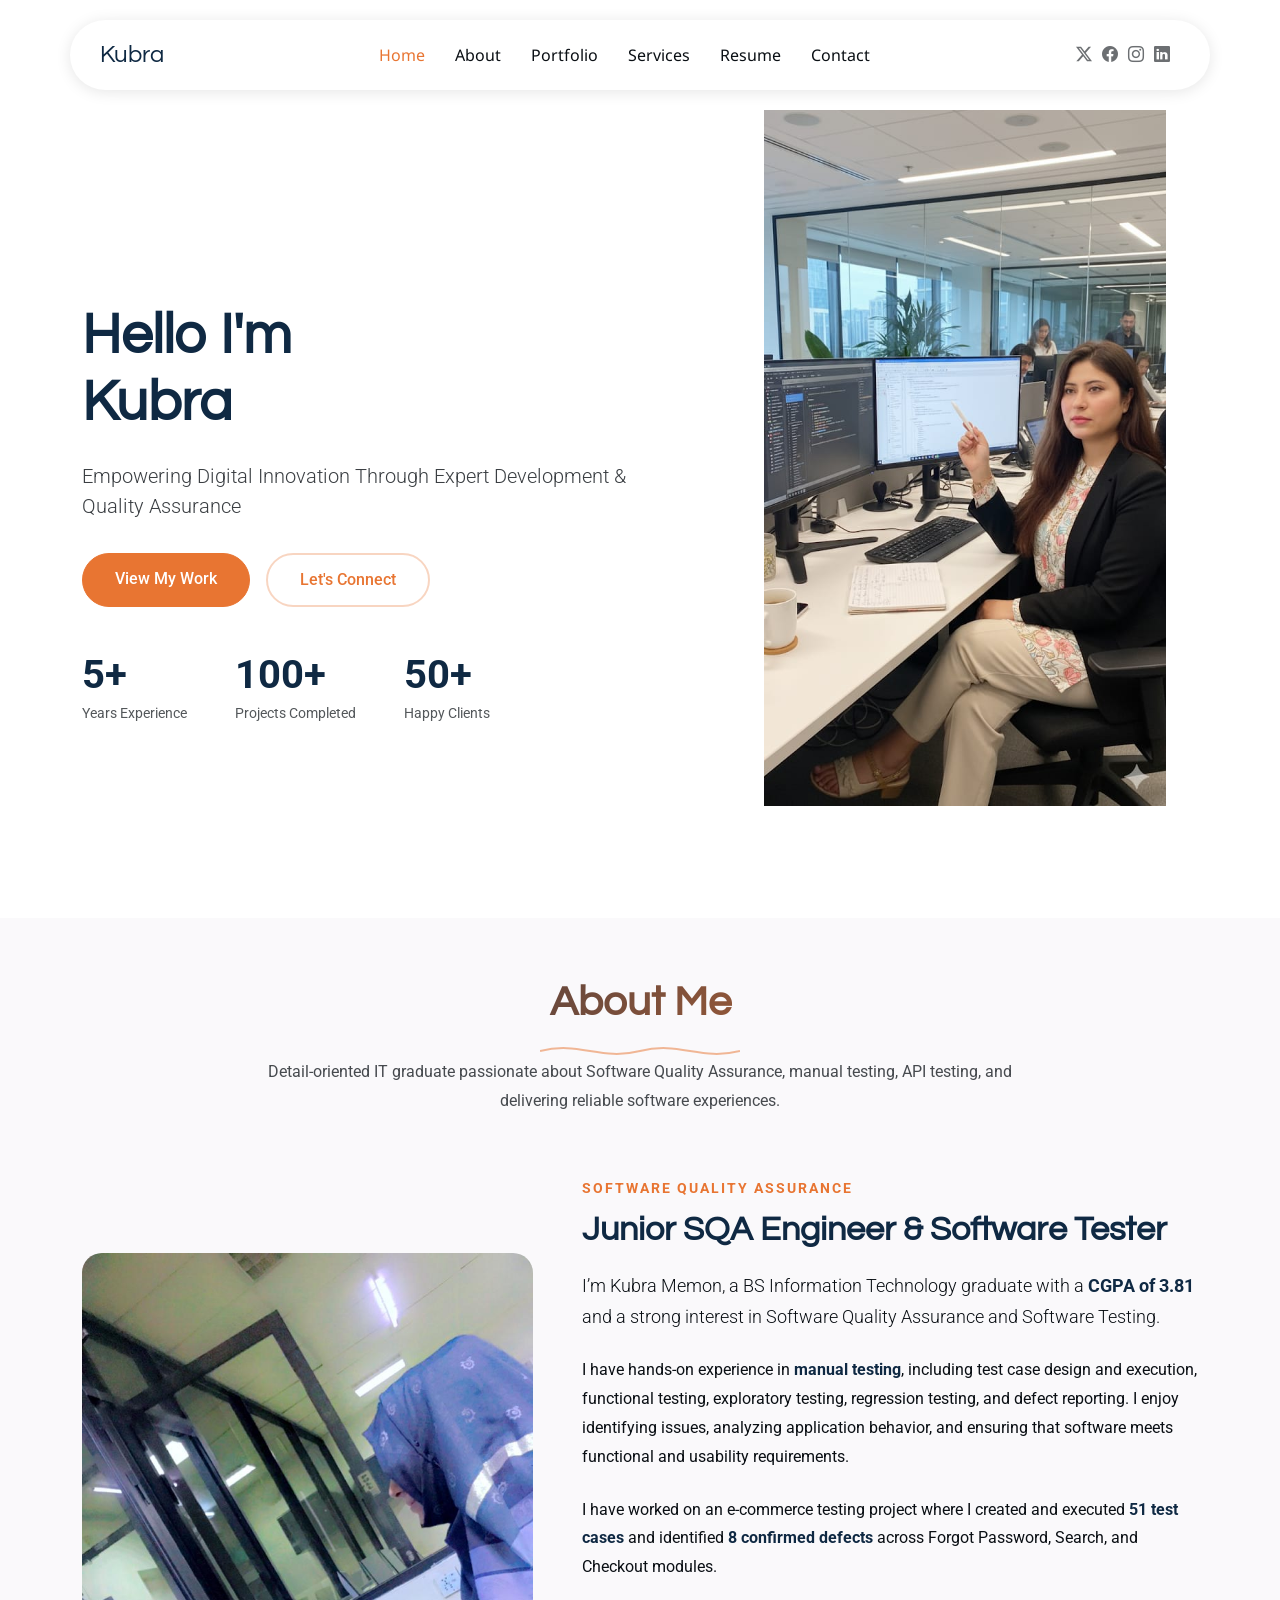
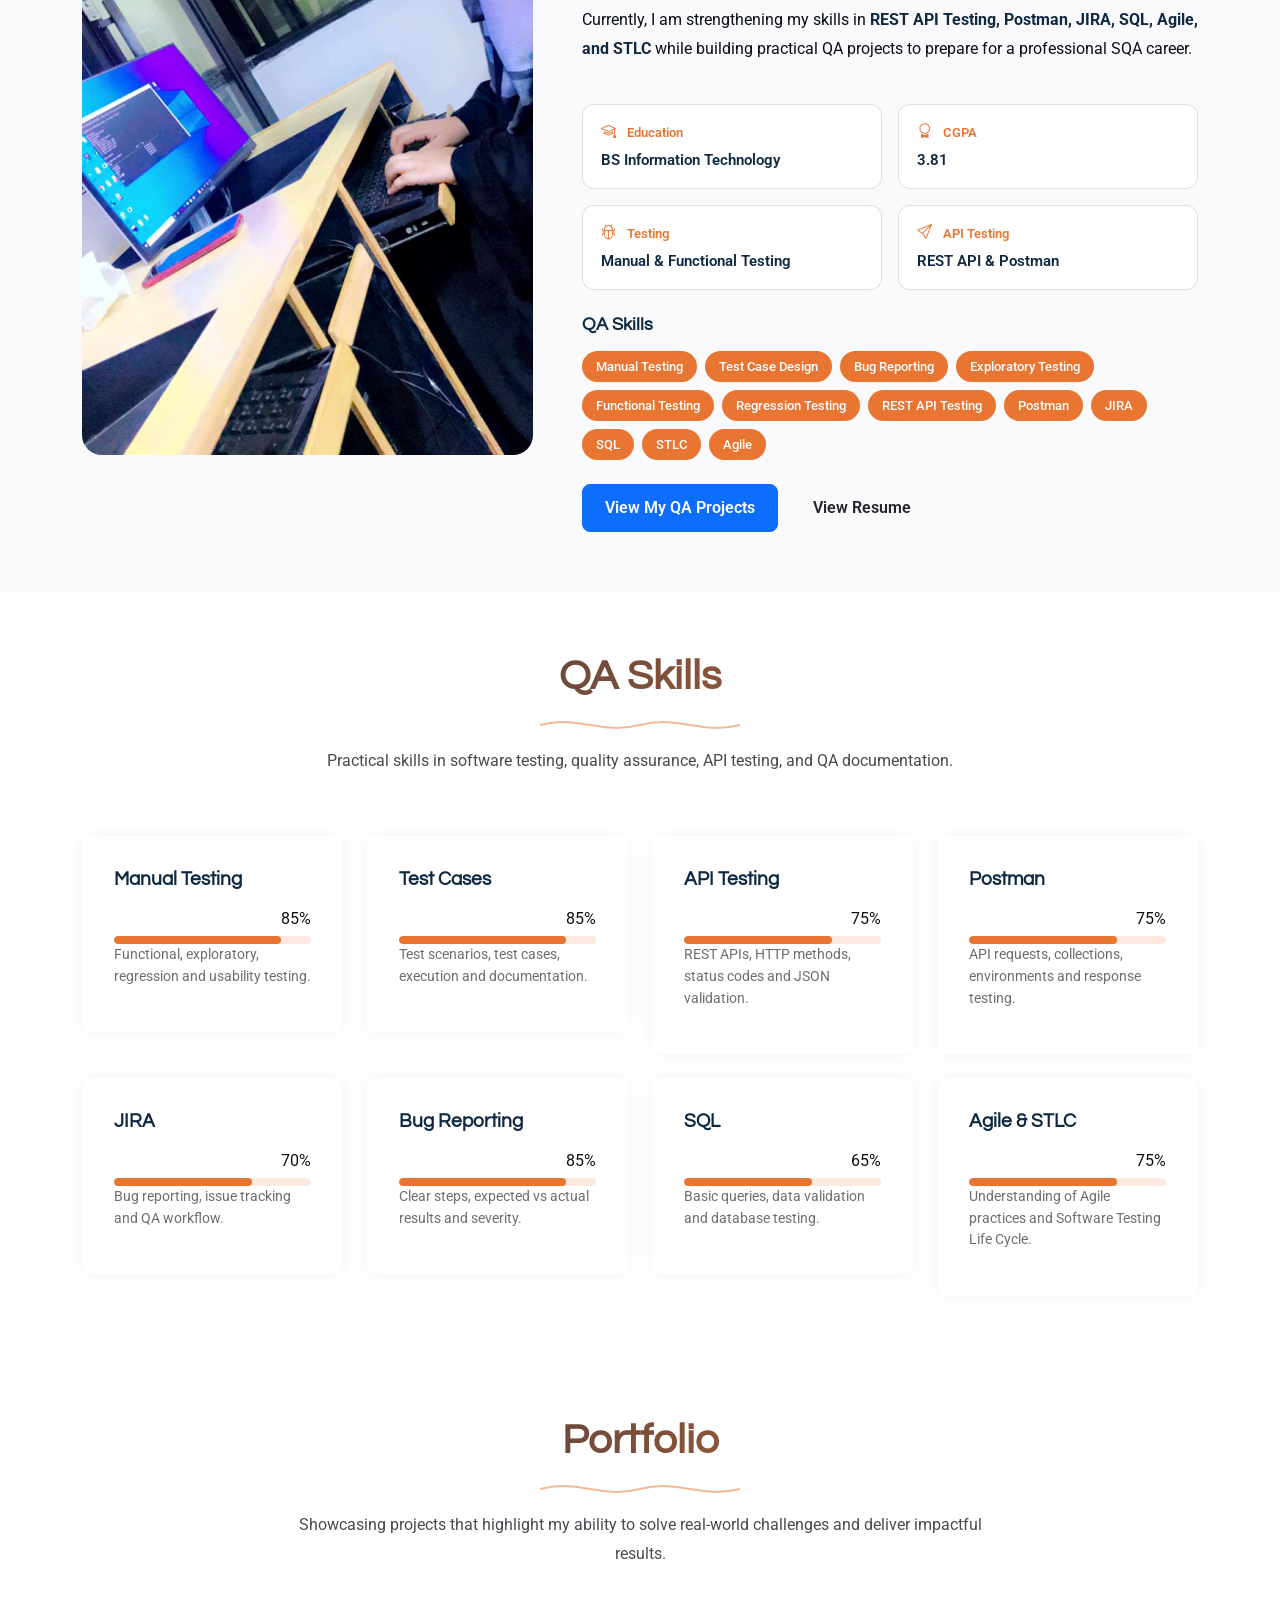
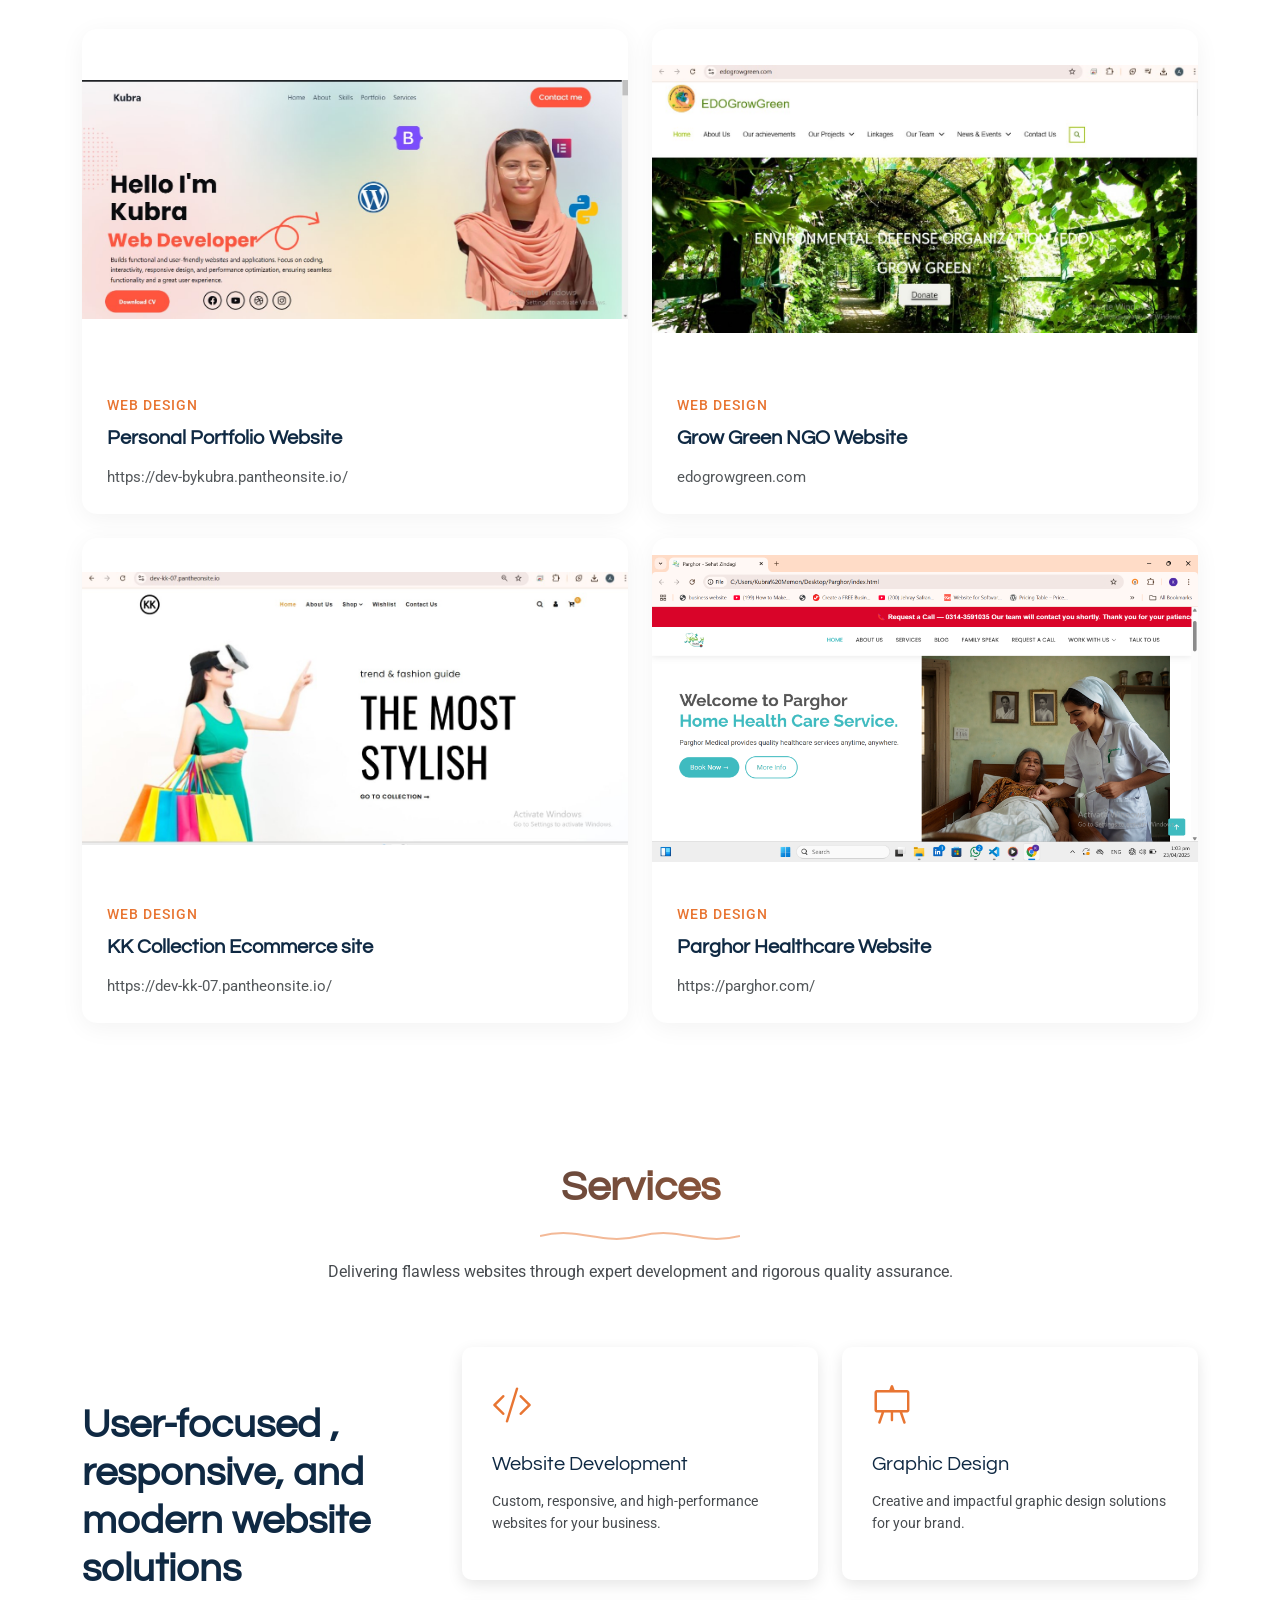
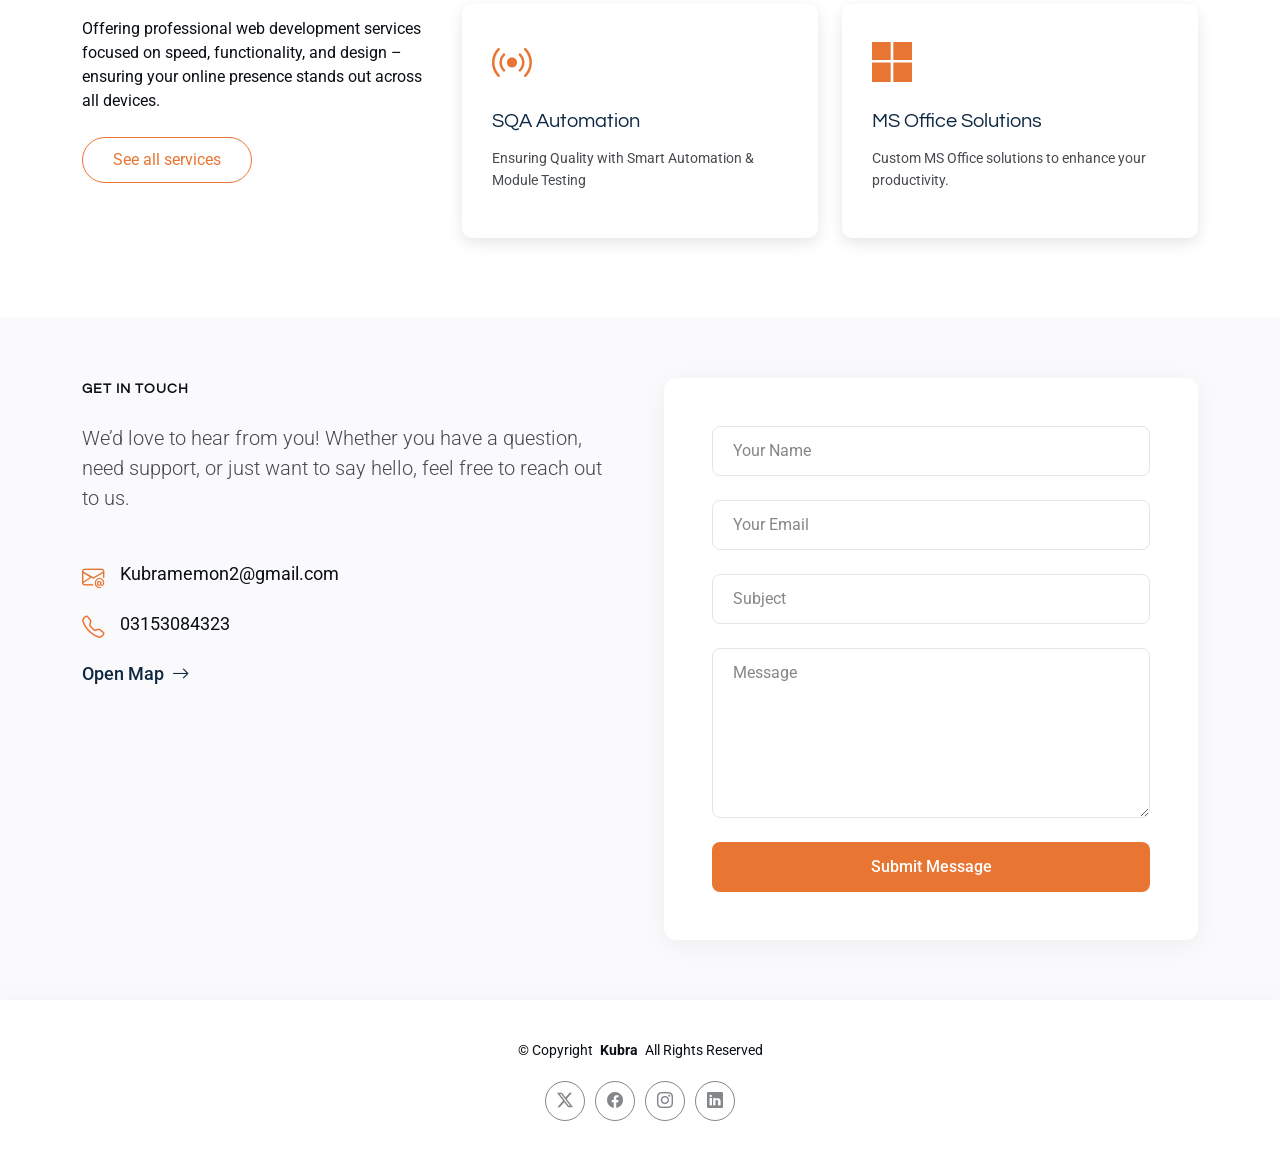
==== commit f34a1849: "Update index.html" ====
--- a/index.html
+++ b/index.html
@@ -304,23 +304,18 @@
 
 
           <!-- CTA -->
-          <div class="mt-4">
-
-            <a href="#portfolio" class="btn btn-primary me-2">
-              View My QA Projects
-            </a>
-
-            <a href="kubracv.pdf" class="btn btn-outline-primary" target="_blank">
-              View Resume
-            </a>
-
-          </div>
-          <!-- End CTA -->
-
-        </div>
-
-      </div>
-      <!-- End About Content -->
+<div class="mt-4">
+
+  <a href="#portfolio" class="btn btn-primary me-2">
+    View My QA Projects
+  </a>
+
+  <a href="kubracv.pdf" class="btn btn-outline" target="_blank">
+    View Resume
+  </a>
+
+</div>
+<!-- End CTA -->
 
     </div>
 
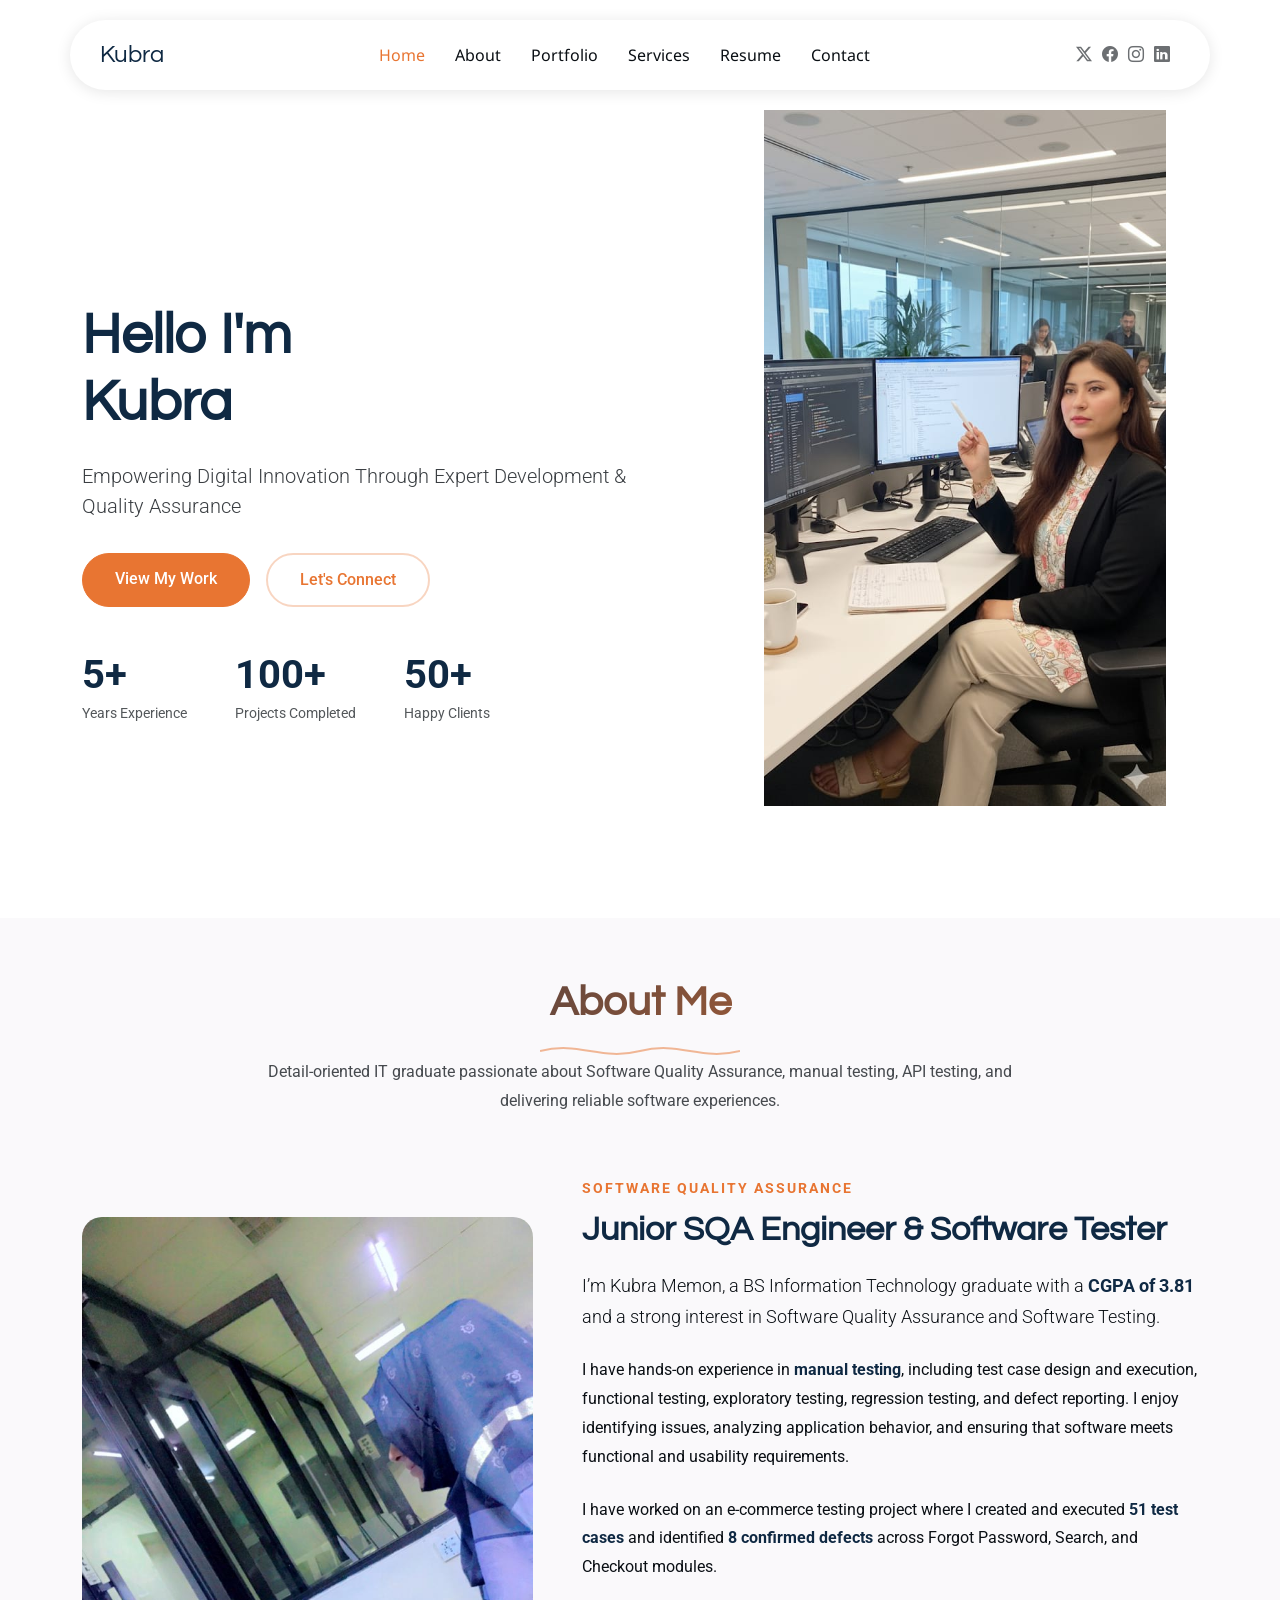
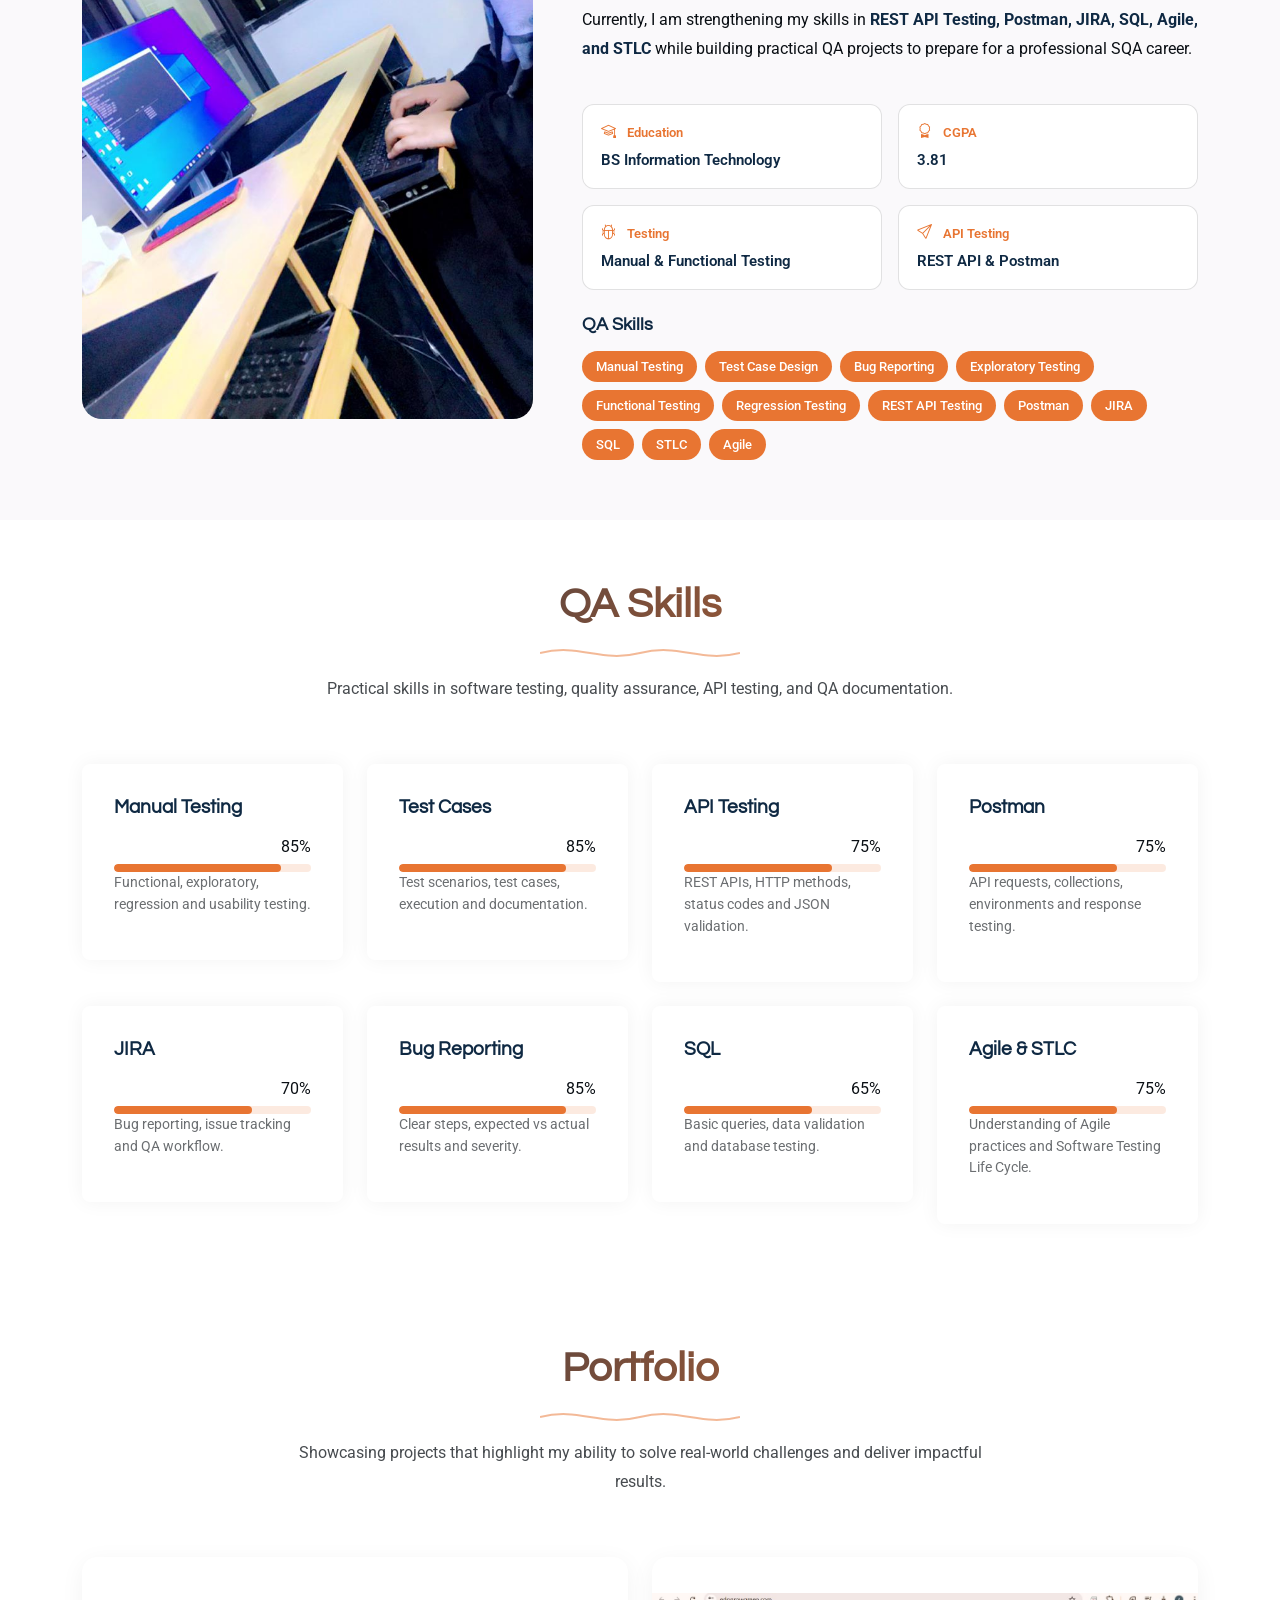
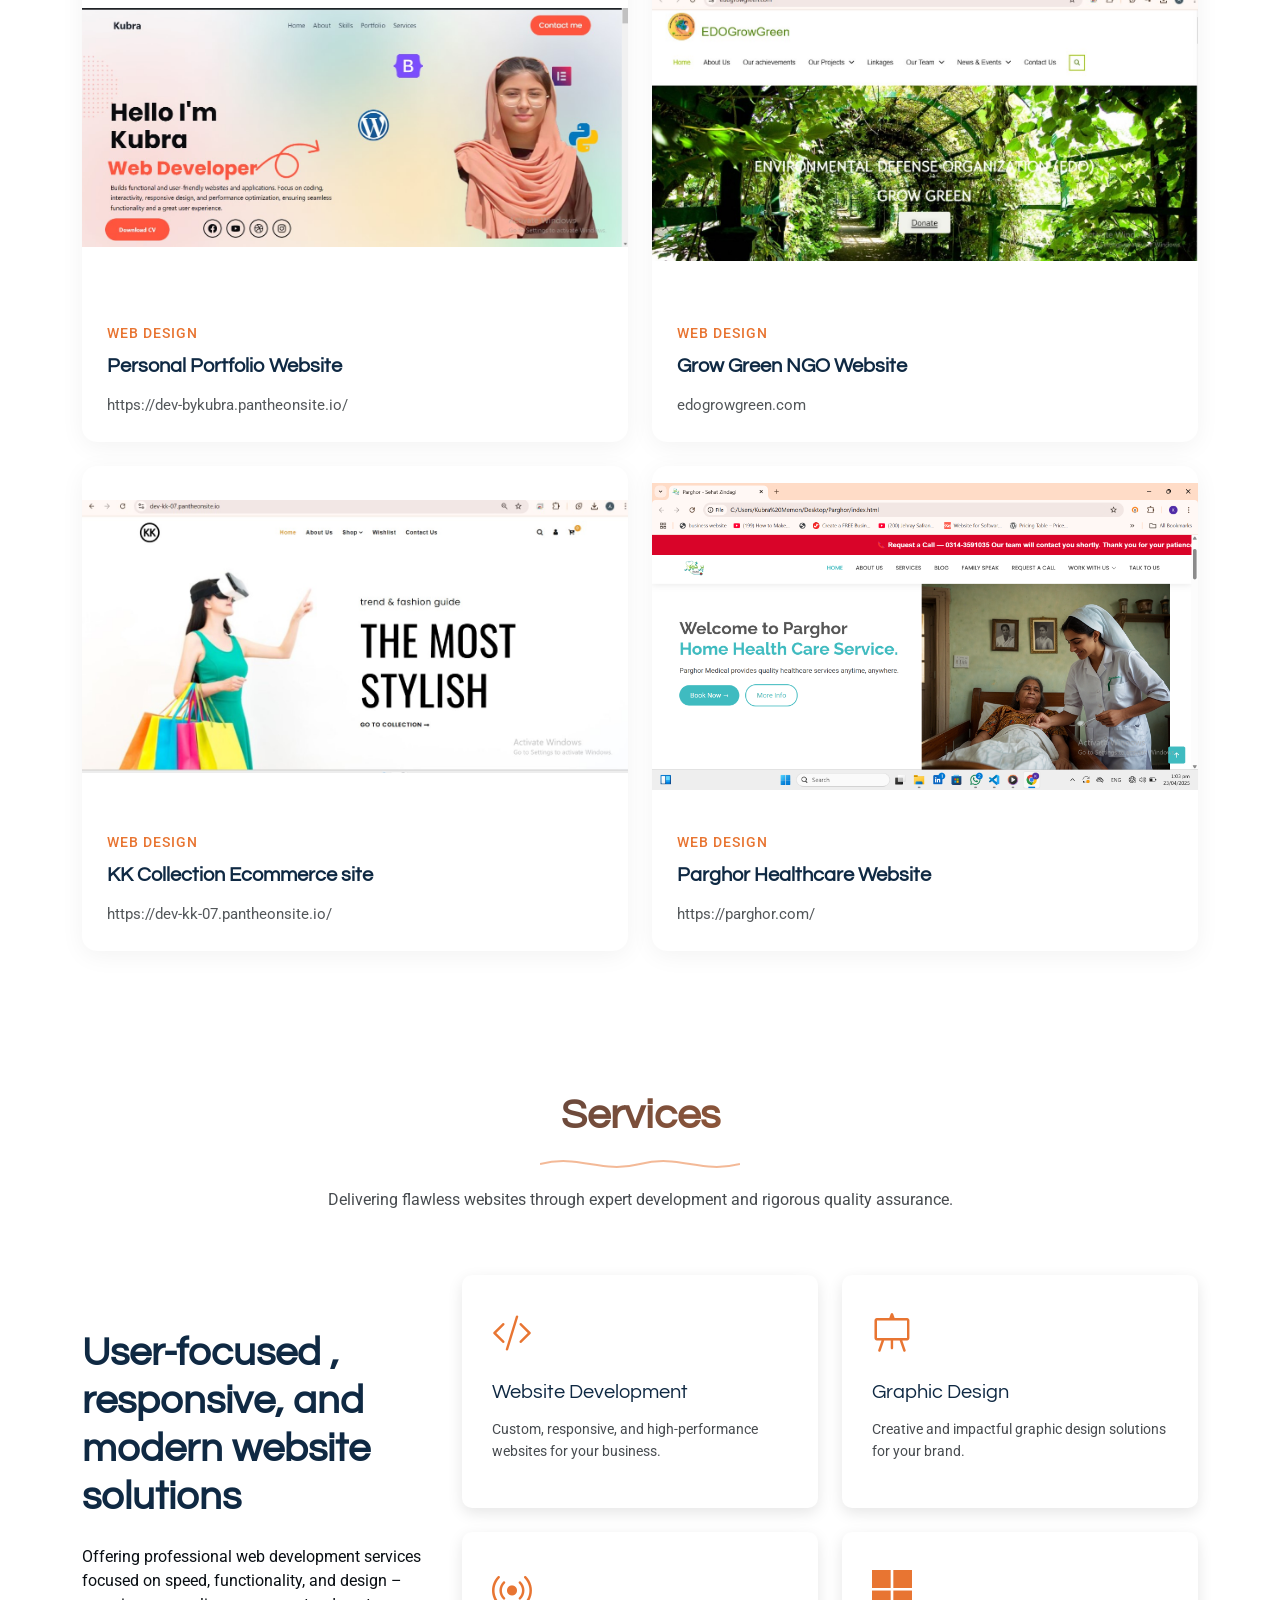
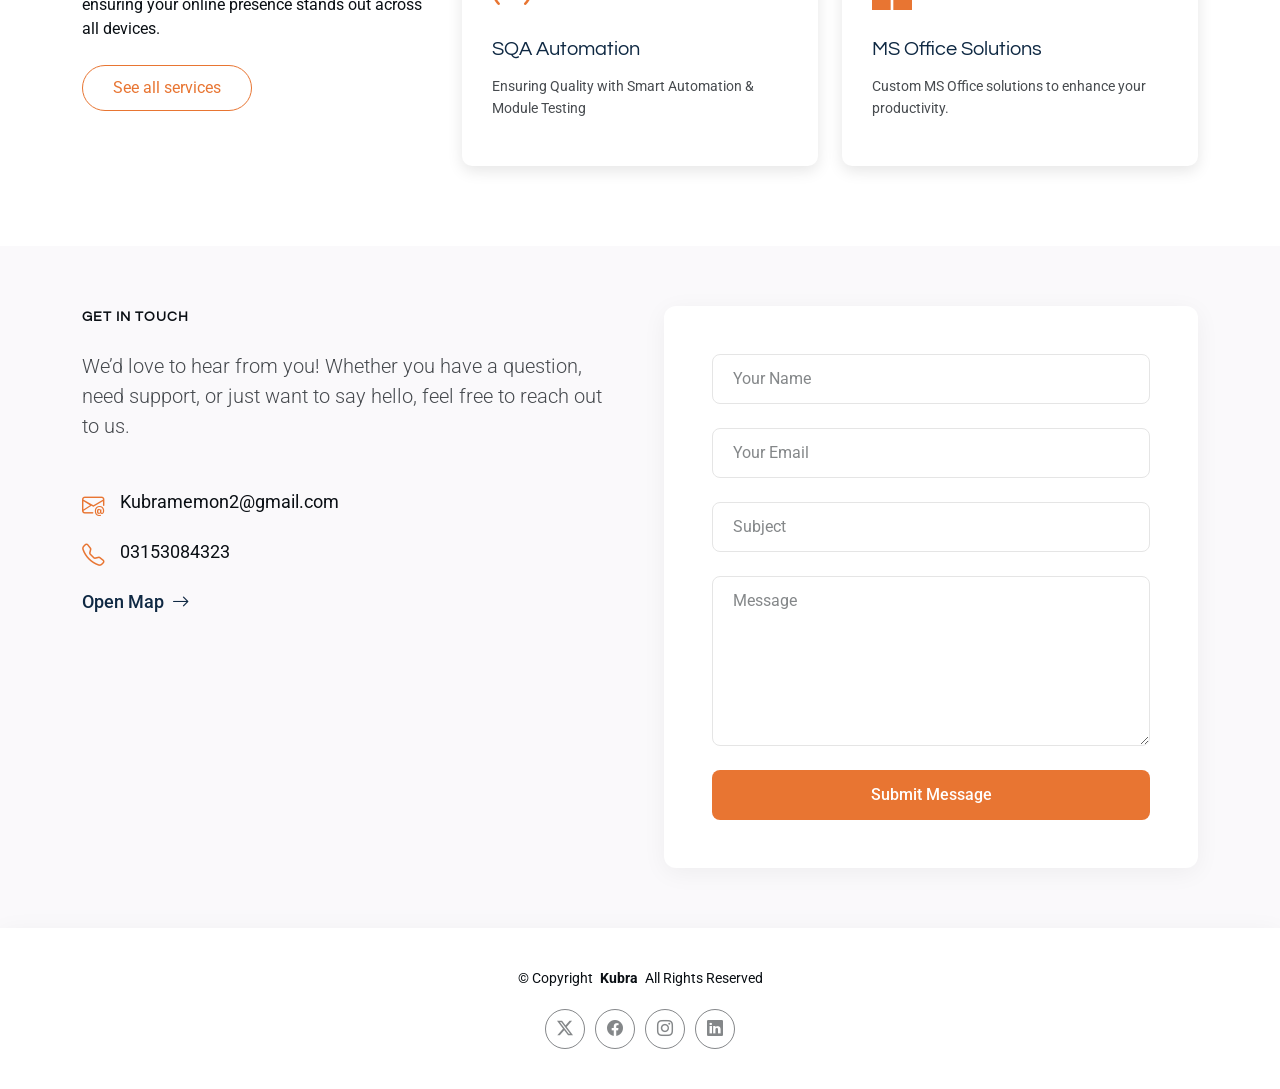
==== commit de4ec282: "Update index.html" ====
--- a/index.html
+++ b/index.html
@@ -301,26 +301,6 @@
 
           </div>
           <!-- End Skills -->
-
-
-          <!-- CTA -->
-<div class="mt-4">
-
-  <a href="#portfolio" class="btn btn-primary me-2">
-    View My QA Projects
-  </a>
-
-  <a href="kubracv.pdf" class="btn btn-outline" target="_blank">
-    View Resume
-  </a>
-
-</div>
-<!-- End CTA -->
-
-    </div>
-
-  </div>
-
 </section>
 <!-- /About Section -->
 
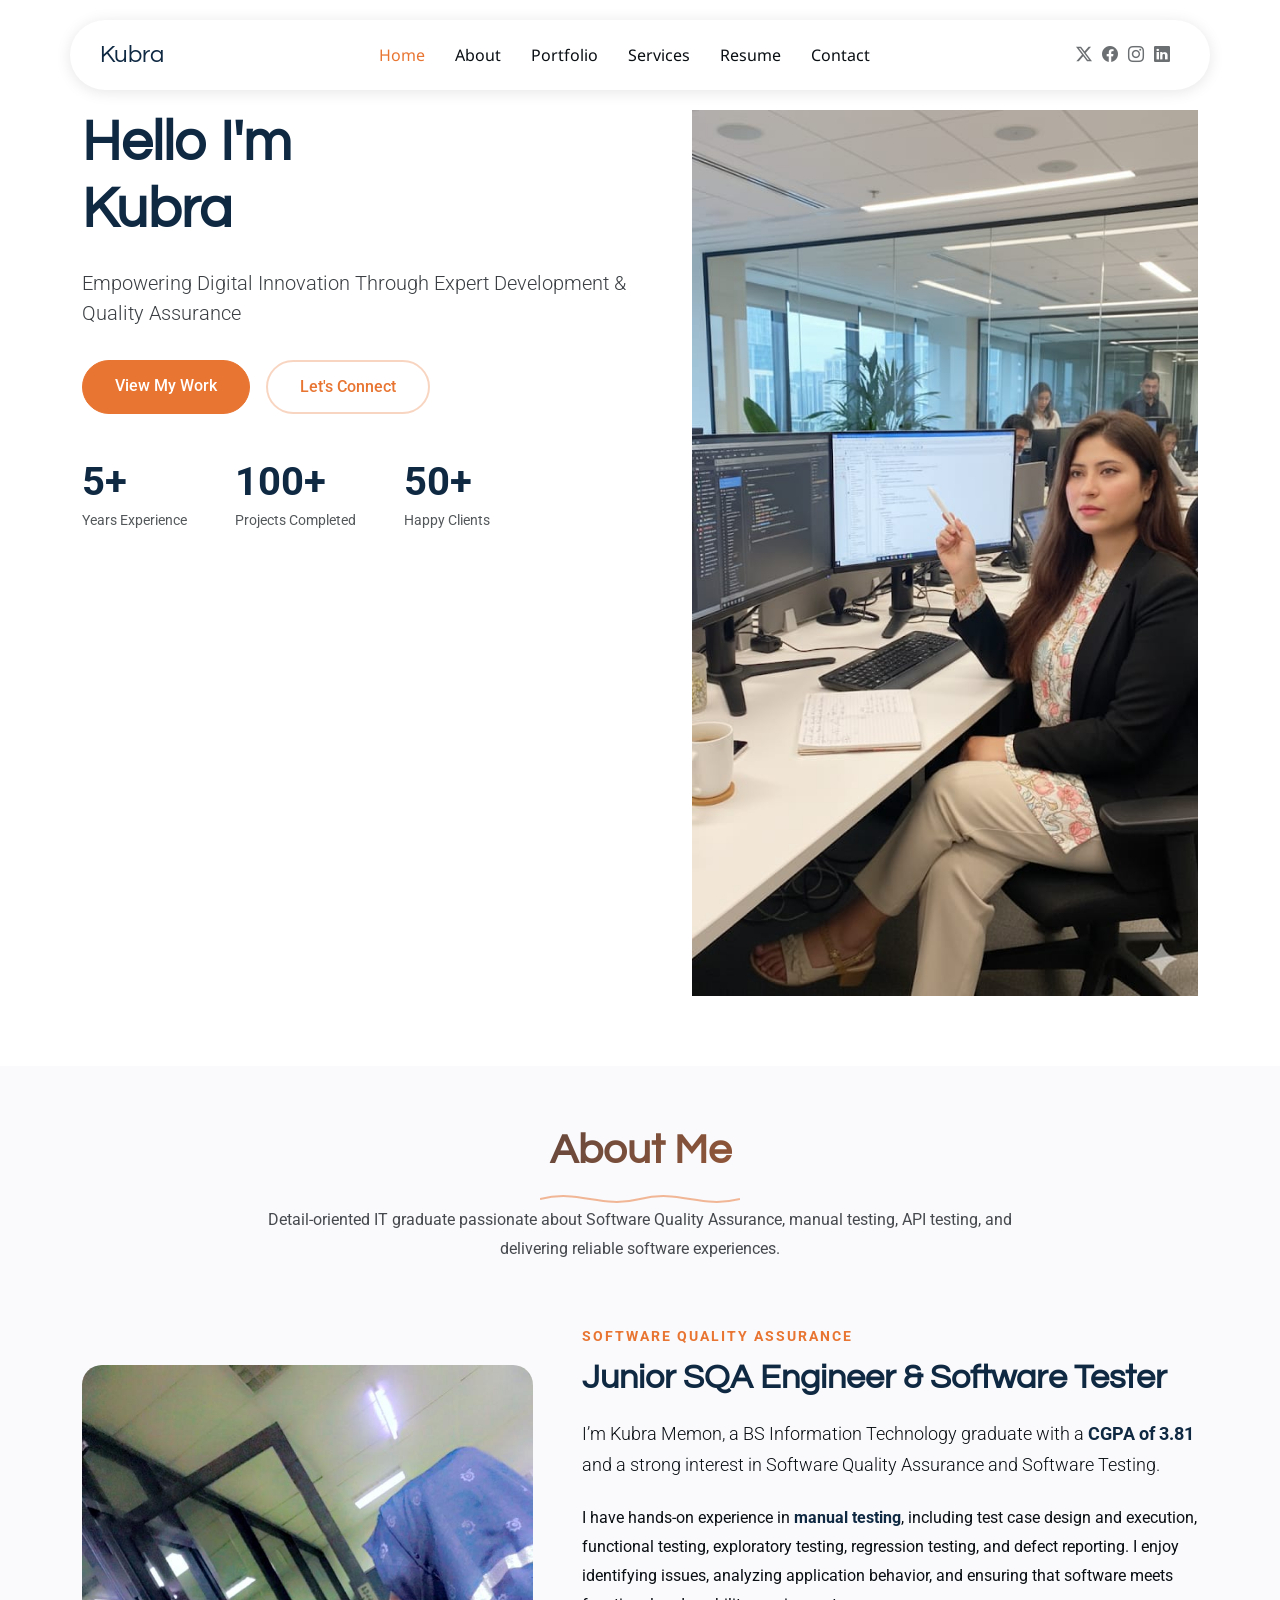
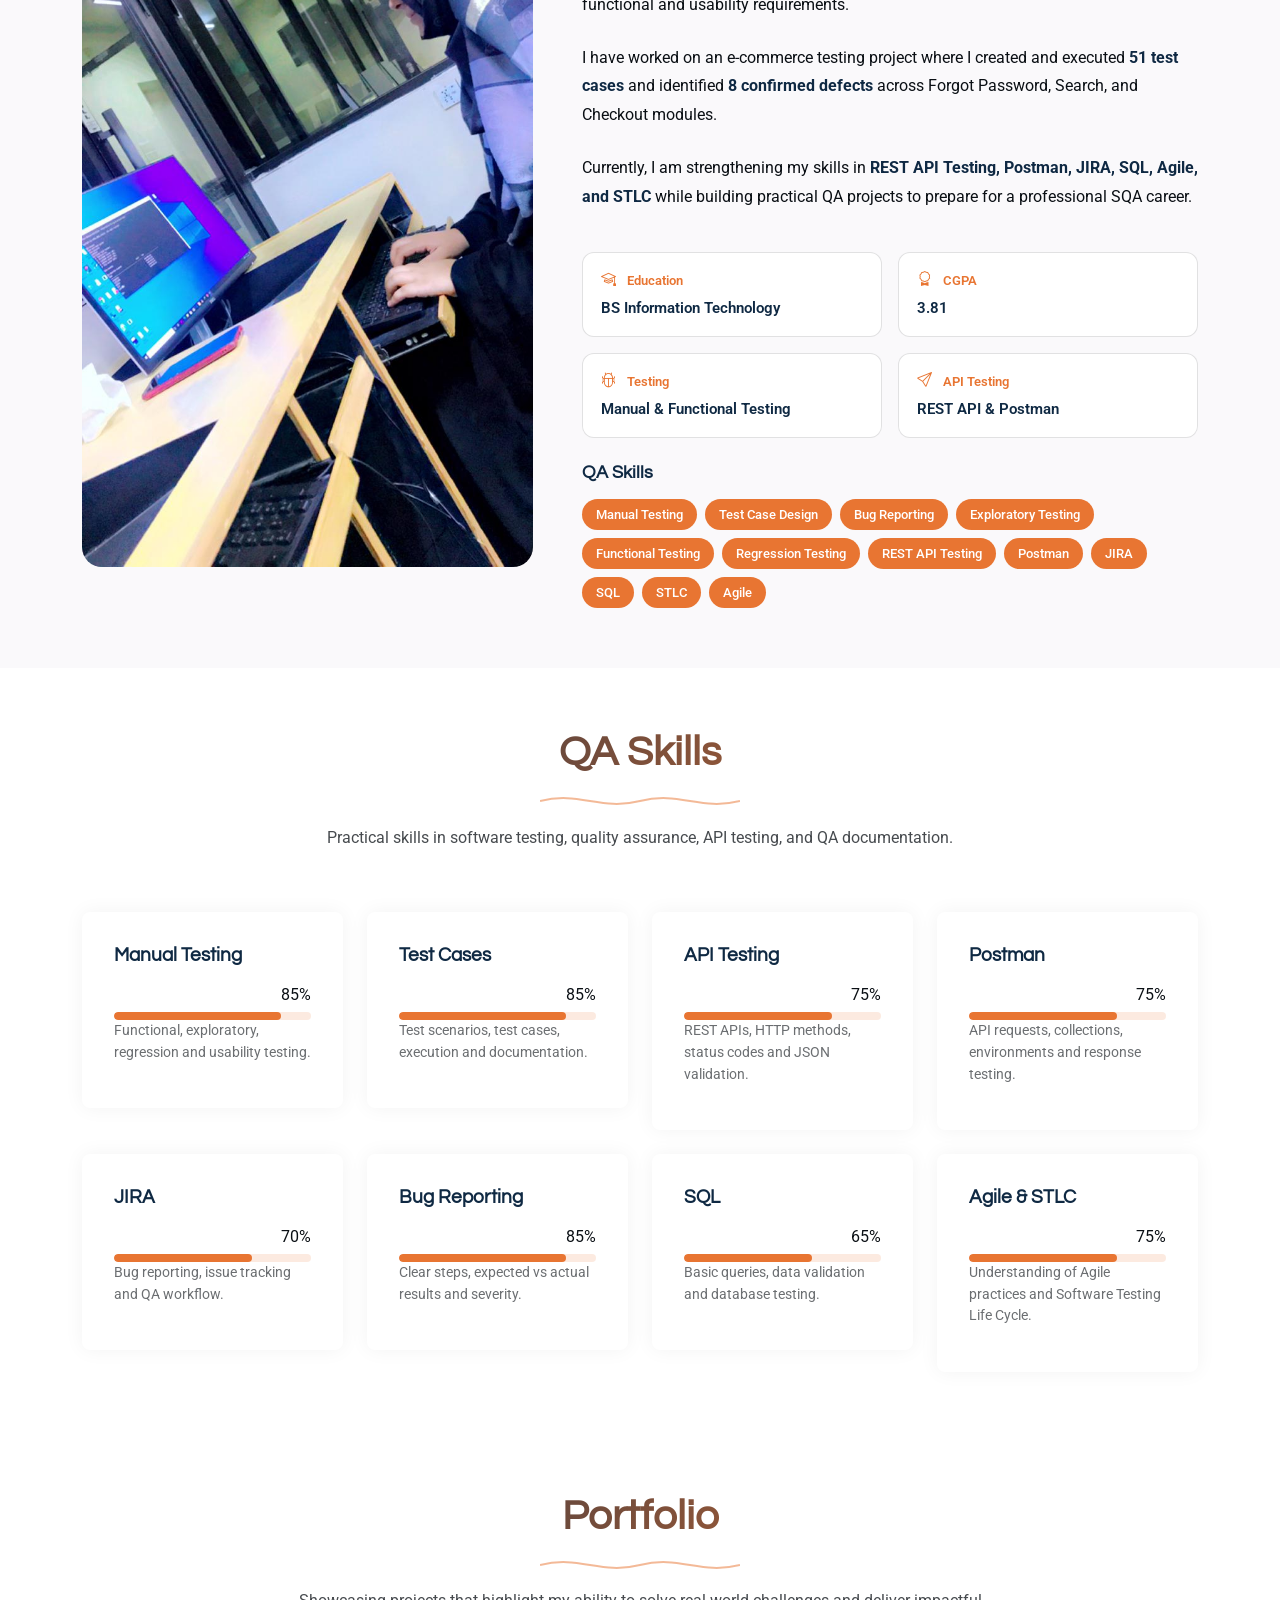
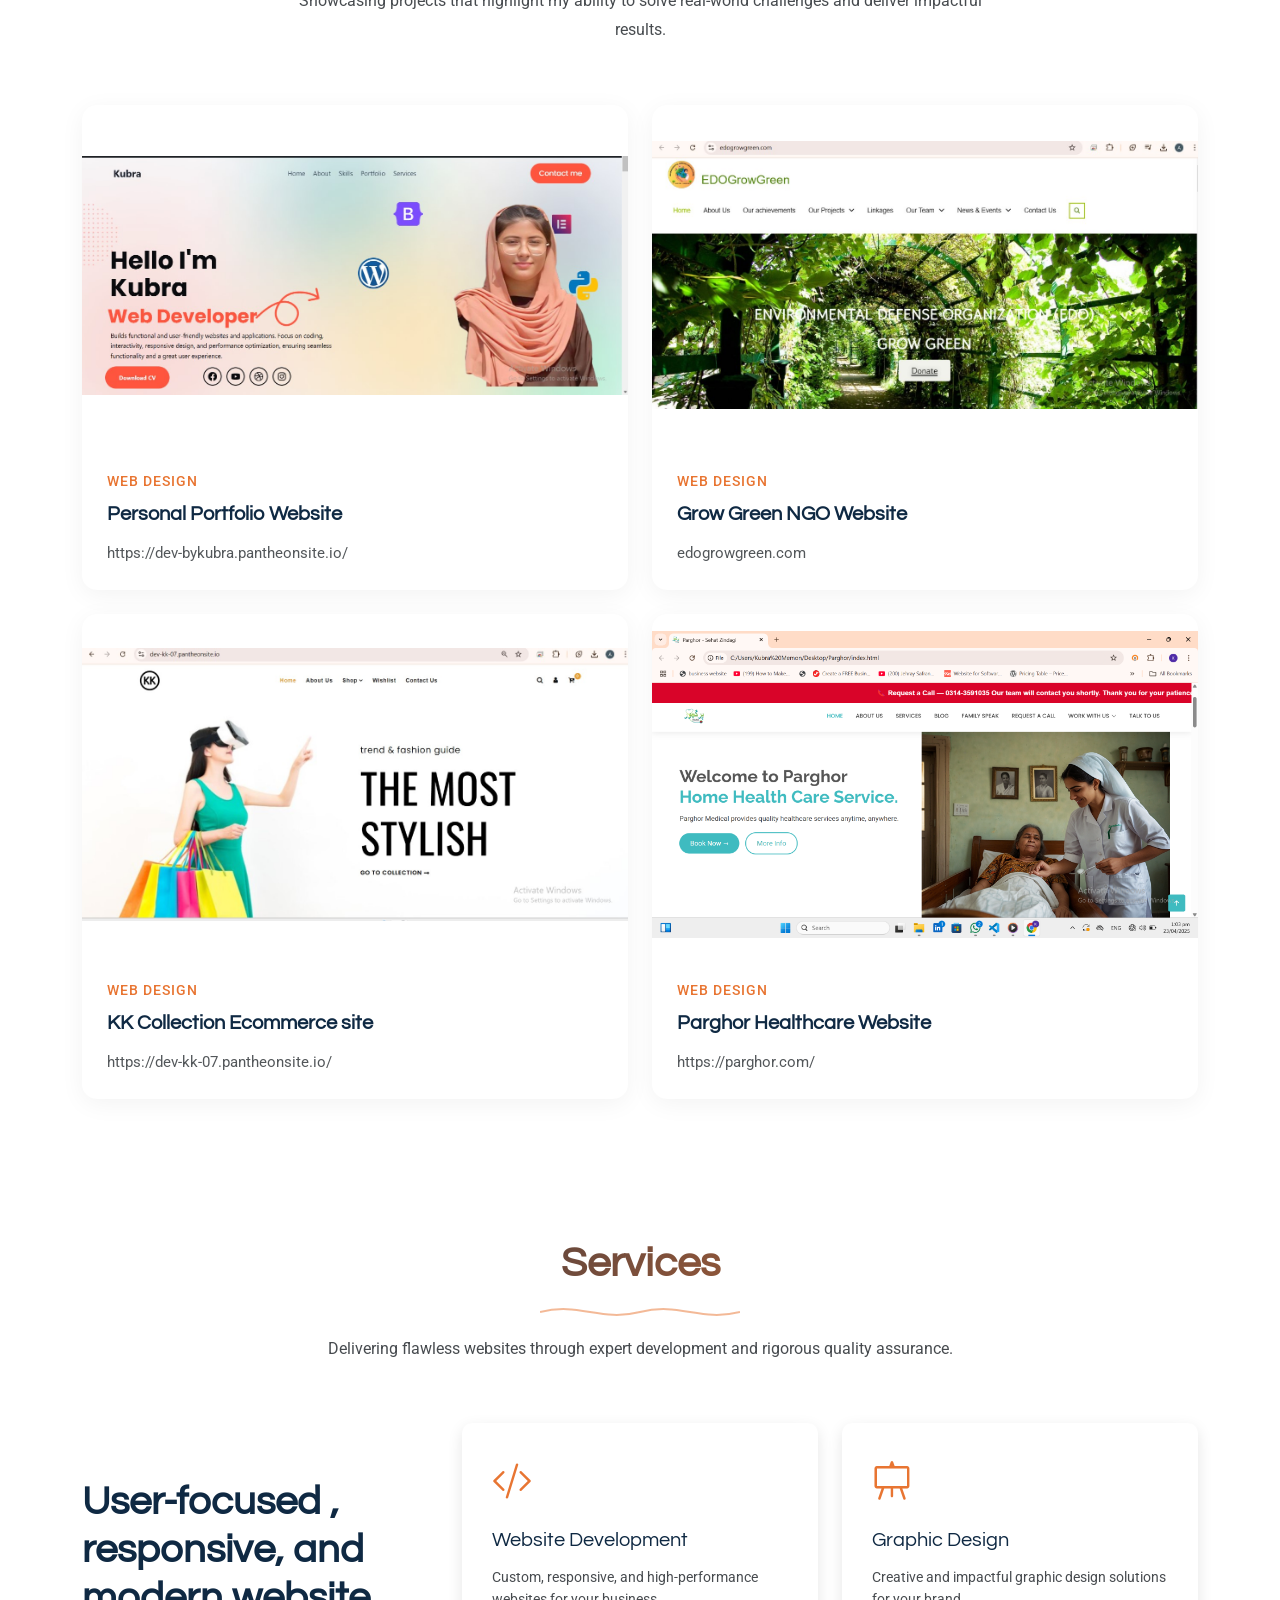
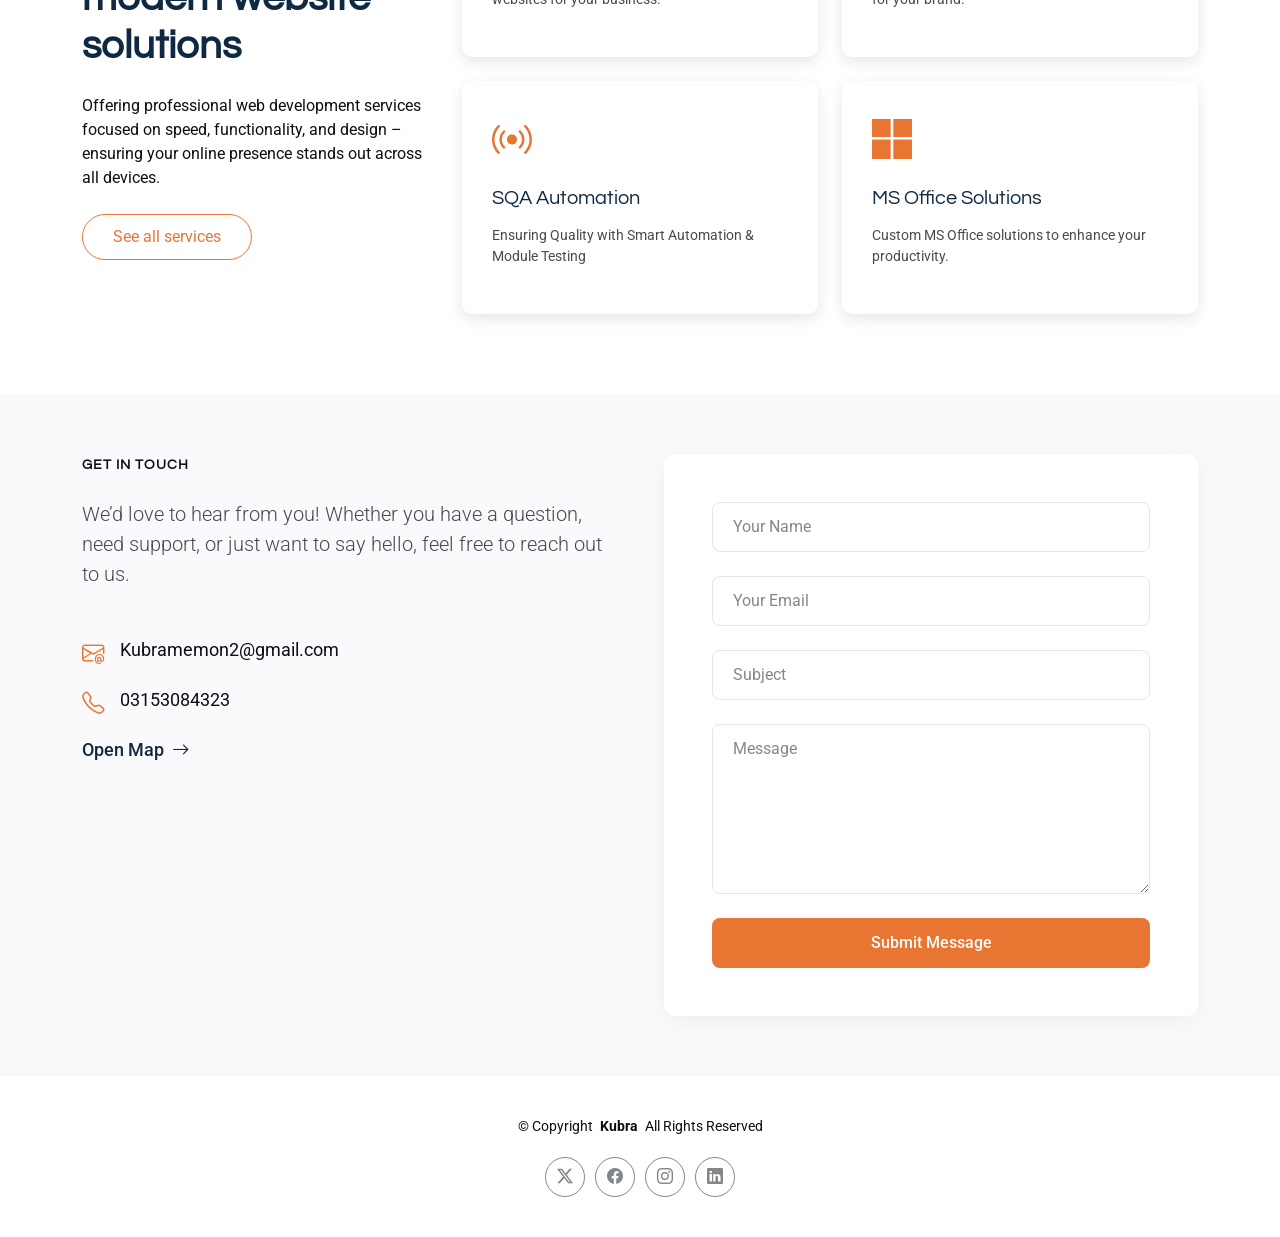
==== commit 6f19b507: "Update index.html" ====
--- a/index.html
+++ b/index.html
@@ -48,7 +48,7 @@
           <li><a href="#about" class="active">About</a></li>
           <li><a href="#portfolio" class="active">Portfolio</a></li>
           <li><a href="#services" class="active">Services</a></li>
-          <li><a href="kubracv.pdf">Resume</a></li>
+          <li><a href="Kubra_Memon_SQA_Engineer_CV.pdf (3).pdf">Resume</a></li>
 
 
           <!-- <li class="dropdown"><a href="#"><span>Dropdown</span> <i class="bi bi-chevron-down toggle-dropdown"></i></a>
@@ -91,7 +91,7 @@
 
       <div class="container" data-aos="fade-up" data-aos-delay="100">
 
-        <div class="row align-items-center content">
+      <div class="row align-items-start content">
           <div class="col-lg-6" data-aos="fade-up" data-aos-delay="200">
             <h2>Hello I'm<br> Kubra</h2>
             <p class="lead">Empowering Digital Innovation Through Expert Development & Quality Assurance
--- a/assets/css/main.css
+++ b/assets/css/main.css
@@ -694,15 +694,23 @@
 # Hero Section
 --------------------------------------------------------------*/
 .hero {
-  padding: 80px 0;
+  padding: 0 0 70px;
   position: relative;
   overflow: hidden;
+}
+
+/* Hero Content */
+.hero .content {
+  margin-top: 0;
+  padding-top: 0;
+  align-items: flex-start;
 }
 
 .hero .content h2 {
   font-size: 3.5rem;
   font-weight: 700;
   line-height: 1.2;
+  margin-top: 0;
   margin-bottom: 1.5rem;
 }
 
@@ -718,6 +726,7 @@
   color: color-mix(in srgb, var(--default-color), transparent 20%);
 }
 
+/* CTA Buttons */
 .hero .cta-buttons {
   display: flex;
   gap: 1rem;
@@ -762,6 +771,7 @@
   transform: translateY(-2px);
 }
 
+/* Hero Stats */
 .hero .hero-stats {
   display: flex;
   gap: 3rem;
@@ -790,47 +800,34 @@
   display: block;
 }
 
+/* Hero Image */
 .hero .hero-image {
   position: relative;
-  padding: 2rem;
-  margin-top:-120px;
-  margin-left: 80px;
+  padding: 0;
+  margin-top: 0;
+  margin-left: 40px;
 }
 
 .hero .hero-image img {
   position: relative;
   z-index: 2;
-}
-
-/* .hero .hero-image .shape-1,
-.hero .hero-image .shape-2 {
-  position: absolute;
-  border-radius: 30% 70% 70% 30%/30% 30% 70% 70%;
-  z-index: 1;
-}
-
-.hero .hero-image .shape-1 {
-  width: 300px;
-  height: 300px;
-  background-color: color-mix(in srgb, var(--accent-color), transparent 85%);
-  top: -20px;
-  right: -20px;
-  animation: morphShape 15s linear infinite;
-}
-
-.hero .hero-image .shape-2 {
-  width: 200px;
-  height: 200px;
-  background-color: color-mix(in srgb, var(--heading-color), transparent 90%);
-  bottom: -20px;
-  left: -20px;
-  animation: morphShape 20s linear infinite reverse; */
-
-
+  display: block;
+  max-width: 100%;
+  height: auto;
+}
+
+/*--------------------------------------------------------------
+# Tablet
+--------------------------------------------------------------*/
 @media (max-width: 991px) {
+
   .hero {
     text-align: center;
-    padding: 60px 0;
+    padding: 20px 0 60px;
+  }
+
+  .hero .content {
+    align-items: center;
   }
 
   .hero .cta-buttons {
@@ -842,39 +839,24 @@
   }
 
   .hero .hero-image {
-    margin-top: 3rem;
-  }
-}
-
-@keyframes morphShape {
-  0% {
-    border-radius: 30% 70% 70% 30%/30% 30% 70% 70%;
-  }
-
-  25% {
-    border-radius: 58% 42% 75% 25%/76% 46% 54% 24%;
-  }
-
-  50% {
-    border-radius: 50% 50% 33% 67%/55% 27% 73% 45%;
-  }
-
-  75% {
-    border-radius: 33% 67% 58% 42%/63% 68% 32% 37%;
-  }
-
-  100% {
-    border-radius: 30% 70% 70% 30%/30% 30% 70% 70%;
-  }
-}
+    margin: 30px auto 0;
+    padding: 1rem;
+  }
+}
+
+/*--------------------------------------------------------------
+# Mobile
+--------------------------------------------------------------*/
 @media (max-width: 768px) {
+
   .hero {
-    padding: 40px 20px;
+    padding: 20px 20px 50px;
   }
 
   .hero .content h2 {
     font-size: 2rem;
     text-align: center;
+    margin-top: 0;
   }
 
   .hero .content .lead {
@@ -883,7 +865,7 @@
   }
 
   .hero .hero-image {
-    margin: 30px auto 0 auto;
+    margin: 30px auto 0;
     padding: 1rem;
     width: 100%;
     text-align: center;
@@ -909,6 +891,55 @@
   .hero .cta-buttons .btn {
     width: 100%;
     max-width: 300px;
+  }
+}
+
+/*--------------------------------------------------------------
+# Small Mobile
+--------------------------------------------------------------*/
+@media (max-width: 576px) {
+
+  .hero {
+    padding: 15px 15px 40px;
+  }
+
+  .hero .content h2 {
+    font-size: 1.9rem;
+  }
+
+  .hero .content .lead {
+    font-size: 0.95rem;
+  }
+
+  .hero .hero-stats {
+    gap: 1rem;
+  }
+
+  .hero .hero-stats .stat-item .stat-number {
+    font-size: 2rem;
+  }
+}
+
+/* Animation */
+@keyframes morphShape {
+  0% {
+    border-radius: 30% 70% 70% 30% / 30% 30% 70% 70%;
+  }
+
+  25% {
+    border-radius: 58% 42% 75% 25% / 76% 46% 54% 24%;
+  }
+
+  50% {
+    border-radius: 50% 50% 33% 67% / 55% 27% 73% 45%;
+  }
+
+  75% {
+    border-radius: 33% 67% 58% 42% / 63% 68% 32% 37%;
+  }
+
+  100% {
+    border-radius: 30% 70% 70% 30% / 30% 30% 70% 70%;
   }
 }
 
